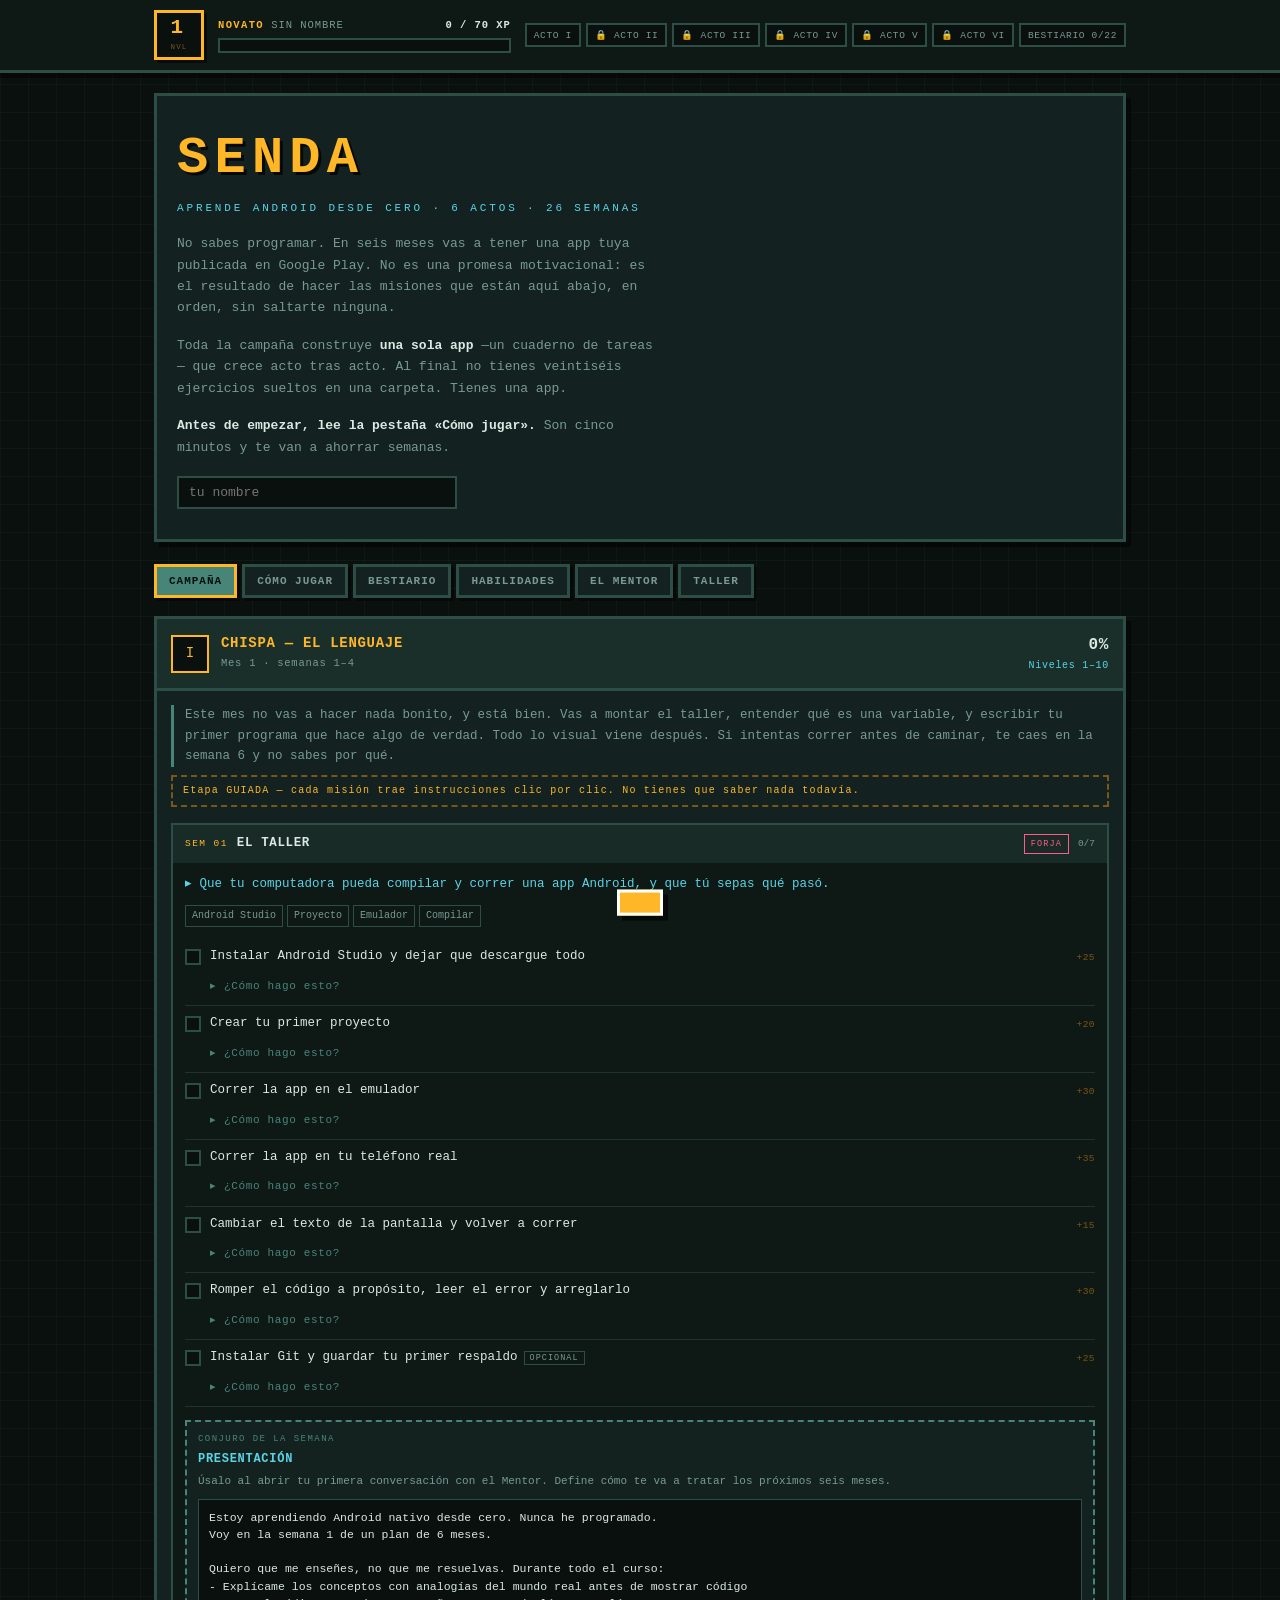
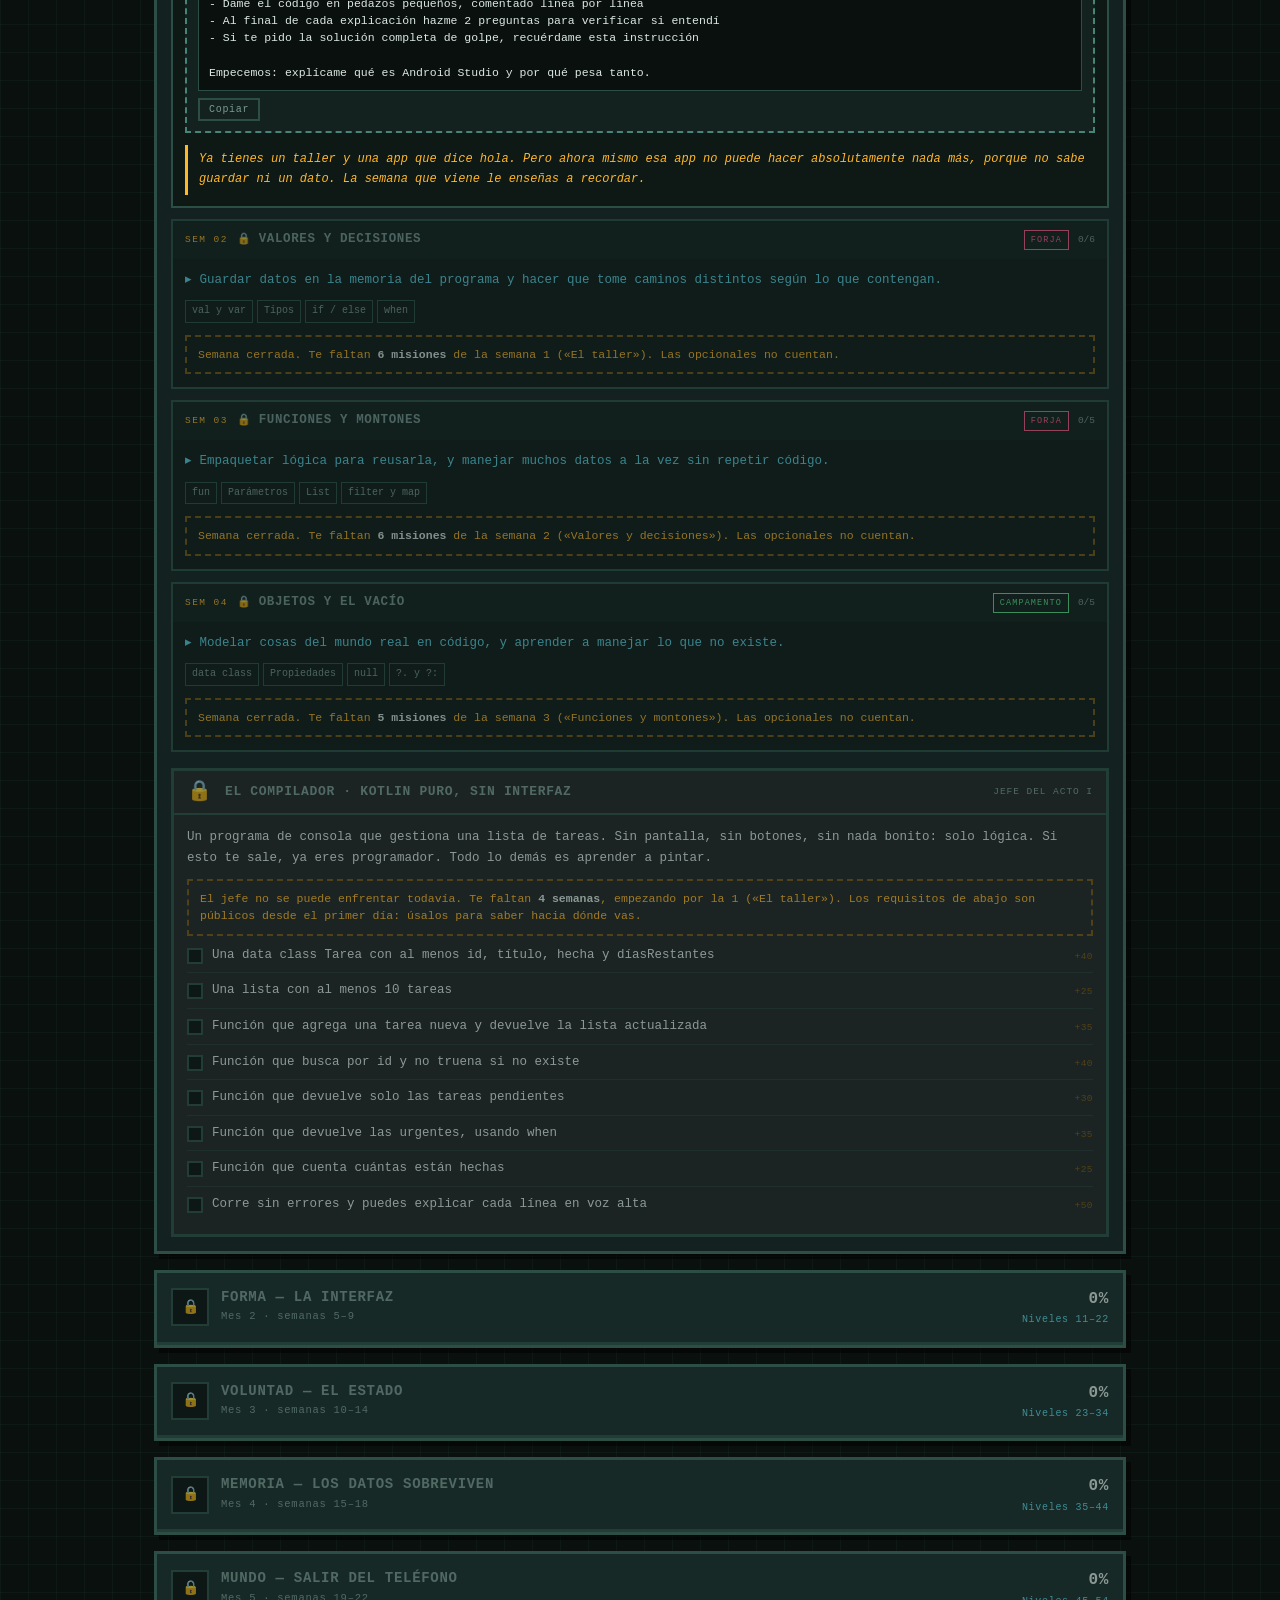
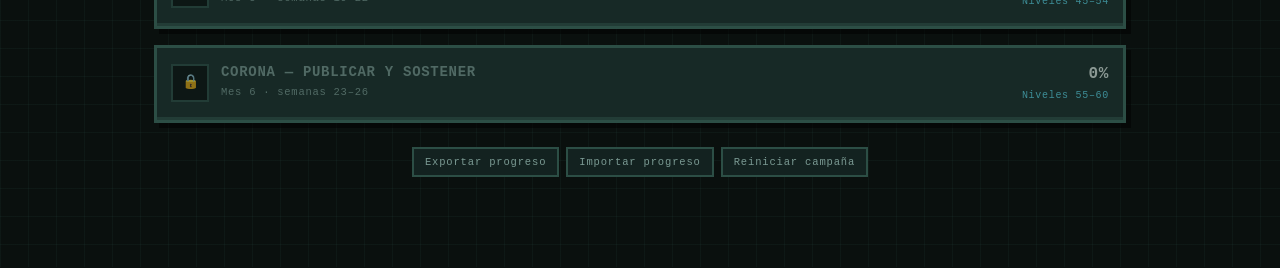
==== andorid.html @ 9e80d555 "Add files via upload" ====
<!DOCTYPE html>
<html lang="es">
<head>
<meta charset="utf-8">
<meta name="viewport" content="width=device-width, initial-scale=1">
<title>SENDA — aprende Android desde cero</title>
<style>
:root{
  --noche:#0A100E; --fondo:#0E1815; --panel:#132220; --panel2:#1A2F2A;
  --linea:#2C4E45; --viva:#478579;
  --ambar:#FFB627; --ambar-op:#7A5714;
  --fosforo:#5CE68A; --cian:#5AD4E6; --magenta:#FF5C8A;
  --hueso:#DCE8E2; --tenue:#7A9992;
  --m:ui-monospace,"SF Mono","Cascadia Mono","Roboto Mono",Menlo,Consolas,monospace;
}
*{box-sizing:border-box}
html,body{margin:0;padding:0}
body{
  background:var(--noche);
  background-image:linear-gradient(rgba(71,133,121,.07) 1px,transparent 1px),linear-gradient(90deg,rgba(71,133,121,.07) 1px,transparent 1px);
  background-size:28px 28px;
  color:var(--hueso);font-family:var(--m);font-size:14px;line-height:1.65;
}
h1,h2,h3,h4{margin:0;font-weight:700;letter-spacing:.05em;text-transform:uppercase;line-height:1.25}
a{color:var(--cian)}
.px{background:var(--panel);border:3px solid var(--linea);box-shadow:5px 5px 0 rgba(0,0,0,.5)}
.wrap{max-width:1000px;margin:0 auto;padding:0 14px 90px}

/* HUD */
.hud{position:sticky;top:0;z-index:50;background:var(--fondo);border-bottom:3px solid var(--linea);margin:0 -14px 20px;padding:10px 14px;box-shadow:0 5px 0 rgba(0,0,0,.4)}
.hud-in{max-width:972px;margin:0 auto;display:flex;gap:14px;align-items:center;flex-wrap:wrap}
.lvbox{width:50px;height:50px;flex:0 0 auto;background:var(--noche);border:3px solid var(--ambar);display:grid;place-items:center;box-shadow:3px 3px 0 rgba(0,0,0,.5)}
.lvbox b{font-size:21px;color:var(--ambar);line-height:1}
.lvbox span{font-size:7.5px;color:var(--ambar-op);letter-spacing:.16em;display:block;text-align:center}
.hmid{flex:1;min-width:180px}
.hrow{display:flex;justify-content:space-between;font-size:10.5px;letter-spacing:.09em;margin-bottom:4px;color:var(--tenue);gap:10px}
.hrow b{color:var(--hueso);white-space:nowrap}
.bar{height:15px;background:var(--noche);border:2px solid var(--linea);overflow:hidden}
.bar>i{display:block;height:100%;width:0;background:var(--ambar);background-image:repeating-linear-gradient(90deg,rgba(0,0,0,.25) 0 2px,transparent 2px 7px);transition:width .4s steps(12)}
.hstats{display:flex;gap:5px;flex-wrap:wrap}
.chip{border:2px solid var(--linea);background:var(--noche);color:var(--tenue);font-family:var(--m);font-size:9.5px;padding:4px 7px;letter-spacing:.07em;cursor:pointer}
.chip:hover{border-color:var(--viva);color:var(--hueso)}
.chip.ok{border-color:var(--fosforo);color:var(--fosforo)}

/* portada */
.hero{padding:30px 20px;margin-bottom:6px}
.hero h1{font-size:clamp(28px,7vw,52px);color:var(--ambar);text-shadow:3px 3px 0 rgba(0,0,0,.7);letter-spacing:.12em}
.hero .sub{color:var(--cian);font-size:11px;letter-spacing:.26em;margin-top:8px}
.hero p{color:var(--tenue);font-size:13px;margin:16px 0 0;max-width:62ch}
.hero p b{color:var(--hueso)}
.hero input{background:var(--noche);border:2px solid var(--linea);color:var(--hueso);font-family:var(--m);font-size:13px;padding:7px 10px;margin-top:18px;width:100%;max-width:280px}
.hero input:focus{outline:none;border-color:var(--ambar)}

/* tabs */
.tabs{display:flex;gap:5px;margin:22px 0 18px;flex-wrap:wrap}
.tab{border:3px solid var(--linea);background:var(--panel);color:var(--tenue);font-family:var(--m);font-size:11px;font-weight:700;letter-spacing:.09em;padding:8px 12px;cursor:pointer;text-transform:uppercase;box-shadow:3px 3px 0 rgba(0,0,0,.45)}
.tab:hover{color:var(--hueso)}
.tab.on{background:var(--viva);border-color:var(--ambar);color:#04100D}
.view{display:none}
.view.on{display:block}

/* actos */
.acto{margin-bottom:16px}
.ah{padding:13px 14px;cursor:pointer;display:flex;gap:12px;align-items:center;background:var(--panel2);border-bottom:3px solid var(--linea)}
.ah:hover{background:#20403A}
.anum{width:38px;height:38px;flex:0 0 auto;border:2px solid var(--ambar);display:grid;place-items:center;font-size:14px;color:var(--ambar);background:var(--noche)}
.at{flex:1;min-width:0}
.at h3{font-size:14px;color:var(--ambar)}
.at span{font-size:10.5px;color:var(--tenue);letter-spacing:.07em;display:block;margin-top:2px}
.ap{font-size:10px;color:var(--cian);text-align:right;flex:0 0 auto;letter-spacing:.07em}
.ap b{display:block;font-size:16px;color:var(--hueso)}
.ab{display:none;padding:14px}
.acto.open .ab{display:block}
.alead{color:var(--tenue);font-size:12.5px;margin:0 0 8px;border-left:3px solid var(--viva);padding-left:11px}
.aetapa{font-size:10px;color:var(--ambar);letter-spacing:.12em;border:2px dashed var(--ambar-op);padding:6px 10px;margin:0 0 16px}

/* semanas */
.sem{border:2px solid var(--linea);background:var(--fondo);margin-bottom:11px}
.sh{padding:9px 12px;display:flex;gap:9px;align-items:baseline;background:rgba(44,78,69,.35);flex-wrap:wrap}
.sh .sn{font-size:9.5px;color:var(--ambar);letter-spacing:.15em;flex:0 0 auto}
.sh h4{font-size:12.5px;color:var(--hueso);flex:1;min-width:120px}
.sh .tg{font-size:8.5px;letter-spacing:.13em;padding:2px 6px;border:1px solid}
.tg.forja{color:var(--magenta);border-color:var(--magenta)}
.tg.camp{color:var(--fosforo);border-color:var(--fosforo)}
.sh .pc{font-size:9.5px;color:var(--tenue)}
.sb{padding:11px 12px}
.obj{font-size:12.5px;color:var(--cian);margin:0 0 10px}
.cons{margin:0 0 12px;padding:0;list-style:none;display:flex;flex-wrap:wrap;gap:4px}
.cons li{font-size:10px;color:var(--tenue);border:1px solid var(--linea);padding:2px 6px}

/* misiones */
.mis{border-bottom:1px solid rgba(44,78,69,.5);padding:7px 0}
.mis:last-of-type{border-bottom:0}
.mrow{display:flex;gap:9px;align-items:flex-start;cursor:pointer}
.mrow:hover .mt{color:#fff}
.bx{width:16px;height:16px;flex:0 0 auto;margin-top:3px;border:2px solid var(--linea);background:var(--noche);display:grid;place-items:center;font-size:11px;color:var(--fosforo);line-height:1}
.mis.done .bx{border-color:var(--fosforo);background:rgba(92,230,138,.16)}
.mt{flex:1;font-size:12.5px;color:var(--hueso)}
.mis.done .mt{color:var(--tenue);text-decoration:line-through}
.mx{font-size:9.5px;color:var(--ambar-op);flex:0 0 auto;margin-top:4px;letter-spacing:.05em}
.mis.done .mx{color:var(--fosforo)}
.kind{font-size:8.5px;letter-spacing:.12em;padding:1px 5px;border:1px solid;margin-left:6px;white-space:nowrap}
.kind.sec{color:var(--tenue);border-color:var(--linea)}
.kind.enc{color:var(--cian);border-color:var(--cian)}
.kind.ap{color:var(--ambar);border-color:var(--ambar)}

details{margin:7px 0 0 25px}
details>summary{cursor:pointer;font-size:11px;color:var(--viva);letter-spacing:.06em;list-style:none;padding:3px 0;user-select:none}
details>summary::-webkit-details-marker{display:none}
details>summary::before{content:"▸ ";color:var(--viva)}
details[open]>summary::before{content:"▾ "}
details>summary:hover{color:var(--cian)}
.guia{border-left:2px solid var(--linea);padding:8px 0 4px 11px;margin-top:5px;font-size:12px;line-height:1.6}
.guia .que{color:var(--cian);margin:0 0 9px}
.guia .lb{font-size:9.5px;color:var(--ambar);letter-spacing:.13em;margin:11px 0 5px}
.guia ol{margin:0;padding-left:19px}
.guia ol li{margin-bottom:6px;color:var(--hueso)}
.guia .ck{list-style:none;padding:0;margin:0}
.guia .ck li{color:var(--hueso);margin-bottom:5px}
.guia .ck li::before{content:"☐ ";color:var(--viva)}
.guia .ok{color:var(--fosforo);margin:0}
.guia .mal{list-style:none;padding:0;margin:0}
.guia .mal li{margin-bottom:7px;color:var(--tenue)}
.guia .mal em{color:var(--magenta);font-style:normal;display:block}
.guia .bst{margin-top:11px;border:1px dashed var(--magenta);padding:7px 9px;color:var(--magenta);font-size:11.5px}
.guia code{background:var(--noche);border:1px solid var(--linea);padding:1px 5px;color:var(--ambar);font-size:11.5px}
.guia .nota{color:var(--tenue);margin:9px 0 0;font-size:11.5px}

.pista{margin:7px 0 0 25px;border:2px dashed var(--ambar-op);padding:8px 10px}
.pista .pl{font-size:9.5px;color:var(--ambar-op);letter-spacing:.13em;margin-bottom:5px}
.pista button{border:2px solid var(--ambar-op);background:transparent;color:var(--ambar);font-family:var(--m);font-size:10.5px;padding:4px 9px;cursor:pointer;letter-spacing:.06em}
.pista button:hover{border-color:var(--ambar)}
.pista .txt{display:none;font-size:12px;color:var(--hueso);margin-top:7px}
.pista.abre .txt{display:block}
.pista.abre button{display:none}
.pista.abre .pl{color:var(--ambar)}

.conj{margin-top:13px;border:2px dashed var(--viva);background:rgba(71,133,121,.09);padding:10px 11px}
.conj .cl{font-size:9px;color:var(--viva);letter-spacing:.16em;margin-bottom:3px}
.conj h5{margin:0 0 3px;font-size:12px;color:var(--cian);text-transform:uppercase;letter-spacing:.06em}
.conj .para{font-size:11px;color:var(--tenue);margin:0 0 8px}
.conj pre{margin:0;white-space:pre-wrap;font-family:var(--m);font-size:11.5px;color:var(--hueso);background:var(--noche);border:1px solid var(--linea);padding:9px 10px;line-height:1.5}
.conj button{margin-top:7px;border:2px solid var(--linea);background:transparent;color:var(--tenue);font-family:var(--m);font-size:10px;padding:4px 9px;cursor:pointer;letter-spacing:.07em}
.conj button:hover{border-color:var(--cian);color:var(--cian)}

.gancho{margin-top:12px;border-left:3px solid var(--ambar);padding:5px 0 5px 11px;font-size:12px;color:var(--ambar);font-style:italic}

/* jefe */
.jefe{border:3px solid var(--magenta);background:rgba(255,92,138,.06);margin-top:16px}
.jh{padding:11px 13px;border-bottom:2px solid var(--magenta);display:flex;gap:11px;align-items:center;flex-wrap:wrap}
.jh .cal{font-size:20px;line-height:1}
.jh h4{font-size:13px;color:var(--magenta);flex:1;min-width:140px}
.jh span{font-size:9.5px;color:var(--tenue);letter-spacing:.1em}
.jb{padding:12px 13px}
.jb>p{margin:0 0 11px;font-size:12.5px;color:var(--hueso)}
.jefe .bx{border-color:var(--magenta)}
.jefe .mis.done .bx{border-color:var(--fosforo)}

/* arbol */
.tg5{display:grid;grid-template-columns:repeat(5,1fr);gap:9px;margin-top:8px}
@media(max-width:780px){.tg5{grid-template-columns:repeat(2,1fr)}}
@media(max-width:430px){.tg5{grid-template-columns:1fr}}
.ram h3{font-size:10.5px;letter-spacing:.11em;text-align:center;padding:7px 3px;border:2px solid var(--linea);background:var(--panel2)}
.ram:nth-child(1) h3{color:var(--ambar)}
.ram:nth-child(2) h3{color:var(--cian)}
.ram:nth-child(3) h3{color:#B98CF0}
.ram:nth-child(4) h3{color:var(--fosforo)}
.ram:nth-child(5) h3{color:var(--magenta)}
.nodo{border:2px solid var(--linea);background:var(--fondo);padding:8px 9px;margin-top:13px;position:relative;opacity:.38;transition:opacity .3s}
.nodo::before{content:"";position:absolute;left:50%;top:-13px;width:2px;height:13px;background:var(--linea)}
.nodo.on{opacity:1;border-color:var(--viva);background:var(--panel);box-shadow:3px 3px 0 rgba(0,0,0,.45)}
.nodo.on::before{background:var(--viva)}
.nodo .nl{font-size:8.5px;letter-spacing:.13em;color:var(--ambar-op)}
.nodo.on .nl{color:var(--ambar)}
.nodo .nn{font-size:11px;color:var(--hueso);font-weight:700;margin:2px 0 2px;line-height:1.3}
.nodo .nd{font-size:10px;color:var(--tenue);line-height:1.45}

/* bestiario */
.bgrid{display:grid;grid-template-columns:repeat(auto-fill,minmax(280px,1fr));gap:11px;margin-top:8px}
.bes{border:2px solid var(--linea);background:var(--fondo);padding:11px 12px;position:relative}
.bes.cap{border-color:var(--magenta);background:rgba(255,92,138,.05)}
.bes .bn{font-size:12.5px;color:var(--tenue);letter-spacing:.05em;text-transform:uppercase;font-weight:700}
.bes.cap .bn{color:var(--magenta)}
.bes .bt{font-size:10px;color:var(--tenue);margin:2px 0 8px}
.bes .bl{font-size:9px;color:var(--viva);letter-spacing:.13em;margin:9px 0 3px}
.bes .atk{background:var(--noche);border:1px solid var(--linea);padding:6px 8px;font-size:11px;color:var(--magenta);word-break:break-word}
.bes p{margin:0;font-size:11.5px;color:var(--hueso);line-height:1.55}
.bes ol{margin:0;padding-left:18px;font-size:11.5px;color:var(--hueso)}
.bes ol li{margin-bottom:4px}
.bes .oculto{filter:blur(4px);user-select:none;pointer-events:none}
.bes .cbtn{margin-top:10px;width:100%;border:2px solid var(--linea);background:transparent;color:var(--tenue);font-family:var(--m);font-size:10.5px;padding:6px;cursor:pointer;letter-spacing:.09em}
.bes .cbtn:hover{border-color:var(--magenta);color:var(--magenta)}
.bes.cap .cbtn{border-color:var(--magenta);color:var(--magenta)}

/* tarjetas */
.card{padding:15px 17px;margin-bottom:13px}
.card h3{font-size:12.5px;color:var(--ambar);margin-bottom:9px}
.card h4{font-size:11.5px;color:var(--cian);margin:14px 0 6px}
.card p{margin:0 0 10px;font-size:13px;color:var(--hueso)}
.card p:last-child{margin-bottom:0}
.card ul{margin:0 0 10px;padding-left:19px;font-size:12.5px}
.card li{margin-bottom:5px}
.card .alerta{color:var(--magenta);font-weight:700}
.card pre{white-space:pre-wrap;font-family:var(--m);font-size:11.5px;background:var(--noche);border:2px solid var(--linea);padding:10px 11px;color:var(--cian);line-height:1.55;margin:8px 0 13px}
.regla{display:flex;gap:10px;padding:9px 0;border-bottom:1px solid var(--linea)}
.regla:last-child{border-bottom:0}
.regla .rn{font-size:14px;color:var(--ambar);flex:0 0 auto;width:24px}
.regla b{display:block;font-size:12.5px;color:var(--hueso);margin-bottom:2px}
.regla span{font-size:12px;color:var(--tenue);line-height:1.5}

.saves{display:flex;gap:7px;flex-wrap:wrap;margin-top:24px;justify-content:center}
.sb2{border:2px solid var(--linea);background:var(--panel);color:var(--tenue);font-family:var(--m);font-size:10.5px;padding:7px 11px;cursor:pointer;letter-spacing:.08em}
.sb2:hover{border-color:var(--ambar);color:var(--ambar)}
.sb2.dg:hover{border-color:var(--magenta);color:var(--magenta)}


/* rango */
.hrow .who{overflow:hidden;text-overflow:ellipsis;white-space:nowrap}
#hRango{color:var(--ambar);letter-spacing:.13em}
.escala{display:grid;grid-template-columns:repeat(auto-fit,minmax(140px,1fr));gap:7px;margin-top:10px}
.rg{border:2px solid var(--linea);background:var(--fondo);padding:8px 9px;opacity:.4}
.rg.on{opacity:1;border-color:var(--viva)}
.rg.now{opacity:1;border-color:var(--ambar);background:var(--panel);box-shadow:3px 3px 0 rgba(0,0,0,.45)}
.rg .rr{font-size:8.5px;color:var(--tenue);letter-spacing:.13em}
.rg .rt{font-size:12px;font-weight:700;color:var(--tenue);letter-spacing:.07em;margin:2px 0 2px}
.rg.on .rt{color:var(--hueso)}
.rg.now .rt{color:var(--ambar)}
.rg .rd{font-size:10px;color:var(--tenue);line-height:1.4}

/* bloqueo */
.sem.lock{opacity:.55}
.sem.lock .sh{background:rgba(44,78,69,.15)}
.sem.lock h4{color:var(--tenue)}
.candado{font-size:11px;color:var(--ambar-op)}
.lockmsg{border:2px dashed var(--ambar-op);padding:9px 11px;margin:10px 0 2px;font-size:11.5px;color:var(--ambar);line-height:1.5}
.lockmsg b{color:var(--hueso)}
.acto.lock .ah{opacity:.6}
.acto.lock .anum{border-color:var(--linea);color:var(--tenue)}
.acto.lock .at h3{color:var(--tenue)}
.jefe.lock{opacity:.6;border-color:var(--linea)}
.jefe.lock .jh{border-bottom-color:var(--linea)}
.jefe.lock .jh h4{color:var(--tenue)}
.jefe.lock .bx{border-color:var(--linea);cursor:not-allowed}
.mis.blq .mrow{cursor:not-allowed}


/* pantalla final */
#finOverlay{position:fixed;inset:0;z-index:200;background:rgba(6,10,9,.97);overflow-y:auto;padding:22px 14px 50px;
 display:flex;align-items:flex-start;justify-content:center}
.fin-caja{max-width:620px;width:100%}
.fin-marco{border:4px solid var(--ambar);box-shadow:0 0 0 4px var(--noche),6px 6px 0 rgba(0,0,0,.7);background:#0A0818;margin-bottom:22px}
.fin-t{font-size:clamp(38px,11vw,74px);color:var(--ambar);text-align:center;letter-spacing:.28em;
 text-shadow:4px 4px 0 rgba(0,0,0,.8);margin:0 0 4px}
.fin-sub{text-align:center;font-size:9.5px;color:var(--cian);letter-spacing:.22em;margin-bottom:26px}
.fin-texto p{font-size:13px;color:var(--hueso);line-height:1.75;margin:0 0 15px;text-align:center}
.fin-texto p.sep{color:var(--ambar-op);letter-spacing:.5em;margin:20px 0}
.fin-texto p.stat{color:var(--ambar);font-size:11.5px;letter-spacing:.09em;margin:0 0 5px}
.fin-btns{display:flex;gap:9px;justify-content:center;flex-wrap:wrap;margin-top:30px}
.fin-b{border:3px solid var(--linea);background:var(--panel);color:var(--hueso);font-family:var(--m);
 font-size:12px;font-weight:700;letter-spacing:.1em;padding:11px 18px;cursor:pointer;text-transform:uppercase;
 box-shadow:4px 4px 0 rgba(0,0,0,.6)}
.fin-b:hover{border-color:var(--ambar);color:var(--ambar)}
.fin-b.dg:hover{border-color:var(--magenta);color:var(--magenta)}
@keyframes finIn{from{opacity:0;transform:translateY(9px)}to{opacity:1;transform:none}}

#toast{position:fixed;left:50%;bottom:26px;transform:translateX(-50%) translateY(160%);background:var(--ambar);color:var(--noche);border:3px solid #fff;padding:10px 20px;font-size:13px;font-weight:700;letter-spacing:.13em;z-index:99;box-shadow:5px 5px 0 rgba(0,0,0,.6);text-transform:uppercase;max-width:90vw;text-align:center}
#toast.up{transform:translateX(-50%) translateY(0)}
@media(prefers-reduced-motion:no-preference){#toast{transition:transform .3s steps(6)}}
</style>
</head>
<body>

<div class="hud"><div class="hud-in">
  <div class="lvbox"><div><b id="hLv">1</b><span>NVL</span></div></div>
  <div class="hmid">
    <div class="hrow"><span class="who"><b id="hRango">NOVATO</b> <span id="hName">SIN NOMBRE</span></span><b id="hXp">0 / 0</b></div>
    <div class="bar"><i id="hBar"></i></div>
  </div>
  <div class="hstats" id="hChips"></div>
</div></div>

<div class="wrap">

<div class="px hero">
  <h1>SENDA</h1>
  <div class="sub">APRENDE ANDROID DESDE CERO · 6 ACTOS · 26 SEMANAS</div>
  <p>No sabes programar. En seis meses vas a tener una app tuya publicada en Google Play. No es una promesa motivacional: es el resultado de hacer las misiones que están aquí abajo, en orden, sin saltarte ninguna.</p>
  <p>Toda la campaña construye <b>una sola app</b> —un cuaderno de tareas— que crece acto tras acto. Al final no tienes veintiséis ejercicios sueltos en una carpeta. Tienes una app.</p>
  <p><b>Antes de empezar, lee la pestaña «Cómo jugar».</b> Son cinco minutos y te van a ahorrar semanas.</p>
  <input type="text" id="pname" placeholder="tu nombre" maxlength="24">
</div>

<div class="tabs">
  <button class="tab on" data-v="camp">Campaña</button>
  <button class="tab" data-v="como">Cómo jugar</button>
  <button class="tab" data-v="best">Bestiario</button>
  <button class="tab" data-v="arb">Habilidades</button>
  <button class="tab" data-v="mentor">El Mentor</button>
  <button class="tab" data-v="taller">Taller</button>
</div>

<div class="view on" id="v-camp"></div>
<div class="view" id="v-como"></div>
<div class="view" id="v-best"><div class="px card" id="bIntro"></div><div class="bgrid" id="bGrid"></div></div>
<div class="view" id="v-arb"><div class="px card" id="aIntro"></div><div class="tg5" id="aTree"></div></div>
<div class="view" id="v-mentor"></div>
<div class="view" id="v-taller"></div>

<div class="saves">
  <button class="sb2" id="bExp">Exportar progreso</button>
  <button class="sb2" id="bImp">Importar progreso</button>
  <button class="sb2 dg" id="bRst">Reiniciar campaña</button>
  <input type="file" id="fImp" accept=".json" hidden>
</div>

</div>
<div id="toast"></div>

<script>
"use strict";
const ACTOS = [
{
 n:1, clave:"I", nombre:"CHISPA", sub:"El lenguaje", niveles:"Niveles 1–10", meses:"Mes 1 · semanas 1–4",
 etapa:"Etapa GUIADA — cada misión trae instrucciones clic por clic. No tienes que saber nada todavía.",
 lead:"Este mes no vas a hacer nada bonito, y está bien. Vas a montar el taller, entender qué es una variable, y escribir tu primer programa que hace algo de verdad. Todo lo visual viene después. Si intentas correr antes de caminar, te caes en la semana 6 y no sabes por qué.",
 semanas:[

 {n:1, t:"El taller", tipo:"forja",
  obj:"Que tu computadora pueda compilar y correr una app Android, y que tú sepas qué pasó.",
  conceptos:["Android Studio","Proyecto","Emulador","Compilar"],
  misiones:[
   {t:"Instalar Android Studio y dejar que descargue todo", xp:25, guia:{
    que:"Android Studio es el programa donde vas a escribir tus apps. No es solo un editor de texto: trae el compilador, un teléfono simulado y las herramientas para meter la app en un celular real. Por eso pesa tanto.",
    inicio:"Un navegador abierto y al menos 12 GB libres en el disco.",
    pasos:[
     "Ve a <code>developer.android.com/studio</code>. Es la página oficial de Google — no descargues Android Studio de ningún otro sitio.",
     "Haz clic en el botón grande de descarga. La página detecta tu sistema sola. Si te da a elegir entre «Stable» y «Canary» o «Preview», elige siempre <b>Stable</b>. La versión estable de este año se llama Quail.",
     "Acepta los términos y espera. Son entre 1 y 1.5 GB.",
     "<b>En Windows:</b> abre el archivo <code>.exe</code> descargado y dale «Next» a todo, sin cambiar nada.",
     "<b>En macOS:</b> abre el archivo <code>.dmg</code> y arrastra el icono de Android Studio a la carpeta «Applications» que aparece al lado.",
     "Abre Android Studio. La primera vez sale un asistente de bienvenida. Elige «Standard» cuando pregunte el tipo de instalación, acepta las licencias y dale «Finish».",
     "Ahora descarga otros 3 a 5 GB de herramientas. Esto tarda. Déjalo trabajando y ve a hacer otra cosa."
    ],
    ok:"Se abre una ventana que dice «Welcome to Android Studio» con una lista vacía de proyectos y un botón «New Project».",
    mal:[
     ["Se queda atascado descargando y no avanza en 20 minutos","Cancela y vuelve a abrir Android Studio. Retoma donde quedó. Si tienes VPN o antivirus estricto, apágalo mientras descarga."],
     ["Dice que no hay espacio en disco","Necesita unos 12 GB entre el programa y las herramientas. Libera espacio antes de seguir; a medias no funciona."],
     ["En macOS dice que no se puede abrir porque es de un desarrollador no identificado","Ve a Preferencias del Sistema, «Privacidad y seguridad», busca el mensaje sobre Android Studio y haz clic en «Abrir de todos modos»."]
    ],
    bestia:"duende"}},
   {t:"Crear tu primer proyecto", xp:20, guia:{
    que:"Un proyecto es la carpeta que contiene todo lo de una app: el código, las imágenes, los textos y la configuración. Android Studio te la crea armada.",
    inicio:"La pantalla de bienvenida de Android Studio.",
    pasos:[
     "Haz clic en «New Project».",
     "En la lista de la izquierda elige «Phone and Tablet». En la cuadrícula del centro elige «Empty Activity». Es la plantilla más simple que existe. Dale «Next».",
     "En «Name» escribe: <code>Cuaderno</code>",
     "En «Package name» te va a poner algo automático. Cámbialo por <code>com.tunombre.cuaderno</code> usando tu nombre sin acentos ni espacios. Este identificador es único en todo Google Play y no se puede cambiar después de publicar.",
     "En «Save location» déjalo como está, o apúntate la ruta si quieres saber dónde queda.",
     "En «Minimum SDK» elige «API 24» o superior. Ese número es la versión de Android más vieja que tu app va a soportar.",
     "Deja «Build configuration language» como está y dale «Finish».",
     "Espera. Abajo a la derecha verás una barra de progreso que dice «Gradle». La primera vez tarda entre 2 y 10 minutos porque está descargando piezas de internet."
    ],
    ok:"Se abre el editor. A la izquierda hay un árbol de carpetas y en el centro un archivo llamado <code>MainActivity.kt</code> con código. Abajo dice «BUILD SUCCESSFUL» o «Gradle sync finished».",
    mal:[
     ["Dice «Gradle sync failed» en rojo","Casi siempre es internet. Revisa tu conexión y haz clic en «Try Again» o en el elefante con la flecha circular de la barra superior."],
     ["No pasa nada y la barra de abajo lleva 20 minutos","Ve al menú «File» y elige «Invalidate Caches...», luego «Invalidate and Restart»."]
    ],
    bestia:"portal"}},
   {t:"Correr la app en el emulador", xp:30, guia:{
    que:"Un emulador es un teléfono Android falso que corre dentro de tu computadora. Sirve para probar sin tener un celular conectado.",
    inicio:"Android Studio abierto con el proyecto Cuaderno cargado.",
    pasos:[
     "Mira la barra de arriba. Hay un menú desplegable que dice «No devices» o el nombre de un teléfono, justo a la izquierda del botón verde de play (▶).",
     "Haz clic en ese desplegable.",
     "Si aparece un teléfono en la lista, selecciónalo y salta al paso 8.",
     "Si no aparece ninguno, haz clic en «Device Manager».",
     "Se abre un panel a la derecha. Haz clic en el botón «+» y luego en «Create Virtual Device».",
     "Elige «Medium Phone» o «Pixel 8» de la lista y dale «Next». En la siguiente pantalla elige la versión de Android más reciente que ofrezca y haz clic en la flecha de descarga si tiene una. Pesa alrededor de 1.5 GB.",
     "Cuando termine, «Next» y luego «Finish».",
     "Haz clic en el botón verde de play (▶) de la barra superior."
    ],
    ok:"Se abre una ventana con forma de teléfono. La primera vez tarda entre 30 segundos y 3 minutos. Al final ves tu app con el texto «Hello Android!» en el centro.",
    mal:[
     ["La pantalla del teléfono se queda negra más de 5 minutos","Ciérrala. En Device Manager, haz clic en los tres puntos junto a tu emulador y elige «Wipe Data». Vuelve a intentar."],
     ["Aparece un mensaje sobre HAXM, KVM o virtualización","Tu procesador necesita que actives la virtualización en la BIOS. Búscalo junto al modelo de tu computadora. Si no puedes, usa un teléfono real: funciona igual de bien."],
     ["Todo se congela y la computadora va lentísima","El emulador consume mucha memoria. Cierra el navegador y todo lo demás, o usa un teléfono real."]
    ],
    bestia:"portero"}},
   {t:"Correr la app en tu teléfono real", xp:35, guia:{
    que:"El emulador miente sobre el rendimiento y sobre cómo se siente una app en la mano. Tarde o temprano necesitas un teléfono de verdad.",
    inicio:"Un teléfono Android, su cable USB, y Android Studio abierto.",
    pasos:[
     "En el teléfono, abre «Ajustes» y busca «Acerca del teléfono».",
     "Busca la línea que dice «Número de compilación» (en algunos teléfonos está dentro de «Información del software»).",
     "Toca esa línea <b>siete veces seguidas</b>. Va a aparecer un contador y al final un mensaje: «Ya eres desarrollador».",
     "Regresa a Ajustes y busca «Opciones de desarrollador». Suele estar dentro de «Sistema» o «Ajustes adicionales».",
     "Adentro, activa «Depuración por USB».",
     "Conecta el teléfono a la computadora con el cable. Usa el cable original si puedes: muchos cables baratos solo cargan y no transmiten datos.",
     "En el teléfono aparece un aviso: «¿Permitir depuración USB?». Marca «Permitir siempre» y toca «Permitir».",
     "En Android Studio, el desplegable de arriba ahora debería mostrar el nombre de tu teléfono. Selecciónalo y dale al play (▶)."
    ],
    ok:"La app se instala sola en tu teléfono y se abre mostrando «Hello Android!». Queda instalada como cualquier otra app.",
    mal:[
     ["El teléfono no aparece en la lista","Revisa que el cable transmita datos (prueba pasar una foto). Prueba otro puerto USB. En Windows puede que necesites el driver del fabricante."],
     ["No sale el aviso de permitir depuración","Desconecta y vuelve a conectar. Si nada, en Opciones de desarrollador busca «Revocar autorizaciones de depuración USB» y reconecta."],
     ["Dice INSTALL_FAILED_UPDATE_INCOMPATIBLE","Ya tienes instalada una app con el mismo identificador. Desinstálala del teléfono y reintenta."]
    ],
    bestia:"incompatible"}},
   {t:"Cambiar el texto de la pantalla y volver a correr", xp:15, guia:{
    que:"Tu primer cambio real. Pequeño a propósito: lo importante es cerrar el ciclo completo de editar, compilar y ver el resultado.",
    inicio:"El archivo MainActivity.kt abierto en el centro.",
    pasos:[
     "Busca en el código la línea que dice <code>Greeting(\"Android\")</code> o algo parecido con la palabra Android entre comillas.",
     "Cambia lo que está entre comillas por tu nombre. Solo lo de adentro de las comillas.",
     "Dale al play (▶) otra vez.",
     "Si aparece un rayo amarillo junto al play, ese es «Apply Changes» y aplica el cambio sin reinstalar. Es más rápido."
    ],
    ok:"La app ahora saluda con tu nombre.",
    mal:[["Aparece un subrayado rojo","Probablemente borraste una comilla. Las comillas van en pareja: si abres una tienes que cerrarla."]]}},
   {t:"Romper el código a propósito, leer el error y arreglarlo", xp:30, tipo:"principal", guia:{
    que:"Esta misión parece absurda y es una de las más importantes del curso. Vas a ver cientos de errores rojos en los próximos meses. Si les tienes miedo, abandonas. Si sabes leerlos, no.",
    inicio:"MainActivity.kt abierto y la app funcionando.",
    pasos:[
     "Borra una llave de cierre <code>}</code> cualquiera del archivo.",
     "Dale al play (▶). Va a fallar.",
     "Mira el panel de abajo. Busca la línea que <b>no</b> es una ruta de archivo: normalmente empieza con la palabra <code>e:</code> y trae un mensaje en inglés.",
     "Fíjate en el número que aparece después de la ruta, algo como <code>MainActivity.kt:42:5</code>. Ese 42 es la línea donde el compilador se perdió.",
     "Vuelve a poner la llave. Compila otra vez.",
     "Ahora repite con otra cosa: cambia <code>Text</code> por <code>Texto</code> y lee ese error. Es distinto y dice otra cosa.",
     "Deshaz el cambio."
    ],
    ok:"Compila de nuevo y, más importante, puedes decir en voz alta qué te estaba diciendo cada error.",
    mal:[["Hay tantos errores rojos que no sé cuál leer","Lee siempre el primero de arriba. Los demás suelen ser consecuencia de ese."]],
    bestia:"parentesis"}},
   {t:"Instalar Git y guardar tu primer respaldo", xp:25, tipo:"secundaria", guia:{
    que:"Git guarda fotografías de tu proyecto en el tiempo. Cuando rompas algo sin remedio —y va a pasar— poder volver atrás convierte una semana perdida en cinco minutos.",
    inicio:"Android Studio con tu proyecto abierto.",
    pasos:[
     "Descarga Git desde <code>git-scm.com</code> e instálalo dándole «Next» a todo.",
     "Reinicia Android Studio.",
     "En el menú de arriba ve a «VCS» y elige «Enable Version Control Integration». Si no ves «VCS», busca «Git» en el mismo menú.",
     "Elige «Git» del desplegable y dale OK.",
     "Ahora ve al menú «Git» y elige «Commit». Se abre un panel a la izquierda con todos tus archivos.",
     "Marca la casilla de arriba para seleccionar todo, escribe un mensaje en la caja de abajo como «primer proyecto», y haz clic en «Commit»."
    ],
    ok:"El panel se vacía. Acabas de guardar una fotografía de tu proyecto a la que siempre puedes volver.",
    mal:[["Pide configurar nombre y correo","Es normal la primera vez. Escríbelos en el diálogo que aparece; pueden ser inventados, solo se usan para etiquetar tus guardados."]]}}
  ],
  conjuro:{nombre:"Presentación", para:"Úsalo al abrir tu primera conversación con el Mentor. Define cómo te va a tratar los próximos seis meses.",
   texto:"Estoy aprendiendo Android nativo desde cero. Nunca he programado.\nVoy en la semana 1 de un plan de 6 meses.\n\nQuiero que me enseñes, no que me resuelvas. Durante todo el curso:\n- Explícame los conceptos con analogías del mundo real antes de mostrar código\n- Dame el código en pedazos pequeños, comentado línea por línea\n- Al final de cada explicación hazme 2 preguntas para verificar si entendí\n- Si te pido la solución completa de golpe, recuérdame esta instrucción\n\nEmpecemos: explícame qué es Android Studio y por qué pesa tanto."},
  gancho:"Ya tienes un taller y una app que dice hola. Pero ahora mismo esa app no puede hacer absolutamente nada más, porque no sabe guardar ni un dato. La semana que viene le enseñas a recordar."},

 {n:2, t:"Valores y decisiones", tipo:"forja",
  obj:"Guardar datos en la memoria del programa y hacer que tome caminos distintos según lo que contengan.",
  conceptos:["val y var","Tipos","if / else","when"],
  misiones:[
   {t:"Abrir el patio de pruebas de Kotlin", xp:15, guia:{
    que:"Kotlin es el lenguaje en el que vas a escribir tus apps. Antes de meterlo en una app, es más rápido practicarlo en un patio de pruebas web donde ves el resultado al instante.",
    inicio:"Un navegador.",
    pasos:[
     "Ve a <code>play.kotlinlang.org</code>",
     "Verás un editor con algo de código y un botón «Run» arriba a la derecha.",
     "Borra todo lo que hay y escribe:",
     "<code>fun main() { println(\"hola\") }</code>",
     "Dale «Run». Abajo aparece la palabra hola."
    ],
    ok:"En el panel de abajo sale «hola». Ese <code>println</code> es tu ventana al interior del programa: te deja ver lo que está pasando.",
    mal:[["Dice que falta algo","Revisa que las llaves y los paréntesis estén en pareja. Cada uno que abres, lo cierras."]]}},
   {t:"Escribir 10 variables de distintos tipos y mostrarlas", xp:25, guia:{
    que:"Una variable es una caja con etiqueta donde guardas un dato. El tipo es qué clase de cosa cabe en esa caja: texto, número entero, número con decimales o sí/no.",
    inicio:"El patio de pruebas de Kotlin abierto.",
    pasos:[
     "Escribe dentro de <code>fun main() { }</code> una línea así: <code>val nombre = \"Ana\"</code>",
     "Debajo: <code>val edad = 30</code>",
     "Debajo: <code>val precio = 19.99</code>",
     "Debajo: <code>val terminada = false</code>",
     "Muestra cada una con <code>println(nombre)</code> y así con las demás.",
     "Ahora inventa seis más, de los tipos que quieras.",
     "Prueba también mostrar varias juntas: <code>println(\"Hola $nombre, tienes $edad\")</code> — ese signo de pesos mete el valor de la variable dentro del texto."
    ],
    ok:"Al darle Run salen los diez valores en el panel de abajo.",
    mal:[["Dice «Unresolved reference»","Escribiste el nombre de una variable distinto de como la declaraste. Kotlin distingue mayúsculas: <code>nombre</code> y <code>Nombre</code> son dos cosas diferentes."]],
    bestia:"desconocido"}},
   {t:"Provocar el error de cambiar un val", xp:20, guia:{
    que:"<code>val</code> y <code>var</code> parecen lo mismo y no lo son. La diferencia se entiende mucho mejor rompiéndola que leyéndola.",
    inicio:"El patio de pruebas.",
    pasos:[
     "Escribe: <code>val x = 5</code>",
     "Debajo: <code>x = 10</code>",
     "Dale Run. Falla.",
     "Lee el error. Dice algo sobre «val cannot be reassigned».",
     "Cambia <code>val</code> por <code>var</code> y corre otra vez. Ahora sí funciona."
    ],
    ok:"Puedes explicar la diferencia con tus palabras. <code>val</code> es una caja sellada: pones el valor una vez y ya. <code>var</code> es una caja que puedes vaciar y volver a llenar.",
    mal:[],
    nota:"Regla práctica: usa siempre <code>val</code>. Solo cambia a <code>var</code> cuando el compilador te obligue. Menos cosas que pueden cambiar significa menos cosas que pueden salir mal."}},
   {t:"Antes de correrlo, escribe qué crees que va a imprimir", xp:20, tipo:"apuesta", guia:{
    que:"Predecir antes de ejecutar es una de las cosas que más aceleran el aprendizaje. Equivocarte en tu propia predicción se te queda grabado; leer la respuesta correcta no.",
    inicio:"El patio de pruebas.",
    pasos:[
     "Escribe este código pero <b>no le des Run todavía</b>:",
     "<code>var total = 10</code>",
     "<code>total = total + 5</code>",
     "<code>val doble = total * 2</code>",
     "<code>println(doble)</code>",
     "Escribe en un papel qué número crees que va a salir.",
     "Ahora dale Run."
    ],
    ok:"Acertaste o te equivocaste. Las dos cosas sirven. Si te equivocaste, léelo línea por línea hasta entender dónde se desvió tu predicción.",
    mal:[]}},
   {t:"Programa que decide si una tarea está vencida (if / else)", xp:25, guia:{
    que:"<code>if</code> es cómo un programa toma decisiones. Si se cumple una condición hace una cosa; si no, hace otra.",
    inicio:"El patio de pruebas.",
    pasos:[
     "Crea dos variables: <code>val diasRestantes = 2</code> y <code>val nombreTarea = \"Pagar la luz\"</code>",
     "Escribe: <code>if (diasRestantes < 0) { println(\"$nombreTarea está vencida\") } else { println(\"Faltan $diasRestantes días\") }</code>",
     "Corre y observa.",
     "Cambia <code>diasRestantes</code> a -3 y corre otra vez. Sale el otro mensaje."
    ],
    ok:"Los dos caminos funcionan y entiendes cuál se ejecuta en cada caso.",
    mal:[["Dice que espera una condición Boolean","Usaste <code>=</code> en vez de <code>==</code>. Un igual asigna un valor; dos iguales comparan. Es el error más común de todos los principiantes."]],
    bestia:"impostor"}},
   {t:"Reescribirlo con when en vez de if encadenados", xp:25, guia:{
    que:"Cuando tienes más de dos caminos, encadenar <code>if</code> se vuelve ilegible. <code>when</code> hace lo mismo pero se lee como una tabla.",
    inicio:"El programa anterior.",
    pasos:[
     "Escribe esto: <code>val estado = when { diasRestantes < 0 -> \"vencida\"; diasRestantes == 0 -> \"vence hoy\"; diasRestantes <= 3 -> \"urgente\"; else -> \"tranquila\" }</code>",
     "Ponlo en varias líneas, una condición por línea, sin los punto y coma. Se lee muchísimo mejor.",
     "Añade <code>println(estado)</code> y corre con distintos valores de diasRestantes."
    ],
    ok:"Los cuatro casos dan resultados distintos y el código se lee de un vistazo.",
    mal:[["Dice que el when no es exhaustivo","Te faltó la rama <code>else</code>. Kotlin exige que cubras todos los casos posibles."]]}}
  ],
  conjuro:{nombre:"Ejercicios sin respuesta", para:"Para practicar de verdad. Lo importante es la segunda mitad: que no te dé las soluciones.",
   texto:"Dame 5 ejercicios de Kotlin sobre val/var, tipos, if/else y when,\nordenados de fácil a difícil, usando como tema una lista de tareas pendientes.\n\nNO me des las soluciones. Espera a que yo te mande mi intento\ny ahí corrígeme, explicándome por qué mi versión falla si falla."},
  gancho:"Ya sabes guardar un dato y decidir con él. Pero una app de tareas necesita cien tareas, no una. La semana que viene aprendes a manejar montones."},

 {n:3, t:"Funciones y montones", tipo:"forja",
  obj:"Empaquetar lógica para reusarla, y manejar muchos datos a la vez sin repetir código.",
  conceptos:["fun","Parámetros","List","filter y map"],
  misiones:[
   {t:"Escribir 3 funciones con parámetros y retorno", xp:25, guia:{
    que:"Una función es una receta con nombre. Le metes ingredientes (parámetros), hace algo, y te devuelve un resultado. La escribes una vez y la usas cien.",
    inicio:"El patio de pruebas.",
    pasos:[
     "Escribe fuera de <code>main</code>: <code>fun sumar(a: Int, b: Int): Int { return a + b }</code>",
     "Lee esa línea despacio. <code>fun</code> dice que es una función. <code>sumar</code> es el nombre. Entre paréntesis van los ingredientes con su tipo. Después de los dos puntos va el tipo de lo que devuelve.",
     "Dentro de <code>main</code> escribe <code>println(sumar(3, 4))</code> y corre.",
     "Ahora escribe una función <code>fun esUrgente(dias: Int): Boolean</code> que devuelva true si quedan 3 días o menos.",
     "Y una tercera: <code>fun etiqueta(nombre: String, hecha: Boolean): String</code> que devuelva el nombre con un ✓ delante si está hecha."
    ],
    ok:"Las tres funciones corren y devuelven lo que esperabas.",
    mal:[["Dice «A return expression is required»","Declaraste que la función devuelve algo pero no escribiste <code>return</code> en algún camino. Si tiene un if, todos los caminos deben devolver algo."]]}},
   {t:"Crear una lista de 10 tareas y recorrerla", xp:25, guia:{
    que:"Una lista es una caja que guarda muchos valores en orden. Es lo que hay detrás de cualquier pantalla que muestre varias cosas.",
    inicio:"El patio de pruebas.",
    pasos:[
     "Escribe: <code>val tareas = listOf(\"Pagar luz\", \"Comprar pan\", \"Llamar a mamá\")</code>",
     "Agrega siete más adentro de los paréntesis, separadas por comas.",
     "Escribe: <code>for (t in tareas) { println(t) }</code>",
     "Corre. Salen las diez, una por línea.",
     "Ahora prueba la otra forma: <code>tareas.forEach { println(it) }</code> — hace exactamente lo mismo. Ese <code>it</code> es «cada elemento», Kotlin te lo regala sin que tengas que nombrarlo."
    ],
    ok:"Las diez tareas salen impresas con las dos formas.",
    mal:[["Dice «Index out of bounds»","Estás pidiendo una posición que no existe. Las listas empiezan en 0, así que en una lista de 10 la última posición es la 9."]]}},
   {t:"Filtrar la lista con filter", xp:30, guia:{
    que:"<code>filter</code> te devuelve una lista nueva con solo los elementos que cumplen una condición. La original no se toca.",
    inicio:"Tu lista de tareas.",
    pasos:[
     "Escribe: <code>val cortas = tareas.filter { it.length < 12 }</code>",
     "Muestra el resultado con <code>println(cortas)</code>",
     "Corre y compara con la lista original.",
     "Ahora filtra al revés: las que tienen más de 12 caracteres.",
     "Prueba encadenar: <code>tareas.filter { it.contains(\"a\") }.forEach { println(it) }</code>"
    ],
    ok:"Obtienes sublistas distintas sin haber modificado la lista original ni una vez.",
    mal:[]}},
   {t:"Transformar la lista con map", xp:30, guia:{
    que:"<code>map</code> transforma cada elemento en otra cosa. La lista resultante tiene el mismo número de elementos pero cambiados.",
    inicio:"Tu lista de tareas.",
    pasos:[
     "Escribe: <code>val gritadas = tareas.map { it.uppercase() }</code>",
     "Muestra el resultado.",
     "Ahora: <code>val largos = tareas.map { it.length }</code> — fíjate que esto convierte una lista de textos en una lista de números.",
     "Combina las dos herramientas: <code>tareas.filter { it.length > 10 }.map { it.uppercase() }</code>"
    ],
    ok:"Puedes explicar la diferencia: <code>filter</code> quita elementos, <code>map</code> los transforma. Ninguno de los dos modifica la lista original.",
    mal:[]}},
   {t:"Encuentro: reescribe la función esUrgente usando when", xp:20, tipo:"encuentro", guia:{
    que:"Repaso de la semana pasada, ahora en contexto nuevo. Volver sobre algo días después es lo que lo fija en la memoria: repasarlo el mismo día no sirve casi de nada.",
    inicio:"El patio de pruebas.",
    pasos:[
     "Recupera tu función <code>esUrgente(dias: Int)</code>.",
     "Ahora escribe una versión que en vez de true o false devuelva un texto: «vencida», «hoy», «urgente» o «tranquila».",
     "Usa <code>when</code> y hazlo sin mirar el código de la semana 2."
    ],
    ok:"Funciona y lo escribiste sin consultar.",
    mal:[["No me sale sin mirar","Míralo, ciérralo, y escríbelo de memoria otra vez. Ese segundo intento es donde ocurre el aprendizaje."]]}}
  ],
  conjuro:{nombre:"Antes y después", para:"Sirve para cualquier concepto nuevo. Ver el código feo y luego el elegante enseña más que ver solo el elegante.",
   texto:"Explícame filter, map y forEach en Kotlin usando como ejemplo\nuna lista de tareas pendientes.\n\nMuéstrame primero el ANTES: cómo se haría con un for tradicional.\nLuego el DESPUÉS con filter/map.\nDime qué gano exactamente con el cambio.\n\nAl final hazme dos preguntas para ver si entendí."},
  gancho:"Tus tareas son solo textos sueltos. Una tarea real tiene fecha, prioridad y si está hecha o no. La semana que viene aprendes a modelar cosas completas."},

 {n:4, t:"Objetos y el vacío", tipo:"campamento",
  obj:"Modelar cosas del mundo real en código, y aprender a manejar lo que no existe.",
  conceptos:["data class","Propiedades","null","?. y ?:"],
  misiones:[
   {t:"Crear tu primera data class", xp:30, guia:{
    que:"Hasta ahora una tarea era un texto suelto. Pero una tarea tiene nombre, fecha, prioridad y estado. Una <code>data class</code> agrupa todo eso en una sola cosa con nombre propio.",
    inicio:"El patio de pruebas.",
    pasos:[
     "Escribe fuera de main: <code>data class Tarea(val id: Int, val titulo: String, val hecha: Boolean)</code>",
     "Léela: entre paréntesis van las propiedades, cada una con su tipo.",
     "Dentro de main: <code>val t = Tarea(1, \"Pagar la luz\", false)</code>",
     "Muestra una propiedad: <code>println(t.titulo)</code> — ese punto es cómo entras a lo de adentro.",
     "Muestra la tarea entera: <code>println(t)</code>. Fíjate que sale bonita y legible: eso te lo regala la palabra <code>data</code>.",
     "Quita la palabra <code>data</code> y vuelve a imprimir. Ahora sale una cadena horrible con números. Vuelve a ponerla."
    ],
    ok:"Puedes crear tareas y leer sus propiedades. Y sabes qué te está dando exactamente la palabra <code>data</code>.",
    mal:[["Dice que faltan argumentos","Una data class exige todas sus propiedades al crearla, en el mismo orden en que las declaraste."]]}},
   {t:"Lista de 10 tareas y contar las pendientes", xp:30, guia:{
    que:"Combinas lo de la semana pasada con lo de hoy: una lista, pero de objetos completos en vez de textos.",
    inicio:"Tu data class Tarea.",
    pasos:[
     "Crea <code>val tareas = listOf(Tarea(1, \"Pagar luz\", false), Tarea(2, \"Comprar pan\", true))</code> y agrega ocho más.",
     "Cuenta las pendientes: <code>val pendientes = tareas.filter { !it.hecha }</code> — ese signo de admiración significa «lo contrario de».",
     "Muestra cuántas hay: <code>println(pendientes.size)</code>",
     "Saca solo los títulos de las pendientes usando map."
    ],
    ok:"El número que sale coincide con las que marcaste como false.",
    mal:[]}},
   {t:"Buscar una tarea por id y sobrevivir a que no exista", xp:35, guia:{
    que:"Aquí entra el concepto que más apps tumba en el mundo: <code>null</code>, la ausencia de valor. Kotlin te obliga a lidiar con él y eso es un regalo, aunque al principio moleste.",
    inicio:"Tu lista de tareas.",
    pasos:[
     "Escribe: <code>val encontrada = tareas.find { it.id == 5 }</code>",
     "Intenta <code>println(encontrada.titulo)</code>. El editor te lo marca en rojo antes de correr.",
     "Lee el error: dice que <code>encontrada</code> puede ser null. Es decir: puede que no haya ninguna tarea con id 5.",
     "Arréglalo con el operador seguro: <code>println(encontrada?.titulo)</code>. Ese signo de interrogación dice «si existe, dame el título; si no, no truenes».",
     "Ahora prueba dar un valor por defecto: <code>println(encontrada?.titulo ?: \"No existe\")</code>. Esos dos signos juntos significan «o si no, esto otro».",
     "Busca un id que no existe, como 99, y comprueba que no truena."
    ],
    ok:"Buscas un id inexistente y en vez de reventar, imprime «No existe».",
    mal:[["Quiero usar !! para que se calle","No lo hagas. <code>!!</code> le dice a Kotlin «confía en mí, nunca es null», y el día que sí lo sea la app se cierra en la cara del usuario. Es la causa número uno de apps que truenan."]],
    bestia:"vacio"}},
   {t:"Explícale al Mentor por qué !! es peligroso", xp:25, guia:{
    que:"Si no puedes explicarlo, no lo sabes. Esta misión no es de escribir código: es de comprobar si lo entendiste.",
    inicio:"Una conversación con el Mentor.",
    pasos:[
     "Escríbele tu explicación de qué es null, qué hace <code>?.</code>, qué hace <code>?:</code> y por qué <code>!!</code> es peligroso.",
     "Escríbela con tus palabras, sin copiar de aquí.",
     "Pídele que te corrija lo que esté mal o incompleto."
    ],
    ok:"El Mentor confirma tu explicación, o te señala el hueco y tú lo tapas.",
    mal:[]}},
   {t:"Encuentro: filtra tus tareas por urgencia con when", xp:25, tipo:"encuentro", guia:{
    que:"Trae de vuelta el when de la semana 2 y el filter de la semana 3, ahora sobre objetos.",
    inicio:"Tu lista de tareas.",
    pasos:[
     "Agrega una propiedad <code>val diasRestantes: Int</code> a tu data class Tarea.",
     "Escribe una función que reciba una Tarea y devuelva su nivel de urgencia usando when.",
     "Usa map para convertir tu lista de tareas en una lista de niveles de urgencia."
    ],
    ok:"Sale una lista de textos de urgencia, uno por tarea.",
    mal:[["Ahora todas mis tareas dan error","Al agregar una propiedad a la data class, todas las que ya creaste necesitan ese dato nuevo. Es exactamente lo que debe pasar."]]}}
  ],
  conjuro:{nombre:"Revisión de senior", para:"Úsalo al terminar cualquier jefe. Vas a aprender más de una revisión honesta que de tres tutoriales.",
   texto:"Revisa este código como si fueras un desarrollador Android senior\nhaciendo code review a alguien que apenas empieza.\n\n[pega tu código]\n\nQuiero, en este orden:\n1. Qué está bien, para saber qué conservar\n2. Qué está mal y por qué es un problema real, no teórico\n3. Qué se va a romper cuando esto crezca\n\nNo me reescribas el código. Señálame los puntos y déjame arreglarlos yo."},
  gancho:"Ya sabes programar. En serio: variables, decisiones, funciones, listas y objetos son el noventa por ciento de todo. Lo que viene es aprender a pintarlo en una pantalla."}
 ],
 jefe:{nombre:"El Compilador", sub:"Kotlin puro, sin interfaz",
  desc:"Un programa de consola que gestiona una lista de tareas. Sin pantalla, sin botones, sin nada bonito: solo lógica. Si esto te sale, ya eres programador. Todo lo demás es aprender a pintar.",
  req:[["Una data class Tarea con al menos id, título, hecha y díasRestantes",40],
   ["Una lista con al menos 10 tareas",25],
   ["Función que agrega una tarea nueva y devuelve la lista actualizada",35],
   ["Función que busca por id y no truena si no existe",40],
   ["Función que devuelve solo las tareas pendientes",30],
   ["Función que devuelve las urgentes, usando when",35],
   ["Función que cuenta cuántas están hechas",25],
   ["Corre sin errores y puedes explicar cada línea en voz alta",50]]}
},

{
 n:2, clave:"II", nombre:"FORMA", sub:"La interfaz", niveles:"Niveles 11–22", meses:"Mes 2 · semanas 5–9",
 etapa:"Etapa GUIADA — sigues teniendo instrucciones detalladas, pero ya no te explicamos dónde está el botón de play.",
 lead:"Ahora sí, pantallas. Jetpack Compose es la forma moderna de hacer interfaces en Android: describes cómo se ve y el sistema lo dibuja. Todo este mes será estático, con datos inventados y cero lógica. El objetivo es que aprendas a componer y a que te quede bonito.",
 semanas:[

 {n:5, t:"El primer conjuro", tipo:"forja",
  obj:"Dibujar algo tuyo en la pantalla y verlo sin tener que correr la app.",
  conceptos:["@Composable","Modifier","@Preview"],
  misiones:[
   {t:"Escribir tu primer composable", xp:30, guia:{
    que:"Un composable es una función que, en vez de devolver un valor, dibuja algo. Se marca con <code>@Composable</code> encima. Es la pieza básica de toda interfaz moderna en Android.",
    inicio:"Tu proyecto Cuaderno abierto en MainActivity.kt.",
    pasos:[
     "Baja hasta el final del archivo, después de todo lo que ya hay.",
     "Escribe: <code>@Composable fun Saludo() { Text(\"Mi cuaderno\") }</code>",
     "Ponlo en varias líneas para que se lea bien.",
     "Si <code>Text</code> sale en rojo, pon el cursor encima y pulsa Alt+Enter (Windows) u Option+Enter (macOS). Elige la opción que empiece con «Import». Esto trae la pieza desde la librería.",
     "Ahora busca más arriba en el archivo dónde dice <code>setContent { }</code> y adentro, reemplaza lo que haya por <code>Saludo()</code>",
     "Corre la app."
    ],
    ok:"La app muestra «Mi cuaderno» arriba a la izquierda de la pantalla.",
    mal:[["Text sigue en rojo después de importar","A veces se importa el Text equivocado. Borra la línea de import que dice <code>androidx.compose.material3.Text</code> o similar y vuelve a hacer Alt+Enter eligiendo la de material3."],
     ["No pasa nada, la pantalla sigue igual","Revisa que borraste lo que había dentro de setContent y que llamaste a tu función con los paréntesis: <code>Saludo()</code>, no <code>Saludo</code>."]],
    bestia:"desconocido"}},
   {t:"Usar @Preview para ver sin correr la app", xp:35, guia:{
    que:"Correr la app tarda entre 20 segundos y dos minutos. Preview te dibuja el composable en el editor al instante. Vas a usar esto miles de veces.",
    inicio:"Tu composable Saludo escrito.",
    pasos:[
     "Encima de <code>@Composable fun Saludo()</code> agrega otra línea: <code>@Preview(showBackground = true)</code>",
     "Importa <code>Preview</code> con Alt+Enter u Option+Enter si sale rojo.",
     "En la esquina superior derecha del editor busca tres iconos pequeños: uno es «Code», otro «Split» y otro «Design». Haz clic en «Split».",
     "El editor se parte en dos. A la derecha aparece un panel de vista previa.",
     "Si dice «Build & Refresh», haz clic ahí y espera.",
     "Cambia el texto de tu Text y observa cómo el panel se actualiza sin correr la app."
    ],
    ok:"Ves tu composable dibujado en el panel derecho y se actualiza al editar.",
    mal:[["El panel dice «Preview requires a build»","Haz clic en el botón «Build & Refresh» del propio panel. La primera vez tarda."],
     ["Preview aparece vacío","Tu composable necesita no tener parámetros obligatorios para poder previsualizarse. Si le pusiste parámetros, dales un valor por defecto o crea otra función solo para el preview."]]}},
   {t:"Aplicar cuatro Modifier distintos", xp:30, guia:{
    que:"Un <code>Modifier</code> es una instrucción de estilo o de tamaño que le cuelgas a un composable. Es el equivalente al CSS, pero se escribe en el mismo lugar que el elemento.",
    inicio:"Tu composable con Preview funcionando.",
    pasos:[
     "Cambia tu Text a: <code>Text(\"Mi cuaderno\", modifier = Modifier.padding(16.dp))</code>",
     "Importa lo que falte con Alt+Enter. Ese <code>dp</code> es la unidad de medida de Android; se adapta sola a la densidad de cada pantalla.",
     "Encadena otro: <code>Modifier.padding(16.dp).background(Color.Yellow)</code>",
     "Corre el Preview y fíjate: el fondo amarillo queda por dentro del padding.",
     "Ahora invierte el orden: <code>Modifier.background(Color.Yellow).padding(16.dp)</code>. El resultado es distinto.",
     "Agrega <code>.fillMaxWidth()</code> al final y observa."
    ],
    ok:"Entendiste lo importante: <b>el orden de los modifier cambia el resultado</b>. Se aplican de arriba abajo, como capas.",
    mal:[["Color sale en rojo","Necesitas importar <code>androidx.compose.ui.graphics.Color</code>. Alt+Enter y elige esa."]]}},
   {t:"Apuesta: predice el resultado de dos modifier invertidos", xp:20, tipo:"apuesta", guia:{
    que:"Otra apuesta. El orden de los modifier confunde a todo el mundo al principio; predecirlo te lo fija.",
    inicio:"Tu composable.",
    pasos:[
     "Escribe en un papel qué crees que hará esto: <code>Modifier.size(200.dp).padding(50.dp).background(Color.Red)</code>",
     "¿El cuadro rojo mide 200, 150 o 100?",
     "Ahora pruébalo en el Preview."
    ],
    ok:"Miraste el resultado y entiendes por qué.",
    mal:[]}},
   {t:"Escribir tres composables y anidarlos", xp:30, guia:{
    que:"Los composables se meten unos dentro de otros. Así se construye cualquier pantalla: piezas chicas dentro de piezas grandes.",
    inicio:"Tu archivo.",
    pasos:[
     "Escribe <code>@Composable fun Titulo() { Text(\"Pendientes\") }</code>",
     "Escribe <code>@Composable fun Contador() { Text(\"3 tareas\") }</code>",
     "Escribe <code>@Composable fun Cabecera() { Column { Titulo(); Contador() } }</code> — pon cada llamada en su línea, sin punto y coma.",
     "Importa <code>Column</code> cuando lo pida.",
     "Pon <code>Cabecera()</code> dentro de setContent y mira el Preview."
    ],
    ok:"Ves las dos líneas de texto una debajo de otra. Acabas de hacer tu primer componente compuesto.",
    mal:[["Los textos salen encimados","Los pusiste sueltos sin un Column. Sin contenedor, Compose los dibuja en el mismo punto."]],
    bestia:"lienzo"}}
  ],
  conjuro:{nombre:"Traducción desde lo que ya sabes", para:"Si vienes de cualquier otro entorno visual, este conjuro acelera muchísimo.",
   texto:"Explícame qué es un @Composable en Jetpack Compose\ncomparándolo con algo que ya conozca del mundo físico,\nno con otro lenguaje de programación.\n\nDespués explícame qué es un Modifier y por qué el orden importa.\nUsa un ejemplo visual que pueda imaginarme."},
  gancho:"Puedes dibujar texto. Pero todo sale apilado arriba a la izquierda como una lista de la compra. La semana que viene aprendes a acomodarlo."},

 {n:6, t:"Ordenar el caos", tipo:"forja",
  obj:"Acomodar elementos en la pantalla sin pelear con ellos.",
  conceptos:["Column","Row","Box","weight"],
  misiones:[
   {t:"Column: apilar en vertical", xp:25, guia:{
    que:"<code>Column</code> apila hacia abajo. <code>Row</code> acomoda hacia el lado. <code>Box</code> encima uno sobre otro. Con esos tres construyes cualquier pantalla que hayas visto.",
    inicio:"Tu proyecto con Preview activo.",
    pasos:[
     "Escribe un composable con <code>Column { Text(\"Uno\"); Text(\"Dos\"); Text(\"Tres\") }</code>, cada Text en su línea.",
     "Mira el Preview: van uno debajo de otro.",
     "Agrégale espacio entre ellos: <code>Column(verticalArrangement = Arrangement.spacedBy(8.dp))</code>",
     "Ahora céntralos: agrega <code>horizontalAlignment = Alignment.CenterHorizontally</code> dentro del mismo paréntesis, separado por coma.",
     "Para que se note el centrado, agrégale <code>modifier = Modifier.fillMaxWidth()</code>"
    ],
    ok:"Tres textos centrados con espacio entre ellos.",
    mal:[["El centrado no hace nada","Sin <code>fillMaxWidth()</code> el Column solo ocupa lo que miden sus hijos, así que no hay espacio donde centrar."]]}},
   {t:"Row con weight: etiqueta a la izquierda, valor a la derecha", xp:35, guia:{
    que:"<code>weight</code> reparte el espacio sobrante. Es la herramienta que resuelve el noventa por ciento de los layouts de fila.",
    inicio:"Tu archivo.",
    pasos:[
     "Escribe <code>Row(modifier = Modifier.fillMaxWidth()) { Text(\"Pagar la luz\"); Text(\"Hoy\") }</code>",
     "Mira el Preview: quedan pegados a la izquierda.",
     "Agrégale al primer Text: <code>modifier = Modifier.weight(1f)</code>",
     "Mira otra vez: el primero se estira y empuja al segundo hasta el borde derecho.",
     "Prueba también la otra forma: quita el weight y ponle al Row <code>horizontalArrangement = Arrangement.SpaceBetween</code>"
    ],
    ok:"Título a la izquierda, fecha pegada a la derecha, y sabes hacerlo de dos maneras.",
    mal:[["weight sale en rojo","weight solo existe dentro de un Row o un Column. Si lo pusiste fuera, no compila."]]}},
   {t:"Box: superponer un indicador sobre otra cosa", xp:30, guia:{
    que:"<code>Box</code> dibuja sus hijos uno encima de otro, como capas. Sirve para badges, marcas de agua y fondos.",
    inicio:"Tu archivo.",
    pasos:[
     "Escribe <code>Box { }</code>",
     "Adentro, primero un fondo: <code>Box(modifier = Modifier.size(120.dp).background(Color.LightGray))</code>",
     "Después, encima, un texto: <code>Text(\"3\", modifier = Modifier.align(Alignment.TopEnd))</code>",
     "Mira el Preview. El número queda en la esquina superior derecha del cuadro gris.",
     "Prueba las otras alineaciones: Center, BottomStart, BottomEnd."
    ],
    ok:"El número flota encima del cuadro, en la esquina que elegiste.",
    mal:[["align sale en rojo","<code>align</code> solo funciona dentro de un Box. Dentro de Column se llama distinto."]]}},
   {t:"Reproducir el layout de una pantalla que uses a diario", xp:45, guia:{
    que:"El ejercicio que más rápido te hace competente en layout. Elige algo simple: la pantalla de un cronómetro, la calculadora, una nota.",
    inicio:"Tu teléfono con esa app abierta, y tu proyecto.",
    pasos:[
     "Abre la app que elegiste y toma una captura.",
     "Antes de escribir código, dibuja en papel qué es Column, qué es Row y qué es Box.",
     "Construye solo la estructura, con recuadros de color en vez de contenido real.",
     "Después reemplaza los recuadros por Texts.",
     "No busques que quede idéntico. Busca que la estructura sea la correcta."
    ],
    ok:"La estructura general se parece, aunque los detalles no.",
    mal:[["No sé por dónde empezar","Siempre de fuera hacia dentro. Primero el contenedor grande, luego lo que va adentro, luego lo de adentro de eso."]]}},
   {t:"Encuentro: usa map para generar varios Text de una lista", xp:25, tipo:"encuentro", guia:{
    que:"Trae de vuelta el forEach del acto anterior, ahora dibujando en vez de imprimiendo.",
    inicio:"Tu archivo.",
    pasos:[
     "Crea una lista de textos arriba del composable: <code>val items = listOf(\"Uno\", \"Dos\", \"Tres\")</code>",
     "Dentro de un Column escribe: <code>items.forEach { Text(it) }</code>",
     "Mira el Preview."
    ],
    ok:"Salen tres textos generados desde la lista, no escritos a mano. Esa es la idea que sostiene toda la app.",
    mal:[]}}
  ],
  conjuro:{nombre:"Estructura antes que código", para:"Cuando necesites un layout y no sepas armarlo. Lo importante es que no te dé el código de inmediato.",
   texto:"Necesito este layout en Jetpack Compose:\n[descríbelo con palabras, o describe la captura que estás mirando]\n\nAntes de darme código, dime:\n1. Qué contenedores usarías y por qué\n2. Cómo se anidan unos dentro de otros\n\nLuego dame el código, comentado, con @Preview incluido."},
  gancho:"Sabes acomodar cosas. Pero tu app se ve como una página web de 1997. La semana que viene le pones el uniforme de Android."},

 {n:7, t:"Vestir la app", tipo:"campamento",
  obj:"Que la app se vea como una app Android de verdad y funcione en modo claro y oscuro.",
  conceptos:["Scaffold","Card","MaterialTheme","Modo oscuro"],
  misiones:[
   {t:"Envolver la pantalla en un Scaffold con barra superior", xp:35, guia:{
    que:"<code>Scaffold</code> es el esqueleto de una pantalla Android: reserva sitio para la barra de arriba, la de abajo, el botón flotante y el contenido. Se encarga solo de que nada se encime con la barra de estado.",
    inicio:"Tu proyecto.",
    pasos:[
     "Escribe: <code>@OptIn(ExperimentalMaterial3Api::class)</code> encima de tu composable. Importa lo que pida.",
     "Envuelve tu contenido así: <code>Scaffold(topBar = { TopAppBar(title = { Text(\"Cuaderno\") }) }) { padding -> }</code>",
     "Dentro de esas llaves finales, mete tu contenido y agrégale <code>modifier = Modifier.padding(padding)</code>",
     "Ese <code>padding</code> es el espacio que el Scaffold te reserva. Si no lo aplicas, tu contenido queda debajo de la barra."
    ],
    ok:"Aparece una barra arriba con el título «Cuaderno» y tu contenido queda debajo, no encimado.",
    mal:[["El contenido queda tapado por la barra","No aplicaste el padding que te da el Scaffold. Es el error más común con Scaffold."],
     ["Dice que TopAppBar es experimental","Te faltó el <code>@OptIn(ExperimentalMaterial3Api::class)</code> encima de la función."]]}},
   {t:"Agregar un botón flotante", xp:25, guia:{
    que:"El FAB es ese botón redondo abajo a la derecha. En Android significa «la acción principal de esta pantalla».",
    inicio:"Tu Scaffold funcionando.",
    pasos:[
     "Dentro de los paréntesis del Scaffold, después de topBar, agrega: <code>floatingActionButton = { FloatingActionButton(onClick = { }) { Icon(Icons.Default.Add, contentDescription = \"Agregar tarea\") } }</code>",
     "Importa lo que pida.",
     "Ese <code>contentDescription</code> es lo que lee en voz alta un lector de pantalla para una persona ciega. Nunca lo dejes vacío en un elemento que hace algo.",
     "Corre y observa. El botón no hace nada todavía: eso es correcto."
    ],
    ok:"Un botón redondo con un signo de más abajo a la derecha.",
    mal:[["Icons.Default.Add sale en rojo","Necesitas importar <code>androidx.compose.material.icons.filled.Add</code> y también <code>androidx.compose.material.icons.Icons</code>."]]}},
   {t:"Agrupar cada tarea en una Card", xp:30, guia:{
    que:"Una <code>Card</code> es una superficie elevada que agrupa información relacionada. Es el envoltorio estándar de un elemento de lista en Android.",
    inicio:"Tu pantalla con contenido.",
    pasos:[
     "Envuelve uno de tus bloques de texto: <code>Card(modifier = Modifier.fillMaxWidth().padding(8.dp)) { }</code>",
     "Mete el contenido dentro, y agrégale su propio padding interior: <code>Column(modifier = Modifier.padding(16.dp))</code>",
     "Fíjate que hay dos paddings: uno por fuera de la Card, que la separa de las vecinas, y uno por dentro, que separa el texto del borde."
    ],
    ok:"Un recuadro con sombra suave que contiene tu contenido.",
    mal:[["El texto queda pegado al borde de la Card","Te faltó el padding interior. Card no lo pone sola."]]}},
   {t:"Personalizar los colores del tema", xp:40, guia:{
    que:"Material 3 no te pide colores sueltos: te pide roles. Defines cuál es el primario, cuál va encima del primario, cuál es la superficie. Así el sistema puede vestir la app sola.",
    inicio:"Tu proyecto.",
    pasos:[
     "En el árbol de la izquierda abre <code>app > java > com.tunombre.cuaderno > ui.theme</code>. Hay tres archivos: Color.kt, Theme.kt y Type.kt.",
     "Abre <code>Color.kt</code>. Verás variables con colores en formato <code>0xFF</code> seguido de seis dígitos.",
     "Cambia uno de esos valores por un color tuyo. Puedes sacar el código de seis dígitos de cualquier selector de color online.",
     "Abre <code>Theme.kt</code> y busca dónde se usan esos colores. Verás dos bloques: uno para claro y otro para oscuro.",
     "Corre la app y mira el cambio."
    ],
    ok:"Los colores de tu app cambiaron.",
    mal:[["Cambio el color y no pasa nada","En Android 12 y superior está activado el color dinámico, que toma los colores del fondo de pantalla del usuario e ignora los tuyos. En Theme.kt busca <code>dynamicColor</code> y ponlo en <code>false</code> mientras experimentas."]]}},
   {t:"Comprobar que se ve bien en modo oscuro", xp:35, guia:{
    que:"Mucha gente usa el teléfono en modo oscuro todo el tiempo. Si tu app se ve mal ahí, se ve mal para ellos siempre.",
    inicio:"Tu app corriendo.",
    pasos:[
     "En el Preview, duplica tu función de preview y a la copia ponle: <code>@Preview(uiMode = Configuration.UI_MODE_NIGHT_YES)</code>",
     "Ahora ves las dos versiones lado a lado.",
     "Revisa que no haya texto invisible ni contrastes imposibles.",
     "Si hardcodeaste algún color (por ejemplo <code>Color.Black</code>), reemplázalo por el rol correspondiente: <code>MaterialTheme.colorScheme.onSurface</code>"
    ],
    ok:"Las dos previews se ven legibles y bien.",
    mal:[["En oscuro hay texto negro sobre fondo negro","Escribiste un color fijo en vez de usar un rol del tema. Los roles se invierten solos; los colores fijos no."]]}}
  ],
  conjuro:{nombre:"Paleta de Material 3", para:"Cuando quieras un tema propio y no sepas qué es cada rol de color.",
   texto:"Quiero definir un tema Material 3 con esta paleta: [tus colores]\n\nGenérame el Color.kt y el Theme.kt.\nExplícame qué significa cada rol (primary, onPrimary, surface, onSurface,\nsurfaceVariant) y en qué elemento concreto de la pantalla se ve cada uno.\n\nDime también cómo desactivar el color dinámico para que se respeten mis colores."},
  gancho:"Tu app se ve bien. Pero muestra tres tareas escritas a mano. ¿Qué pasa cuando son quinientas? La semana que viene lo resuelves."},

 {n:8, t:"Listas de verdad", tipo:"forja",
  obj:"Mostrar cientos de elementos sin que la app se arrastre.",
  conceptos:["LazyColumn","items","key"],
  misiones:[
   {t:"Convertir tu Column en LazyColumn", xp:35, guia:{
    que:"<code>Column</code> dibuja todos sus hijos aunque no se vean. Con 500 elementos, eso mata la app. <code>LazyColumn</code> solo dibuja lo que cabe en pantalla y va creando el resto conforme haces scroll.",
    inicio:"Tu pantalla con una lista de tareas.",
    pasos:[
     "Crea una lista de datos: <code>val tareas = listOf(\"Pagar luz\", \"Comprar pan\", \"Llamar a mamá\")</code>",
     "Escribe: <code>LazyColumn { items(tareas) { tarea -> Text(tarea) } }</code>",
     "Importa <code>items</code> cuando lo pida; asegúrate de elegir el de <code>androidx.compose.foundation.lazy</code>.",
     "Ese <code>tarea -></code> nombra cada elemento del recorrido, igual que el <code>it</code> del forEach pero con nombre propio."
    ],
    ok:"Ves tu lista y puedes hacer scroll.",
    mal:[["Dice que items no se resuelve","Importaste el items equivocado. Borra el import y elige el que empieza con <code>androidx.compose.foundation.lazy.items</code>."],
     ["La app truena diciendo «infinite height constraints»","Metiste una LazyColumn dentro de otra Column con scroll. No se pueden anidar dos cosas con scroll vertical."]]}},
   {t:"Extraer la fila a su propio composable", xp:35, guia:{
    que:"Un composable que hace una sola cosa se lee mejor, se prueba mejor y se reusa. Esta es la costumbre que separa el código ordenado del código imposible.",
    inicio:"Tu LazyColumn.",
    pasos:[
     "Crea una función nueva: <code>@Composable fun FilaTarea(titulo: String, hecha: Boolean) { }</code>",
     "Adentro, mete una Card con un Row: a la izquierda el título, a la derecha un texto que diga «✓» si está hecha.",
     "En tu LazyColumn, reemplaza el Text por <code>FilaTarea(titulo = tarea, hecha = false)</code>",
     "Dale su propio @Preview a FilaTarea para poder trabajarla sola."
    ],
    ok:"La lista se ve igual, pero ahora puedes diseñar la fila de forma aislada en su Preview.",
    mal:[]}},
   {t:"Agregar key y entender para qué sirve", xp:30, guia:{
    que:"El <code>key</code> le dice a Compose cómo identificar cada elemento. Sin él, cuando reordenas o borras, Compose se confunde y redibuja de más o mezcla estados.",
    inicio:"Tu LazyColumn.",
    pasos:[
     "Cambia tu lista a data class Tarea, con un id único cada una.",
     "Escribe: <code>items(tareas, key = { it.id }) { tarea -> }</code>",
     "Explícale al Mentor con tus palabras por qué el id debe ser único y estable."
    ],
    ok:"Compila y puedes explicar la razón.",
    mal:[["Uso el índice de la posición como key","Es un error clásico. Si borras el elemento 2, todos los de abajo cambian de índice y Compose cree que cambiaron de identidad. Usa un id propio del dato."]]}},
   {t:"Generar 500 tareas falsas y comprobar la fluidez", xp:30, guia:{
    que:"Comprobar en vez de creer. Vas a ver con tus ojos por qué existe LazyColumn.",
    inicio:"Tu lista funcionando.",
    pasos:[
     "Reemplaza tu lista por: <code>val tareas = (1..500).map { Tarea(it, \"Tarea numero $it\", false) }</code>",
     "Corre la app y haz scroll rápido. Va fluido.",
     "Ahora, solo para verlo, cambia <code>LazyColumn</code> por <code>Column(modifier = Modifier.verticalScroll(rememberScrollState()))</code> y quita el <code>items</code>, usando un forEach.",
     "Corre otra vez. Tarda en abrir y va con tirones.",
     "Vuelve a LazyColumn."
    ],
    ok:"Viste la diferencia con tus propios ojos. Eso vale más que cualquier explicación.",
    mal:[]}}
  ],
  conjuro:{nombre:"Qué pasa por dentro", para:"Para cuando quieras entender el mecanismo, no solo la sintaxis.",
   texto:"Explícame qué pasa en la memoria del teléfono cuando muestro 500 elementos\ncon Column comparado con LazyColumn.\n\nNo me des código. Quiero entender el mecanismo:\nqué se crea, cuándo, y qué se destruye.\nUsa una analogía del mundo físico."},
  gancho:"Tu lista es rápida y bonita. Pero todos los textos están escritos dentro del código, y eso es un problema serio que vas a arreglar la semana que viene."},

 {n:9, t:"Recursos y orden", tipo:"campamento",
  obj:"Sacar del código todo lo que no es lógica.",
  conceptos:["strings.xml","Iconos","Vista previa con datos"],
  misiones:[
   {t:"Mover todos los textos a strings.xml", xp:35, guia:{
    que:"Los textos visibles nunca van escritos dentro del código. Van en un archivo aparte. Así puedes traducir la app entera sin tocar una línea de lógica, y corregir una falta de ortografía en un solo lugar.",
    inicio:"Tu proyecto.",
    pasos:[
     "En el árbol de la izquierda abre <code>app > res > values > strings.xml</code>.",
     "Dentro de <code><resources></code> agrega: <code><string name=\"titulo_pantalla\">Cuaderno</string></code>",
     "Agrega una línea así por cada texto visible de tu app.",
     "Vuelve a tu composable y reemplaza <code>Text(\"Cuaderno\")</code> por <code>Text(stringResource(R.string.titulo_pantalla))</code>",
     "Importa <code>stringResource</code> cuando lo pida.",
     "Repite con todos. No debe quedar ni un texto entre comillas visible al usuario."
    ],
    ok:"La app se ve idéntica, pero puedes cambiar cualquier texto desde un solo archivo.",
    mal:[["R sale en rojo","Compila el proyecto: menú «Build» y luego «Make Project». La R se genera al compilar, y si hay cualquier otro error en tus recursos, no se genera."],
     ["Dice que no encuentra R.string.algo","Revisa la ortografía del name en strings.xml. Debe coincidir exactamente."]],
    bestia:"erre"}},
   {t:"Reemplazar los símbolos por iconos de Material", xp:25, guia:{
    que:"Android trae un juego completo de iconos listos. No necesitas dibujar nada ni descargar imágenes.",
    inicio:"Tu FilaTarea.",
    pasos:[
     "Reemplaza el «✓» por: <code>Icon(Icons.Default.Check, contentDescription = null)</code>",
     "Cuando el icono es puramente decorativo y el texto de al lado ya lo explica, <code>contentDescription = null</code> es correcto: le dice al lector de pantalla que lo ignore.",
     "Explora otros: escribe <code>Icons.Default.</code> y deja que el autocompletado te muestre la lista.",
     "Agrega un icono de borrar y otro de editar a tu fila."
    ],
    ok:"Tu fila tiene iconos de verdad en vez de caracteres.",
    mal:[["Solo aparecen unos pocos iconos","El juego básico viene incluido. Para el catálogo completo hay que agregar una dependencia extra; por ahora no la necesitas."]]}},
   {t:"Encuentro: reconstruye tu FilaTarea desde cero, sin mirar", xp:35, tipo:"encuentro", guia:{
    que:"La prueba más honesta que existe. No es castigo: reconstruir algo de memoria es el ejercicio que más consolida.",
    inicio:"Un archivo nuevo y vacío.",
    pasos:[
     "Crea un archivo nuevo: clic derecho en la carpeta del paquete, «New», «Kotlin Class/File», elige «File» y ponle <code>Practica</code>.",
     "Sin mirar tu código anterior, escribe una fila de tarea completa: Card, Row, título con weight, icono a la derecha.",
     "Dale un @Preview y compáralo con tu original.",
     "Anota qué se te olvidó. Eso es exactamente lo que necesitas repasar."
    ],
    ok:"Lo escribiste de memoria, y sabes qué partes no tenías tan claras como creías.",
    mal:[]}},
   {t:"Preparar la pantalla del jefe", xp:30, guia:{
    que:"Semana de campamento: en vez de material nuevo, consolidas y preparas el enfrentamiento.",
    inicio:"Todo lo que has hecho este mes.",
    pasos:[
     "Escribe una función que genere 15 tareas de mentira con títulos realistas.",
     "Dales variedad: algunas hechas, otras no, títulos de distintos largos.",
     "Móntalas en tu LazyColumn.",
     "Revisa la lista de requisitos del jefe que está aquí abajo y marca qué te falta."
    ],
    ok:"Tienes datos de prueba decentes y sabes exactamente qué te falta para el jefe.",
    mal:[]}}
  ],
  conjuro:{nombre:"Autoevaluación semanal", para:"Cada domingo. Es incómodo y funciona precisamente por eso.",
   texto:"Esta semana estudié: [lista los temas]\n\nHazme un examen oral de 8 preguntas, de una en una.\nNo pases a la siguiente hasta que yo responda.\n\nSi respondo mal o a medias, NO me des la respuesta:\nhazme una pregunta más simple que me lleve hacia allá.\n\nAl final dime honestamente qué debería repasar antes de avanzar."},
  gancho:"Al final de este mes tu app se ve real. Alguien que la vea va a creer que funciona. No funciona: no puedes tocar nada. Eso llega el mes que viene, y es el mes más difícil de la campaña."}
 ],
 jefe:{nombre:"El Espejo", sub:"Bonito por fuera, hueco por dentro",
  desc:"La pantalla principal de tu cuaderno, terminada visualmente. Datos inventados, cero funcionalidad, nada responde al tacto. Pero si se la enseñas a alguien, cree que es una app de verdad.",
  req:[["LazyColumn con al menos 15 tareas de prueba",40],
   ["Cada fila muestra título, estado y un icono",35],
   ["La fila está extraída como composable propio con su @Preview",40],
   ["Scaffold con barra superior y botón flotante",35],
   ["Todo agrupado en Cards con espaciado consistente",30],
   ["Se ve correcto en modo claro y en modo oscuro",40],
   ["Ni un solo texto visible escrito dentro del código",35],
   ["Corre en tu teléfono real, no solo en el emulador",30]]}
},
{
 n:3, clave:"III", nombre:"VOLUNTAD", sub:"El estado", niveles:"Niveles 23–34", meses:"Mes 3 · semanas 10–14",
 etapa:"Etapa ASISTIDA — a partir de aquí las guías dan los pasos clave y los puntos donde se falla, pero ya no te dicen dónde está cada botón. Ya sabes moverte.",
 lead:"Este es el mes más difícil de toda la campaña. Te lo decimos de frente: va a haber una semana en la que sientas que no entiendes nada. Le pasa a todo el mundo, incluida gente que ya programaba antes. No es que seas lento — es que este concepto es genuinamente difícil y es la frontera entre saber dibujar pantallas y saber hacer apps.",
 semanas:[

 {n:10, t:"El estado despierta", tipo:"forja",
  obj:"Que tocar algo en la pantalla cambie lo que se ve.",
  conceptos:["mutableStateOf","remember","Recomposición"],
  misiones:[
   {t:"Provocar el bug: una variable normal que no actualiza nada", xp:30, guia:{
    que:"Antes de aprender la solución, siente el problema. Este bug lo sufre absolutamente todo el mundo que empieza con Compose.",
    pasos:[
     "En un composable, declara <code>var contador = 0</code> justo dentro de la función.",
     "Muestra su valor con un Text y ponle un Button que haga <code>contador++</code>.",
     "Corre y toca el botón varias veces. El número no cambia.",
     "Agrega un <code>println(contador)</code> dentro del onClick y mira el Logcat de abajo: el número SÍ está subiendo.",
     "Ese es el punto: el dato cambia, pero nadie le avisa a la pantalla."],
    ok:"El número en pantalla se queda en 0 mientras el Logcat muestra 1, 2, 3. Ahora entiendes qué problema resuelve lo que sigue.",
    mal:[["El botón no hace nada ni en el Logcat","Revisa que el código esté dentro del <code>onClick = { }</code> y no fuera."]]}},
   {t:"Arreglarlo con remember y mutableStateOf", xp:40, guia:{
    que:"<code>mutableStateOf</code> crea un dato que avisa cuando cambia. <code>remember</code> hace que sobreviva a los redibujados. Los dos juntos son la base de toda interfaz en Compose.",
    pasos:[
     "Cambia la declaración por: <code>var contador by remember { mutableStateOf(0) }</code>",
     "Importa <code>getValue</code> y <code>setValue</code> además de los otros — Alt+Enter te los ofrece.",
     "Corre. Ahora sí sube.",
     "Quita el <code>remember</code> dejando solo <code>mutableStateOf(0)</code> y corre otra vez. El número sube y se resetea solo. Ese es el trabajo de remember.",
     "Vuelve a ponerlo."],
    ok:"El contador sube y se queda. Y puedes explicar qué aporta cada una de las dos piezas por separado.",
    mal:[["Dice «Type mismatch: MutableState<Int> but Int expected»","Te faltó la palabra <code>by</code>. Sin ella tienes que escribir <code>contador.value</code> en todos lados."],
     ["El valor se resetea al girar el teléfono","Correcto: <code>remember</code> no sobrevive a la rotación. Eso se arregla en la semana 12."]],
    bestia:"rotacion"}},
   {t:"Buscador que filtra la lista en vivo", xp:45, guia:{
    que:"El primer uso real del estado. El texto que escribes es estado; la lista mostrada se deriva de él.",
    pasos:[
     "Declara <code>var busqueda by remember { mutableStateOf(\"\") }</code>",
     "Pon un <code>OutlinedTextField(value = busqueda, onValueChange = { busqueda = it })</code>",
     "Justo antes de la LazyColumn, calcula: <code>val visibles = tareas.filter { it.titulo.contains(busqueda, ignoreCase = true) }</code>",
     "Pásale <code>visibles</code> a la LazyColumn en vez de <code>tareas</code>."],
    ok:"Escribes y la lista se recorta al instante.",
    mal:[["Escribo y no aparece nada en el campo","No conectaste el onValueChange. El TextField no guarda su propio texto: tú se lo tienes que dar."],
     ["Va lentísimo con 500 elementos","Envuelve el cálculo en <code>remember(busqueda) { ... }</code> para que no se rehaga en cada redibujado."]]}},
   {t:"Marcar tareas como hechas al tocarlas", xp:45, guia:{
    que:"Ahora el estado no es un texto sino una lista entera que cambia.",
    pasos:[
     "Cambia tu lista a: <code>val tareas = remember { mutableStateListOf(Tarea(1,\"...\",false)) }</code> con varias tareas.",
     "En tu FilaTarea agrega un parámetro <code>onToggle: () -> Unit</code> y llámalo desde un <code>Modifier.clickable { onToggle() }</code>.",
     "Al usar la fila, pásale: <code>onToggle = { val i = tareas.indexOf(tarea); tareas[i] = tarea.copy(hecha = !tarea.hecha) }</code>",
     "Ese <code>copy</code> es un regalo de data class: crea una copia cambiando solo lo que le indiques."],
    ok:"Tocas una tarea y se tacha o destacha al instante.",
    mal:[["Toco y no pasa nada","Si usaste <code>mutableStateOf(listOf(...))</code> en vez de <code>mutableStateListOf</code>, modificar un elemento no dispara la actualización."]],
    bestia:"mudo"}},
   {t:"Encuentro: mueve todos los textos nuevos a strings.xml", xp:25, tipo:"encuentro", guia:{
    que:"Repaso de la semana 9. Al agregar interfaz nueva es facilísimo volver a escribir texto suelto en el código.",
    pasos:["Revisa todo lo que agregaste esta semana.","Cualquier texto visible que no venga de strings.xml, muévelo.","Incluye el placeholder del buscador y las descripciones de accesibilidad."],
    ok:"Ni un texto visible escrito dentro del código."}}
  ],
  conjuro:{nombre:"Qué pasa por dentro cuando toco el botón", para:"Para el concepto más difícil de la campaña. Pide el mecanismo, no la sintaxis.",
   texto:"Tengo una variable normal en un composable y cuando la cambio\nla pantalla no se actualiza.\n\nExplícame paso a paso qué pasa POR DENTRO:\n- Qué es exactamente la recomposición\n- Por qué Compose no se entera de que mi variable cambió\n- Qué hace mutableStateOf que sí lo notifica\n- Qué hace remember y por qué hacen falta las dos\n\nUsa una analogía del mundo físico. Al final hazme 3 preguntas."},
  gancho:"Tu pantalla ya reacciona. Pero el estado vive dentro del composable, así que no puedes reusar ese componente en otro lado. La semana que viene lo sacas."},

 {n:11, t:"Elevar el estado", tipo:"forja",
  obj:"Escribir componentes reutilizables que no guardan nada por su cuenta.",
  conceptos:["State hoisting","Composables sin estado","Lambdas hacia arriba"],
  misiones:[
   {t:"Partir tu contador en dos composables", xp:40, guia:{
    que:"«Elevar el estado» significa sacar el dato hacia el composable de arriba, y que el de abajo solo reciba el valor y una función para avisar. El de abajo se vuelve tonto — y eso es exactamente lo que quieres.",
    pasos:[
     "Crea <code>@Composable fun ContadorVista(valor: Int, onSumar: () -> Unit)</code> — sin remember, sin estado, nada.",
     "Crea <code>@Composable fun ContadorPantalla()</code> que tenga el <code>remember</code> y llame a ContadorVista pasándole el valor y la acción.",
     "Dale un @Preview a ContadorVista pasándole valores fijos: <code>ContadorVista(valor = 7, onSumar = {})</code>"],
    ok:"Puedes previsualizar ContadorVista en cualquier estado que quieras sin correr la app. Eso es lo que ganas.",
    mal:[["No entiendo qué es () -> Unit","Es «una función que no recibe nada y no devuelve nada». Es una acción que le pasas a alguien para que la ejecute cuando quiera."]]}},
   {t:"Convertir FilaTarea en un composable sin estado", xp:40, guia:{
    que:"Aplicas el patrón a tu app real.",
    pasos:[
     "FilaTarea debe recibir: la tarea, <code>onToggle: () -> Unit</code> y <code>onBorrar: () -> Unit</code>.",
     "Adentro no puede haber ni un solo <code>remember</code>.",
     "Todas las decisiones de qué hacer viven en el composante de arriba."],
    ok:"FilaTarea no sabe nada de listas ni de dónde salen los datos. Solo dibuja y avisa.",
    mal:[]}},
   {t:"Tres previews de la misma fila en estados distintos", xp:35, guia:{
    que:"La recompensa concreta del state hoisting: puedes ver todos los estados sin tocar la app.",
    pasos:["Un preview con la tarea pendiente.","Otro con la tarea hecha.","Otro con un título larguísimo, para ver qué pasa cuando no cabe."],
    ok:"Los tres se ven en el panel y descubriste al menos un problema visual que no habías notado.",
    mal:[["El título largo rompe el layout","Perfecto, para eso era. Arréglalo con <code>maxLines = 1</code> y <code>overflow = TextOverflow.Ellipsis</code>."]]}},
   {t:"Explícale al Mentor qué ganaste elevando el estado", xp:30, guia:{
    que:"Comprobación de comprensión. Si solo lo copiaste, aquí se nota.",
    pasos:["Escríbele qué es state hoisting con tus palabras.","Dile tres cosas concretas que ganaste, sin usar la palabra «reutilizable» sola como si explicara algo.","Pídele que te señale lo que no entendiste bien."],
    ok:"Te corrige o te confirma. Las dos cosas sirven."}}
  ],
  conjuro:{nombre:"Enséñame el patrón, no el resultado", para:"Cuando quieras entender una refactorización en vez de que te la hagan.",
   texto:"Tengo este composable con estado adentro:\n\n[pega tu código]\n\nMuéstrame cómo elevar el estado, pero en dos pasos:\n1. Primero explícame el patrón en general y qué gano\n2. Después el código\n\nQuiero entender el patrón, no solo copiar el resultado."},
  gancho:"El estado ya está bien organizado. Pero gira el teléfono y desaparece todo. La semana que viene conoces al enemigo que define este mes."},

 {n:12, t:"El ViewModel", tipo:"forja",
  obj:"Que la app sobreviva a girar el teléfono y a que Android la limpie de memoria.",
  conceptos:["ViewModel","StateFlow","UiState","Ciclo de vida"],
  misiones:[
   {t:"Provocar el bug: gira el teléfono y pierde todo", xp:25, guia:{
    que:"Al rotar, Android destruye la pantalla y la vuelve a crear desde cero. No es un fallo: es cómo funciona. Y es la razón entera de que exista el ViewModel.",
    pasos:["Escribe algo en tu buscador y marca un par de tareas.","Gira el teléfono.","Todo vuelve al inicio."],
    ok:"Viste el problema con tus ojos.",
    bestia:"rotacion"}},
   {t:"Crear tu primer ViewModel", xp:55, guia:{
    que:"Un ViewModel es una caja que vive fuera de la pantalla. Cuando la pantalla se destruye y se recrea, la caja sigue ahí con todo dentro.",
    pasos:[
     "Agrega la dependencia <code>androidx.lifecycle:lifecycle-viewmodel-compose</code>. Búscala en el <code>libs.versions.toml</code>: puede que ya esté.",
     "Crea una clase: <code>class TareasViewModel : ViewModel() { }</code>",
     "Mueve ahí dentro tu lista de tareas y las funciones de agregar, borrar y marcar.",
     "En tu pantalla: <code>val vm: TareasViewModel = viewModel()</code>",
     "Reemplaza las llamadas locales por <code>vm.agregar(...)</code> y demás."],
    ok:"La app funciona igual y al girar ya no se pierde nada.",
    mal:[["No puedo usar viewModel() en un @Preview","Correcto, y es a propósito. Por eso tus composables de dibujo deben ser tontos: el que llama a viewModel() es solo la pantalla de más arriba."],
     ["Unresolved reference: viewModel","Falta el import <code>androidx.lifecycle.viewmodel.compose.viewModel</code> o la dependencia."]]}},
   {t:"Definir una data class UiState", xp:45, guia:{
    que:"En vez de cinco variables de estado sueltas, una sola cosa que describe la pantalla entera. Es la diferencia entre un cajón revuelto y un cajón con divisiones.",
    pasos:[
     "Crea <code>data class TareasUiState(val tareas: List&lt;Tarea&gt; = emptyList(), val busqueda: String = \"\", val cargando: Boolean = false)</code>",
     "En el ViewModel: <code>private val _ui = MutableStateFlow(TareasUiState())</code> y <code>val ui: StateFlow&lt;TareasUiState&gt; = _ui.asStateFlow()</code>",
     "Cada función del ViewModel actualiza así: <code>_ui.update { it.copy(busqueda = texto) }</code>",
     "Ese guion bajo delante marca por convención lo privado: solo el ViewModel puede modificarlo, la pantalla solo puede leer."],
    ok:"Todo el estado de la pantalla cabe en un solo objeto.",
    mal:[["update sale en rojo","Importa <code>kotlinx.coroutines.flow.update</code>."]]}},
   {t:"Consumir el StateFlow desde la pantalla", xp:45, guia:{
    que:"El último eslabón: que la pantalla escuche los cambios del ViewModel y solo se redibuje cuando toca.",
    pasos:[
     "Agrega la dependencia <code>lifecycle-runtime-compose</code> si no la tienes.",
     "En la pantalla: <code>val estado by vm.ui.collectAsStateWithLifecycle()</code>",
     "Usa <code>estado.tareas</code>, <code>estado.busqueda</code> y demás.",
     "Usa esa versión y no <code>collectAsState</code> a secas: la de Lifecycle deja de escuchar cuando la app está en segundo plano, y eso ahorra batería."],
    ok:"Todo funciona, sobrevive a la rotación, y hay una sola fuente de verdad.",
    mal:[["collectAsStateWithLifecycle no existe","Falta la dependencia <code>androidx.lifecycle:lifecycle-runtime-compose</code>."]]}},
   {t:"Encuentro: reconstruye el flujo del dato en papel", xp:30, tipo:"encuentro", guia:{
    que:"Sin computadora. Dibujarlo a mano fuerza a entenderlo de verdad.",
    pasos:["En una hoja, dibuja: el usuario toca → qué función se llama → qué cambia → cómo se entera la pantalla.","Marca dónde vive cada pieza: composable, ViewModel, StateFlow.","Fotografíalo y mándaselo al Mentor para que te lo corrija."],
    ok:"Puedes trazar el camino completo de un toque hasta el redibujado, sin mirar código."}}
  ],
  conjuro:{nombre:"El ciclo de vida", para:"El concepto que explica por qué existe la mitad de Android.",
   texto:"Explícame qué le pasa a una Activity de Android cuando giro la pantalla:\nqué se destruye, qué se crea, en qué orden.\n\nDespués explícame por qué el ViewModel sobrevive a eso\ny dónde vive exactamente mientras tanto.\n\nSin código todavía. Quiero el mecanismo primero."},
  gancho:"El estado ya es sólido. Pero toda tu app cabe en una sola pantalla, y una app de verdad tiene varias. Semana de campamento: navegación."},

 {n:13, t:"Varias pantallas", tipo:"campamento",
  obj:"Ir de la lista al detalle y volver, con el botón de atrás funcionando bien.",
  conceptos:["Navigation Compose","Rutas","Argumentos"],
  misiones:[
   {t:"Agregar Navigation Compose y montar el NavHost", xp:45, guia:{
    que:"El NavHost es un contenedor que muestra una pantalla u otra según la ruta activa. Es el mapa de tu app.",
    pasos:[
     "Agrega la dependencia <code>androidx.navigation:navigation-compose</code>.",
     "En setContent: <code>val nav = rememberNavController()</code>",
     "<code>NavHost(navController = nav, startDestination = \"lista\") { composable(\"lista\") { ListaPantalla() }; composable(\"detalle\") { DetallePantalla() } }</code>",
     "Ponlos en líneas separadas, sin los punto y coma."],
    ok:"La app arranca en la lista y compila.",
    mal:[["Dos versiones distintas de navigation dan conflicto","Deja que <code>libs.versions.toml</code> maneje la versión. No la escribas a mano."]],
    bestia:"duplicado"}},
   {t:"Pantalla de detalle recibiendo un id", xp:50, guia:{
    que:"Pasar datos entre pantallas. La regla: se pasa el identificador, no el objeto entero.",
    pasos:[
     "Cambia la ruta a <code>\"detalle/{tareaId}\"</code> y declara el argumento en el composable de la ruta.",
     "Léelo con <code>backStackEntry.arguments?.getString(\"tareaId\")</code>",
     "Navega con <code>nav.navigate(\"detalle/\" + tarea.id)</code>",
     "En la pantalla de detalle, busca esa tarea en el ViewModel por su id."],
    ok:"Tocas una tarea y se abre su detalle con los datos correctos.",
    mal:[["Paso la Tarea entera y no compila","Correcto: no se pueden pasar objetos por la ruta. Pasa solo el id y busca el objeto del otro lado."],
     ["Al volver, la pantalla anterior perdió su estado","El ViewModel debe estar en el ámbito correcto. Si cada pantalla crea el suyo, no comparten datos."]]}},
   {t:"Comprobar que el botón atrás del teléfono funciona", xp:25, guia:{
    que:"En Android el botón atrás es sagrado. Si tu app lo rompe, la gente la desinstala.",
    pasos:["Desde el detalle, usa el botón físico o el gesto de atrás.","Debe volver a la lista, no cerrar la app.","Agrega también una flecha de atrás en la TopAppBar que llame a <code>nav.popBackStack()</code>."],
    ok:"Las dos formas de volver funcionan igual."}},
   {t:"Encuentro: aplica state hoisting a la pantalla de detalle", xp:30, tipo:"encuentro", guia:{
    que:"El patrón de la semana 11 sobre código nuevo.",
    pasos:["La pantalla de detalle debe tener un composable tonto que solo dibuje.","Todo lo que decide vive arriba.","Dale un @Preview con datos fijos."],
    ok:"Puedes previsualizar el detalle sin correr la app."}}
  ],
  conjuro:{nombre:"Configuración con explicación", para:"Cuando necesites montar algo con varias piezas.",
   texto:"Configúrame Navigation Compose para dos pantallas: lista y detalle,\npasando un id de tipo String.\n\nDame el código, pero explícame qué hace cada parte del NavHost\ny por qué no se pueden pasar objetos completos entre pantallas."},
  gancho:"Todo funciona rápido porque todo está en memoria. La semana que viene tocas algo lento por primera vez, y descubres que puede congelar la app entera."},

 {n:14, t:"Corrutinas", tipo:"forja",
  obj:"Hacer cosas lentas sin que la pantalla se quede tiesa.",
  conceptos:["Hilo principal","suspend","viewModelScope","Estados de carga"],
  misiones:[
   {t:"Provocar el bug: congelar la app a propósito", xp:30, guia:{
    que:"Solo hay un hilo que puede dibujar. Si lo pones a esperar, nadie dibuja y la app se queda tiesa.",
    pasos:["Dentro de un onClick pon <code>Thread.sleep(5000)</code>.","Toca el botón e intenta hacer scroll. No puedes.","Si esperas más, Android muestra el diálogo de «no responde».","Quita esa línea."],
    ok:"Sentiste el congelamiento. Ahora entiendes por qué existe todo lo que sigue.",
    bestia:"congelador"}},
   {t:"Reescribirlo con suspend y delay", xp:45, guia:{
    que:"<code>delay</code> parece lo mismo que sleep pero es lo contrario: en vez de bloquear el hilo, lo libera para que siga dibujando y vuelve cuando toca.",
    pasos:[
     "En el ViewModel crea <code>suspend fun operacionLenta() { delay(5000) }</code>",
     "Llámala desde <code>viewModelScope.launch { operacionLenta() }</code>",
     "Toca el botón e intenta hacer scroll mientras espera. Ahora sí puedes.",
     "La palabra <code>suspend</code> es una etiqueta: marca una función que puede pausarse, y obliga a llamarla desde una corrutina."],
    ok:"La app sigue respondiendo durante los cinco segundos.",
    mal:[["Suspend function should be called only from a coroutine","Ese es el punto de la palabra suspend. Envuélvela en <code>viewModelScope.launch { }</code>."]]}},
   {t:"Mostrar un indicador de carga", xp:40, guia:{
    que:"Si algo tarda, el usuario tiene que verlo. Una app que parece congelada es peor que una app lenta.",
    pasos:[
     "Agrega <code>cargando: Boolean</code> a tu UiState.",
     "Ponlo en true antes de la operación y en false en un bloque <code>finally</code>, para que se apague aunque falle.",
     "En la pantalla: <code>if (estado.cargando) CircularProgressIndicator()</code>"],
    ok:"Aparece la ruedita durante la espera y desaparece al terminar.",
    mal:[["Se queda cargando para siempre si hay error","Por eso el <code>finally</code>: se ejecuta pase lo que pase."]]}},
   {t:"Apuesta: predice qué imprime este código", xp:25, tipo:"apuesta", guia:{
    que:"Las corrutinas no se ejecutan en el orden que uno espera al principio.",
    pasos:[
     "Escribe: <code>println(\"A\")</code>, luego <code>viewModelScope.launch { delay(100); println(\"B\") }</code>, luego <code>println(\"C\")</code>.",
     "Apunta en papel en qué orden crees que van a salir.",
     "Córrelo y mira el Logcat."],
    ok:"Salió A, C, B. Si apostaste ABC, acabas de aprender lo más importante de las corrutinas: <code>launch</code> no espera.",
    pista:"El bloque de launch se pone en marcha y el código sigue de largo sin esperarlo. Por eso el orden no es el que se lee."}},
   {t:"Encuentro: revisa que todo el estado viva en el ViewModel", xp:35, tipo:"encuentro", guia:{
    que:"Preparación para el jefe. Es fácil que se te haya quedado un remember suelto.",
    pasos:["Busca en tu código cada <code>remember { mutableStateOf</code>.","Los que representen estado real de la pantalla, muévelos al ViewModel.","Los puramente visuales (si un menú está abierto) pueden quedarse."],
    ok:"El estado real vive en un solo sitio."}}
  ],
  conjuro:{nombre:"Analogía del hilo principal", para:"Uno de los conceptos que peor se explican en los tutoriales.",
   texto:"Explícame qué es el hilo principal en Android y por qué solo él puede dibujar.\n\nDespués explícame qué hace una corrutina, con una analogía\nque NO sea de programación — algo del mundo físico.\n\nDime en qué se diferencia delay de Thread.sleep, por dentro."},
  gancho:"Fin del mes más duro. Si llegaste hasta aquí entendiendo, lo demás es cuesta abajo. Enfréntate al jefe."}
 ],
 jefe:{nombre:"El Cambiante", sub:"Vivo, pero sin memoria",
  desc:"El cuaderno ya funciona de verdad: agregas, editas, borras, buscas y navegas. Todo en memoria. Cierras la app y se pierde todo — eso es correcto por ahora, y es exactamente lo que arreglas el mes que viene.",
  req:[["Agregar una tarea desde un formulario",50],
   ["Marcar y desmarcar tareas como hechas",40],
   ["Borrar una tarea con confirmación",45],
   ["Buscar y filtrar en vivo",45],
   ["Navegación lista ↔ detalle con el botón atrás funcionando",50],
   ["Todo el estado vive en el ViewModel, no en los composables",55],
   ["Un solo UiState describe la pantalla completa",45],
   ["Girar el teléfono no pierde absolutamente nada",35],
   ["Cada composable de dibujo tiene su @Preview y no llama a viewModel()",40]]}
},

{
 n:4, clave:"IV", nombre:"MEMORIA", sub:"Los datos sobreviven", niveles:"Niveles 35–44", meses:"Mes 4 · semanas 15–18",
 etapa:"Etapa ASISTIDA — pasos clave y trampas conocidas. Para lo demás, la documentación oficial y el Mentor.",
 lead:"Una app que olvida todo al cerrarse no sirve de nada. Este mes le das memoria permanente. Después del acto III esto se va a sentir descansado: Room es más mecánico que difícil, y ya tienes el ViewModel donde encajarlo.",
 semanas:[

 {n:15, t:"Preferencias", tipo:"campamento",
  obj:"Guardar ajustes pequeños que sobreviven a cerrar la app.",
  conceptos:["DataStore","Flow","Repositorio simple"],
  misiones:[
   {t:"Agregar DataStore y guardar un ajuste", xp:45, guia:{
    que:"DataStore es para cosas pequeñas: el tema elegido, si ya viste el tutorial, el nombre del usuario. Para datos de verdad se usa Room, que viene la semana que viene.",
    pasos:[
     "Agrega la dependencia <code>androidx.datastore:datastore-preferences</code>.",
     "Crea una clase Ajustes que reciba el Context y exponga un <code>Flow&lt;Boolean&gt;</code> para el modo oscuro.",
     "Escribir es una función <code>suspend</code>; leer devuelve un Flow.",
     "Conéctalo al ViewModel y a un Switch en la pantalla."],
    ok:"Cambias el ajuste, cierras la app por completo, la abres y sigue como lo dejaste.",
    mal:[["El valor no persiste","Revisa que estés escribiendo dentro de una corrutina y que la clave sea exactamente la misma al leer y al escribir."]]}},
   {t:"Que el modo oscuro elegido se respete al abrir", xp:45, guia:{
    que:"Conecta la preferencia guardada con el tema real de la app.",
    pasos:["Lee la preferencia antes de aplicar el tema.","Pásasela a tu Theme como parámetro <code>darkTheme</code>.","Maneja el estado inicial mientras el Flow todavía no ha emitido nada."],
    ok:"Eliges oscuro, matas la app, la abres y arranca en oscuro.",
    mal:[["Parpadea en claro antes de cambiar a oscuro","Normal: el Flow tarda un instante. Se resuelve con un valor inicial sensato o una pantalla de arranque."]]}},
   {t:"Encuentro: reconstruye tu UiState desde cero", xp:35, tipo:"encuentro", guia:{
    que:"Repaso del acto III, que es el que más se olvida.",
    pasos:["Sin mirar tu código, escribe en papel qué campos tiene tu UiState y por qué cada uno.","Compáralo con el real.","Si sobra o falta algo, arréglalo."],
    ok:"Tu UiState describe la pantalla con exactitud, sin campos de más."}},
   {t:"Respaldo en Git antes del mes difícil de datos", xp:20, tipo:"secundaria", guia:{
    que:"Room toca la configuración del build. Es buen momento para tener un punto de retorno.",
    pasos:["Haz commit de todo lo que llevas.","Ponle un mensaje claro: «antes de Room»."],
    ok:"Tienes un punto seguro al que volver."}}
  ],
  conjuro:{nombre:"El flujo completo del dato", para:"Cuando montes algo que atraviesa varias capas.",
   texto:"Configúrame DataStore Preferences para guardar un Boolean.\n\nDame el código del repositorio, del ViewModel y de la pantalla,\ny después explícame el CAMINO COMPLETO que recorre el dato:\ndesde que el usuario toca el switch hasta que queda guardado en disco,\ny de vuelta hasta que se dibuja."},
  gancho:"Ya guardas un booleano. Pero tienes doscientas tareas con cinco campos cada una. Eso necesita una base de datos de verdad."},

 {n:16, t:"Room, primer contacto", tipo:"forja",
  obj:"Una base de datos real dentro del teléfono, sin escribir SQL a mano.",
  conceptos:["@Entity","@Dao","@Database","KSP"],
  misiones:[
   {t:"Agregar Room y KSP al proyecto", xp:45, guia:{
    que:"KSP es el que lee tus anotaciones y genera el código aburrido por ti. Sin él, Room no hace nada.",
    pasos:[
     "En <code>libs.versions.toml</code> agrega las versiones de room y ksp.",
     "Aplica el plugin de KSP en el <code>build.gradle.kts</code> del módulo app.",
     "Agrega <code>room-runtime</code>, <code>room-ktx</code> y <code>ksp(room-compiler)</code> a las dependencias.",
     "Sincroniza y compila antes de escribir nada más."],
    ok:"El proyecto compila con Room dentro.",
    mal:[["La versión de KSP no es compatible con mi Kotlin","KSP se versiona pegado a Kotlin. Pregúntale al Mentor la combinación vigente en vez de copiar números de un tutorial."]],
    bestia:"serpiente"}},
   {t:"Convertir Tarea en una @Entity", xp:40, guia:{
    que:"Una Entity es una data class que además describe una tabla.",
    pasos:[
     "Anota tu data class con <code>@Entity(tableName = \"tareas\")</code>.",
     "Marca el id con <code>@PrimaryKey(autoGenerate = true)</code> y ponle valor por defecto 0.",
     "Room solo entiende tipos simples. Si tienes una fecha, guárdala como Long o String por ahora."],
    ok:"Compila sin quejarse de tipos.",
    mal:[["Cannot figure out how to save this field","Room no sabe guardar ese tipo. Conviértelo a algo simple o escribe un TypeConverter."]]}},
   {t:"Escribir el DAO", xp:50, guia:{
    que:"El DAO es la lista de cosas que puedes pedirle a la base. Tú declaras qué quieres; KSP escribe el cómo.",
    pasos:[
     "Crea una <code>interface TareaDao</code> anotada con <code>@Dao</code>.",
     "<code>@Insert</code>, <code>@Update</code> y <code>@Delete</code> no necesitan que escribas nada más.",
     "Para leer: <code>@Query(\"SELECT * FROM tareas\") fun todas(): Flow&lt;List&lt;Tarea&gt;&gt;</code>",
     "Las funciones de escritura llevan <code>suspend</code>. Las que devuelven Flow, no."],
    ok:"El DAO compila.",
    mal:[["There is a problem with the query","Room valida tu SQL al compilar, que es una maravilla. Revisa que el nombre de la tabla y de las columnas coincida exactamente con la Entity."]],
    bestia:"kspfantasma"}},
   {t:"Crear la Database y guardar tu primera fila", xp:45, guia:{
    que:"La clase Database une todo y te da acceso al DAO.",
    pasos:[
     "Clase abstracta anotada con <code>@Database(entities = [Tarea::class], version = 1)</code> que extienda <code>RoomDatabase()</code>.",
     "Declara <code>abstract fun tareaDao(): TareaDao</code>.",
     "Constrúyela una sola vez para toda la app — en la clase Application o con un objeto singleton.",
     "Inserta una tarea y ábrela en App Inspection para verla."],
    ok:"Ves tu fila en la tabla, dentro de App Inspection.",
    mal:[["Cannot access database on the main thread","Toda operación de base va dentro de una corrutina. Marca tus funciones con suspend."],
     ["error.NonExistentClass en la Database","KSP falló antes. Busca en el Build el primer error real: casi siempre está en la Entity o el DAO."]],
    bestia:"hilobd"}}
  ],
  conjuro:{nombre:"Montaje guiado por pasos", para:"Cuando algo tenga muchas piezas de configuración.",
   texto:"Guíame paso a paso para agregar Room a un proyecto Compose con KSP.\n\nAntes del código, dime qué hace cada una de las tres piezas\n(@Entity, @Dao, @Database) y por qué hacen falta las tres.\n\nDame las líneas exactas para libs.versions.toml y para el build.gradle.kts,\ncon las versiones compatibles vigentes. Si algo falla al compilar te paso el error."},
  gancho:"Ya guardas datos. Pero tienes que refrescar la pantalla a mano para verlos. La semana que viene la lista se actualiza sola."},

 {n:17, t:"Room que fluye", tipo:"forja",
  obj:"Que la pantalla se actualice sola en cuanto cambian los datos.",
  conceptos:["Flow desde el DAO","stateIn","Migraciones"],
  misiones:[
   {t:"Conectar el Flow del DAO al StateFlow del ViewModel", xp:55, guia:{
    que:"Aquí se cierra el círculo del curso: la base de datos avisa, el ViewModel transforma, la pantalla dibuja. Nadie tiene que refrescar nada a mano.",
    pasos:[
     "En el ViewModel: <code>val ui = dao.todas().map { TareasUiState(tareas = it) }.stateIn(viewModelScope, SharingStarted.WhileSubscribed(5000), TareasUiState())</code>",
     "Ese <code>WhileSubscribed(5000)</code> deja de escuchar cinco segundos después de que la pantalla se va, y así ahorra batería sin reiniciar en cada rotación.",
     "El tercer parámetro es el valor inicial mientras llega el primero de verdad."],
    ok:"Insertas desde otra pantalla y la lista se actualiza sola, sin que hagas nada.",
    mal:[["La lista sale vacía siempre","Revisa que estés recogiendo el Flow con collectAsStateWithLifecycle y no leyendo el valor una sola vez."]]}},
   {t:"Consulta personalizada de tareas pendientes", xp:40, guia:{
    que:"Filtrar en la base es más rápido que traerlo todo y filtrar en Kotlin.",
    pasos:["Escribe una <code>@Query</code> que traiga solo las no hechas, ordenadas.","Compárala con hacer el filter en Kotlin y piensa cuándo conviene cada una."],
    ok:"Funciona y sabes cuál conviene con 10.000 filas."}},
   {t:"Agregar una columna y escribir la migración", xp:50, guia:{
    que:"En cuanto tu app está en manos de alguien, los datos existentes son sagrados. Cambiar el esquema sin migración los borra.",
    pasos:[
     "Agrega un campo nuevo a la Entity.",
     "Sube la <code>version</code> de la Database a 2.",
     "Corre. Truena, y el mensaje te dice exactamente qué falta.",
     "Escribe una <code>Migration(1, 2)</code> con el ALTER TABLE correspondiente y regístrala."],
    ok:"La app abre con los datos viejos intactos y la columna nueva.",
    mal:[["Uso fallbackToDestructiveMigration y ya","Eso borra todos los datos del usuario. Vale mientras desarrollas; en una app publicada es imperdonable."]],
    bestia:"migracion"}},
   {t:"Encuentro: aplica corrutinas correctamente en todo el ViewModel", xp:35, tipo:"encuentro", guia:{
    que:"Repaso de la semana 14 en el contexto donde de verdad importa.",
    pasos:["Revisa cada función del ViewModel que toca la base.","Todas deben ir en <code>viewModelScope.launch</code>.","Ninguna debe bloquear el hilo principal."],
    ok:"Ninguna operación de base ocurre fuera de una corrutina."}}
  ],
  conjuro:{nombre:"Parámetro por parámetro", para:"Cuando copies una línea con muchos argumentos que no entiendes.",
   texto:"Mi DAO devuelve Flow<List<Tarea>>.\n\nMuéstrame cómo conectarlo al StateFlow de mi ViewModel usando stateIn,\ny explícame qué hace CADA parámetro de stateIn, uno por uno,\nincluyendo qué pasaría si le pongo otro valor."},
  gancho:"Funciona todo, pero tu ViewModel sabe demasiado sobre SQL. Semana de campamento: poner orden antes del jefe."},

 {n:18, t:"Capas y orden", tipo:"campamento",
  obj:"Separar la app en capas para que no se vuelva un nudo imposible.",
  conceptos:["Repositorio","Inyección manual","Fuente única de verdad"],
  misiones:[
   {t:"Crear un repositorio entre el DAO y el ViewModel", xp:50, guia:{
    que:"El repositorio es una recepción: el ViewModel pide datos y no le importa de dónde salen. Mañana los datos podrían venir de internet y el ViewModel no se enteraría.",
    pasos:[
     "Crea <code>class TareaRepositorio(private val dao: TareaDao)</code>.",
     "Mueve ahí todas las llamadas al DAO.",
     "El ViewModel ahora solo habla con el repositorio.",
     "Comprueba: el ViewModel no debe tener ni un import de Room."],
    ok:"Buscas «room» en los imports del ViewModel y no aparece nada.",
    mal:[]}},
   {t:"Contenedor de dependencias en la clase Application", xp:50, guia:{
    que:"Alguien tiene que construir la base, el DAO y el repositorio una sola vez. Ese sitio es la clase Application.",
    pasos:[
     "Crea una clase que extienda <code>Application</code> y regístrala en el manifest.",
     "Adentro, construye la Database y el repositorio, con <code>by lazy</code> para que se creen al primer uso.",
     "Pásale el repositorio al ViewModel con una Factory.",
     "Existen librerías que hacen esto solo (Hilt, Koin). Hazlo a mano primero: cuando uses una, vas a saber qué está automatizando."],
    ok:"Hay una sola instancia de la base en toda la app.",
    mal:[["Cada pantalla crea su propia base","Ese es exactamente el problema que resuelve esto. Construir Room varias veces es lento y da problemas raros."]]}},
   {t:"Dibujar la arquitectura completa en papel", xp:35, guia:{
    que:"Si puedes dibujarla, la entiendes.",
    pasos:["Dibuja las cajas: Pantalla, ViewModel, Repositorio, DAO, Base.","Marca las flechas y en qué dirección va cada dato.","Marca dónde vive el UiState y dónde el Flow."],
    ok:"El dibujo es correcto y se lo puedes explicar a alguien que no programa."}},
   {t:"Preparar el enfrentamiento", xp:30, guia:{
    que:"Campamento: revisar el equipo antes del jefe.",
    pasos:["Repasa la lista de requisitos del jefe.","Marca qué te falta.","Haz commit en Git."],
    ok:"Sabes exactamente qué te falta."}}
  ],
  conjuro:{nombre:"El problema antes que la solución", para:"Para entender por qué existe un patrón, no solo cómo se escribe.",
   texto:"Explícame el patrón repositorio en Android.\n\nEmpieza por el PROBLEMA: dame un ejemplo concreto de algo\nque se rompe o se vuelve imposible cuando el ViewModel\nhabla directamente con el DAO.\n\nDespués enséñame la solución."},
  gancho:"Tu app guarda, ordena y sobrevive. Solo le falta salir del teléfono: cámara, internet y avisos. Ese es el mes que viene."}
 ],
 jefe:{nombre:"El Guardián", sub:"Ya no olvida",
  desc:"Cierras la app, apagas el teléfono, lo enciendes de nuevo, y tu cuaderno sigue exactamente como lo dejaste. Esta es la primera versión que de verdad podrías usar todos los días.",
  req:[["Todas las tareas persisten en Room",55],
   ["La lista se actualiza sola cuando cambian los datos",50],
   ["Categorías o etiquetas para organizar las tareas",50],
   ["El ajuste de tema persiste con DataStore",40],
   ["Existe un repositorio y el ViewModel no importa nada de Room",55],
   ["Al menos una migración escrita a mano y probada",45],
   ["Ninguna operación de base ocurre en el hilo principal",40],
   ["Cierras y reabres la app sin perder absolutamente nada",35]]}
},
{
 n:5, clave:"V", nombre:"MUNDO", sub:"Salir del teléfono", niveles:"Niveles 45–54", meses:"Mes 5 · semanas 19–22",
 etapa:"Etapa AUTÓNOMA — a partir de aquí el mapa deja de estar marcado. Ya sabes leerlo. Las guías son listas de verificación y pistas de dónde buscar; los pasos los encuentras tú en la documentación oficial.",
 lead:"Tu app es sólida pero vive aislada. Este mes aprende a hablar con la cámara, con internet, con otras apps y con el sistema. Aquí es donde deja de ser un ejercicio y se convierte en algo que alguien querría instalar.",
 semanas:[

 {n:19, t:"Permisos y cámara", tipo:"forja",
  obj:"Que cada tarea pueda llevar una foto tomada en el momento.",
  conceptos:["Permisos en runtime","ActivityResult","Almacenamiento interno","Coil"],
  misiones:[
   {t:"Pedir el permiso de cámara y manejar el rechazo", xp:50, guia:{
    que:"Desde Android 6 declarar el permiso no basta: hay que pedirlo en pantalla. Y hay que programar el caso de que digan que no, que no es raro sino lo más común.",
    check:["El permiso está declarado en el AndroidManifest.xml",
     "Se pide con rememberLauncherForActivityResult en el momento en que hace falta, no al abrir la app",
     "Si el usuario rechaza, la app explica para qué lo necesitaba y sigue funcionando sin esa función",
     "No hay ninguna ruta en la que la app se quede sin salida"],
    nota:"Busca «request runtime permissions» en developer.android.com. La trampa está en el segundo rechazo: Android deja de mostrar el diálogo y hay que mandar al usuario a los ajustes.",
    bestia:"sordo"}},
   {t:"Tomar una foto y guardarla", xp:55, guia:{
    que:"La ruta más simple es delegar en la app de cámara del sistema con un Intent. CameraX te da más control pero es mucho más trabajo, y no lo necesitas todavía.",
    check:["Se abre la cámara del sistema y devuelve la imagen",
     "La imagen se guarda en el almacenamiento privado de tu app",
     "La ruta del archivo queda guardada en Room, no la imagen entera",
     "Funciona en Android 10 o superior sin permisos de almacenamiento"],
    nota:"Nunca guardes la imagen dentro de la base de datos. Guarda el archivo y en la base solo su ruta. Busca «ActivityResultContracts.TakePicture»."}},
   {t:"Mostrar la foto en la lista con Coil", xp:45, guia:{
    que:"Cargar imágenes bien es sorprendentemente difícil: caché, redimensionado, cancelar cuando el elemento sale de pantalla. Coil hace todo eso.",
    check:["Coil agregado como dependencia",
     "Las fotos aparecen en la lista sin tirones al hacer scroll",
     "Las tareas sin foto muestran algo razonable en su lugar",
     "Hay un placeholder mientras la imagen carga"]}},
   {t:"Encuentro: revisa que todo lo nuevo pase por el repositorio", xp:35, tipo:"encuentro", guia:{
    que:"La arquitectura de la semana 18 aplicada a datos que ya no vienen solo de Room.",
    check:["El ViewModel no toca archivos directamente",
     "Existe algo parecido a un repositorio de imágenes o un método del repositorio actual",
     "Los composables siguen siendo tontos"]}}
  ],
  conjuro:{nombre:"La ruta más simple que funcione", para:"Cuando haya varias formas de hacer algo y no sepas cuál elegir.",
   texto:"Necesito que el usuario tome una foto y guardarla asociada\na un registro de Room.\n\nDame la ruta MÁS SIMPLE que funcione bien en Android 10 o superior.\nExplícame por qué no puedo guardar en cualquier carpeta,\ny qué opciones descarté al elegir esta ruta.\n\nNo me des CameraX si no lo necesito."},
  gancho:"Tu app ya usa el hardware del teléfono. Falta lo más grande de todo: internet."},

 {n:20, t:"Internet", tipo:"forja",
  obj:"Traer datos de un servidor y que la app no muera cuando falla.",
  conceptos:["Retrofit","JSON","Estados de resultado","Modo avión"],
  misiones:[
   {t:"Consumir una API pública con Retrofit", xp:55, guia:{
    que:"Retrofit convierte una interfaz de Kotlin en llamadas HTTP. Tú describes qué quieres pedir; él escribe el cómo.",
    check:["Retrofit y un convertidor de JSON agregados",
     "El permiso INTERNET declarado en el manifest",
     "Una interfaz de API con funciones suspend",
     "Data classes que modelan la respuesta JSON",
     "Los datos llegan y se ven en pantalla"],
    nota:"Elige una API pública sencilla y sin llave: hay listas de APIs gratuitas para practicar. La idea es aprender el mecanismo, no pelearte con autenticación."}},
   {t:"Modelar los tres estados: cargando, éxito y error", xp:55, guia:{
    que:"Toda operación de red tiene tres finales posibles. Si tu UiState solo contempla el bueno, tu app miente cuando falla.",
    check:["Existe una sealed class o interface con los tres casos",
     "La pantalla dibuja algo distinto y útil en cada uno",
     "El caso de error dice qué pasó y ofrece reintentar",
     "El estado de carga no deja la pantalla en blanco"],
    nota:"Busca «sealed interface» en Kotlin. Es la forma idiomática de representar «una de estas cosas y solo una».",
    pista:"Una sealed interface con tres objetos/clases dentro: Cargando, Exito(val datos), Error(val mensaje). El when sobre ella es exhaustivo, así que el compilador te obliga a manejar los tres. Ese es todo el truco."}},
   {t:"Probar con el modo avión activado", xp:45, guia:{
    que:"La prueba más barata y la que más apps salva. Casi nadie la hace.",
    check:["Con el modo avión activado la app no se cierra",
     "Aparece un mensaje que un humano entiende, no una excepción",
     "Hay un botón de reintentar y funciona al volver la conexión",
     "Los datos que ya estaban guardados en Room siguen visibles sin conexión"]}},
   {t:"Encuentro: mueve la lógica de red al repositorio", xp:35, tipo:"encuentro", guia:{
    que:"Aquí es donde el patrón repositorio se paga solo.",
    check:["El ViewModel no sabe que existe Retrofit",
     "El repositorio decide si devuelve lo de la base o lo de la red",
     "Room sigue siendo la fuente de verdad de lo que se muestra"]}}
  ],
  conjuro:{nombre:"El patrón completo con manejo de errores", para:"Cuando pidas algo, pide siempre también el camino del fallo.",
   texto:"Enséñame a consumir una API REST con Retrofit desde un ViewModel.\n\nQuiero especialmente el manejo de estados: cargando, éxito y error.\nMuéstrame el patrón de sealed interface para representar el resultado.\n\nIncluye qué excepciones concretas puede lanzar\ny cuáles debo capturar por separado."},
  gancho:"Los datos entran a tu app. Ahora hay que dejarlos salir: exportar, compartir, respaldar."},

 {n:21, t:"Compartir y exportar", tipo:"campamento",
  obj:"Sacar los datos de la app hacia el resto del teléfono.",
  conceptos:["Intent ACTION_SEND","FileProvider","CSV"],
  misiones:[
   {t:"Generar un CSV con todas las tareas", xp:45, guia:{
    que:"Un CSV es texto plano con comas. No necesitas ninguna librería.",
    check:["El archivo se genera en el almacenamiento privado de la app",
     "Los títulos con comas o saltos de línea no rompen el formato",
     "Se abre correctamente en una hoja de cálculo",
     "Los acentos se ven bien (usa UTF-8)"]}},
   {t:"Configurar FileProvider y compartir el archivo", xp:50, guia:{
    que:"Android no deja que una app pase rutas de archivo a otra directamente. FileProvider genera un permiso temporal para un archivo concreto.",
    check:["El provider está declarado en el AndroidManifest",
     "Existe el XML con las rutas permitidas",
     "El Intent lleva la bandera de permiso de lectura",
     "El archivo llega bien a WhatsApp o al correo"],
    nota:"El error «Failed to find configured root» significa que la carpeta donde guardaste el archivo no está declarada en el XML de rutas.",
    bestia:"provider"}},
   {t:"Botón de respaldo completo", xp:45, guia:{
    que:"Antes de que alguien confíe sus datos a tu app, dale la forma de sacarlos.",
    check:["Exporta todo en un formato que se pueda volver a importar",
     "Existe también la importación y funciona",
     "Importar avisa antes de sobreescribir lo que hay"]}},
   {t:"Encuentro: revisa la accesibilidad de todo lo nuevo", xp:35, tipo:"encuentro", guia:{
    que:"Vuelve el contentDescription de la semana 7, ahora sobre mucho más código.",
    check:["Todo icono que hace algo tiene contentDescription",
     "Los iconos decorativos lo tienen en null a propósito",
     "Probaste la app con TalkBack activado al menos un minuto"]}}
  ],
  conjuro:{nombre:"Por qué el sistema me lo prohíbe", para:"Cuando Android te bloquee algo y parezca arbitrario.",
   texto:"Quiero exportar datos de Room a un CSV y compartirlo con otras apps.\n\nExplícame qué es FileProvider, POR QUÉ Android lo exige\ny qué ataque concreto está evitando.\n\nDespués dame la configuración completa del manifest y del xml de rutas."},
  gancho:"Última semana del acto: que la app trabaje incluso cuando nadie la está mirando."},

 {n:22, t:"Trabajo en la sombra", tipo:"forja",
  obj:"Que la app haga cosas y avise, aunque esté cerrada.",
  conceptos:["WorkManager","Notificaciones","Canales","Optimización de batería"],
  misiones:[
   {t:"Programar una revisión diaria con WorkManager", xp:55, guia:{
    que:"WorkManager garantiza que el trabajo se ejecute aunque la app se cierre o el teléfono se reinicie. No garantiza el momento exacto, y eso es a propósito.",
    check:["WorkManager agregado y un Worker escrito",
     "Se programa como trabajo periódico, no puntual",
     "Reprogramarlo no crea duplicados (usa un nombre único)",
     "El Worker lee de Room correctamente"],
    nota:"El mínimo real de un trabajo periódico son 15 minutos. Si buscas una hora exacta todos los días, eso es otra herramienta."}},
   {t:"Notificación de tareas vencidas", xp:50, guia:{
    que:"Desde Android 13 las notificaciones también necesitan permiso explícito.",
    check:["Canal de notificación creado",
     "El permiso POST_NOTIFICATIONS se pide en Android 13+",
     "Tocar la notificación abre la pantalla correcta de la app",
     "No notifica si no hay nada que notificar"]}},
   {t:"Probarlo con la app cerrada de verdad", xp:45, guia:{
    que:"Cerrar la app deslizándola no es lo mismo que probar en un teléfono con ahorro de batería agresivo.",
    check:["Cierras la app por completo y la notificación llega",
     "Probado en un teléfono real, no solo en el emulador",
     "Sabes que Xiaomi, Huawei, Oppo y Samsung matan procesos en segundo plano de forma agresiva",
     "La app explica al usuario cómo excluirla del ahorro de batería si hace falta"],
    nota:"Este es uno de los pocos problemas de Android que no se resuelve con código. Cada fabricante tiene su propia política y no hay una solución universal."}},
   {t:"Encuentro: prueba toda la app en un Android viejo", xp:40, tipo:"encuentro", guia:{
    que:"Todo lo que llevas construido, ahora en la versión mínima que declaraste soportar.",
    check:["Emulador con tu minSdk creado",
     "La app instala y abre",
     "Recorriste todas las pantallas sin que truene",
     "Anotaste qué se comporta distinto"]}}
  ],
  conjuro:{nombre:"Adviérteme de las trampas", para:"Pide siempre las limitaciones, no solo la solución feliz.",
   texto:"Quiero que mi app revise una vez al día si hay tareas vencidas\ny mande una notificación, aunque la app esté cerrada.\n\nDame la solución con WorkManager, y después adviérteme\nde TODAS las limitaciones reales:\nqué hacen los distintos fabricantes con el trabajo en segundo plano,\nqué garantiza y qué NO garantiza WorkManager,\ny qué debería decirle al usuario."},
  gancho:"Tu app está terminada. Ahora viene lo que nadie te enseña: convertirla en algo que se pueda publicar y sostener."},
 ],
 jefe:{nombre:"El Mensajero", sub:"Conectada con el mundo",
  desc:"Tu cuaderno toma fotos, habla con internet, exporta, comparte y te avisa. Ya no es un ejercicio: es una herramienta. Si se la instalas a alguien, la usa.",
  req:[["Cada tarea puede llevar una foto tomada con la cámara",55],
   ["La app consume datos de una API y los muestra",55],
   ["Los tres estados de red están manejados y se ven bien",50],
   ["Exportar a CSV y compartirlo funciona",50],
   ["Notificación diaria de tareas vencidas, con la app cerrada",60],
   ["Todos los permisos se piden bien y el rechazo no rompe nada",50],
   ["La app funciona sin internet, sin permisos y sin fotos",50],
   ["Probada en un teléfono real con tu versión mínima de Android",40]]}
},

{
 n:6, clave:"VI", nombre:"CORONA", sub:"Publicar y sostener", niveles:"Niveles 55–60", meses:"Mes 6 · semanas 23–26",
 etapa:"Etapa AUTÓNOMA — este mes es menos código y más oficio. La mayor parte de lo que necesitas está en la documentación de Play Console, y saber buscarla ahí es parte de lo que estás aprendiendo.",
 lead:"Construir la app es la mitad del trabajo. Que no truene en teléfonos que nunca has visto, pasar la revisión de Google y mantenerla viva es la otra mitad. Nadie enseña esta parte, y es la que separa a quien programa de quien publica.",
 semanas:[

 {n:23, t:"Calidad", tipo:"campamento",
  obj:"Que no truene en el teléfono de nadie.",
  conceptos:["Tests unitarios","Estados vacíos","Casos límite"],
  misiones:[
   {t:"Cinco tests unitarios de la lógica del ViewModel", xp:50, guia:{
    que:"Un test es código que comprueba tu código. La primera vez que uno falle y te ahorre un bug en producción, entiendes para qué sirven.",
    check:["Cinco tests que corren en la carpeta test, no androidTest",
     "Prueban lógica, no interfaz",
     "Al menos uno prueba un caso límite: lista vacía, texto vacío, id inexistente",
     "Rompes el código a propósito y el test falla"],
    nota:"Ese último punto es la única forma de saber que un test sirve. Un test que nunca falla no está probando nada."}},
   {t:"Diseñar el estado vacío", xp:45, guia:{
    que:"La primera pantalla que ve todo usuario nuevo es la vacía. Casi nadie la diseña, y es la que decide si siguen usando la app.",
    check:["Sin tareas se ve algo pensado, no una pantalla en blanco",
     "Explica qué hacer a continuación",
     "Hay un estado vacío distinto para «no hay resultados de búsqueda»"]}},
   {t:"Probar en pantalla chica, tablet y fuente enorme", xp:50, guia:{
    que:"Mucha gente usa el teléfono con la fuente al máximo. Si tu app se rompe ahí, se rompe para ellos siempre.",
    check:["Emulador de pantalla pequeña: nada se corta",
     "Tablet o pantalla dividida: no queda todo estirado y feo",
     "Ajustes del sistema con fuente y tamaño de pantalla al máximo",
     "Idioma del sistema en inglés: la app no truena"]}},
   {t:"Sesión de destrucción con alguien más", xp:40, tipo:"secundaria", guia:{
    que:"Tú no puedes romper tu propia app: sabes inconscientemente qué no tocar.",
    check:["Alguien que no eres tú usó la app diez minutos",
     "No le explicaste nada antes, solo la viste usarla",
     "Anotaste dónde dudó, no solo dónde falló"],
    nota:"Los puntos donde dudó valen más que los errores. Un error se arregla; una interfaz confusa espanta usuarios en silencio."}}
  ],
  conjuro:{nombre:"QA malintencionado", para:"La mejor manera de encontrar tus propios huecos.",
   texto:"Revisa este ViewModel y dime qué casos límite no estoy manejando:\n\n[pega tu código]\n\nPiensa como un tester malintencionado:\n¿qué haría un usuario, a propósito o por accidente, para romperlo?\nDame al menos 8 escenarios concretos, ordenados por probabilidad."},
  gancho:"El código está listo. Ahora hay que sellarlo: firmarlo con una llave que vas a tener que cuidar durante toda la vida de la app."},

 {n:24, t:"El build de release", tipo:"forja",
  obj:"Convertir tu proyecto en un archivo firmado y optimizado listo para subir.",
  conceptos:["Debug vs Release","R8","Keystore","Bundle AAB"],
  misiones:[
   {t:"Crear tu keystore y guardarlo en dos sitios", xp:50, guia:{
    que:"La keystore es una llave criptográfica que demuestra que una actualización viene de ti. Es lo más importante de todo este mes.",
    check:["Keystore generada con una validez de al menos 25 años",
     "La contraseña guardada en un gestor de contraseñas, no en un papel",
     "Copia de seguridad en un segundo lugar distinto del disco de tu computadora",
     "El archivo está en .gitignore y no se subió a ningún repositorio"],
    nota:"Si pierdes esta llave no puedes volver a actualizar tu app en Google Play. Nunca. Tendrías que publicarla de cero con otro identificador y perder todos tus usuarios. Guárdala como guardas tu pasaporte.",
    bestia:"llave"}},
   {t:"Configurar la firma leyendo un archivo externo", xp:50, guia:{
    que:"Las contraseñas nunca van escritas dentro del build.gradle.",
    check:["Existe un keystore.properties con los datos",
     "El build.gradle.kts lo lee si existe",
     "keystore.properties está en .gitignore",
     "El proyecto compila igual en una máquina que no tenga ese archivo"]}},
   {t:"Activar R8 y comprobar que la release funciona", xp:55, guia:{
    que:"R8 quita el código que no usas y renombra el resto. Tu app pesa menos, pero puede romperse de formas que la versión de depuración nunca muestra.",
    check:["minifyEnabled activado en release",
     "La app release instalada en un teléfono real",
     "Recorriste TODAS las pantallas en la versión release",
     "Si algo se rompió, escribiste la regla de ProGuard correspondiente"],
    nota:"Los fallos típicos con R8 son con librerías que usan reflexión: JSON, Room, algunas de red. Si algo funciona en debug y truena en release, empieza a sospechar aquí."}},
   {t:"Generar el .aab y apuntar a la API correcta", xp:45, guia:{
    que:"Google Play ya no acepta APK: quiere un Android App Bundle, y con un objetivo de API mínimo que sube cada año.",
    check:["targetSdk apunta a API 36 (Android 16) o superior",
     "El bundle sale de ./gradlew bundleRelease",
     "Está firmado con tu llave de release",
     "Sabes en qué carpeta exacta queda el archivo"],
    nota:"Desde el 31 de agosto de 2026 toda app nueva y toda actualización debe apuntar a API 36 o superior. Confirma la fecha vigente en la documentación oficial de Play antes de compilar."}}
  ],
  conjuro:{nombre:"Funciona en debug y truena en release", para:"El problema más desconcertante de todo el desarrollo Android.",
   texto:"Activé minifyEnabled true y ahora la app release truena\naunque la debug funciona perfectamente.\n\nExplícame POR QUÉ pasa esto con R8 y qué está haciendo exactamente.\nDespués enséñame a leer el stack trace ofuscado\ny a escribir la regla de ProGuard que lo arregla."},
  gancho:"Tienes un archivo firmado. Ahora hay que convencer a Google de que lo publique."},

 {n:25, t:"Play Console", tipo:"forja",
  obj:"Subir la app y superar la revisión.",
  conceptos:["Ficha de tienda","Política de privacidad","Prueba cerrada","12 testers"],
  misiones:[
   {t:"Crear la cuenta y preparar la ficha", xp:50, guia:{
    que:"La ficha es tu escaparate. Casi nadie instala una app cuyas capturas no se entienden.",
    check:["Cuenta de desarrollador creada (25 dólares, pago único)",
     "Verificación de identidad completada",
     "Icono de 512×512 y gráfico destacado de 1024×500",
     "Al menos cuatro capturas que muestren funciones reales",
     "Descripción corta y larga escritas para un humano, no para un buscador"],
    nota:"Google está lanzando cuentas de distribución limitada sin costo para estudiantes y aficionados, con reparto a pocos dispositivos. Si solo quieres aprender el proceso, revisa si te sirve esa opción."}},
   {t:"Redactar y publicar una política de privacidad", xp:45, guia:{
    que:"Es obligatoria, tiene que estar en una URL pública y tiene que ser verdad. Si dices que no recoges datos y tu app manda algo a un servidor, es motivo de suspensión.",
    check:["Escrita y publicada en una URL accesible",
     "Dice la verdad sobre lo que tu app hace con los datos",
     "Coincide exactamente con la sección de seguridad de los datos de Play Console"]}},
   {t:"Subir el bundle a una pista de prueba cerrada", xp:50, guia:{
    que:"Antes de producción, la prueba cerrada. Para cuentas nuevas no es opcional.",
    check:["Pista de prueba cerrada creada",
     "Bundle subido y aprobado",
     "Lista de correos de testers cargada",
     "El enlace de participación funciona y probaste instalarla desde Play"]}},
   {t:"Reunir a tus 12 testers y arrancar los 14 días", xp:60, guia:{
    que:"Este es el paso donde más gente se queda parada, y no depende de tu código. Empieza a reunirlos desde ahora.",
    check:["12 personas distintas aceptaron la invitación e instalaron desde Play",
     "Cada una usa una cuenta de Google real en un dispositivo real",
     "El periodo de 14 días continuos está corriendo",
     "Publicaste al menos una actualización durante el periodo"],
    nota:"Vigente a agosto de 2026: las cuentas personales creadas después del 13 de noviembre de 2023 necesitan 12 testers activos durante 14 días seguidos antes de poder pedir acceso a producción. Las cuentas de empresa están exentas. Emuladores y cuentas falsas pueden costarte la suspensión de la cuenta. Confirma las reglas vigentes en la ayuda oficial de Play Console: cambian.",
    bestia:"apiobjetivo"}}
  ],
  conjuro:{nombre:"Verifica antes de responder", para:"Para cualquier cosa cuyas reglas cambien con el tiempo.",
   texto:"Voy a publicar mi primera app con una cuenta de desarrollador personal.\n\nBusca en la web y dime, con la fecha de lo que encuentres:\n- El requisito vigente de pruebas cerradas (cuántos testers, cuántos días)\n- El nivel de API objetivo obligatorio hoy\n- Qué necesito tener listo antes de pedir acceso a producción\n\nNo me respondas de memoria: estas reglas cambian cada pocos meses."},
  gancho:"Última semana. Tu app está en manos de otras personas por primera vez, y eso cambia todo."},

 {n:26, t:"Después del lanzamiento", tipo:"campamento",
  obj:"Que la app siga viva y mejore con lo que aprendes de quien la usa.",
  conceptos:["Play Vitals","Reseñas","versionCode","Qué sigue"],
  misiones:[
   {t:"Revisar Play Vitals y entender los números", xp:45, guia:{
    que:"Play Vitals te dice cuántas veces truena tu app en teléfonos reales. Es información que no puedes conseguir de ninguna otra forma.",
    check:["Sabes qué es la tasa de fallos y cuál es el umbral que penaliza Google",
     "Sabes qué es un ANR y qué lo causa",
     "Revisaste si tu app tiene alguno",
     "Entiendes cómo leer un stack trace de un teléfono ajeno"]}},
   {t:"Publicar una segunda versión con una mejora real", xp:55, guia:{
    que:"La primera actualización es un rito de paso: es cuando compruebas que todo el circuito funciona de verdad.",
    check:["versionCode subido en uno",
     "Notas de la versión escritas",
     "La actualización llegó a los usuarios existentes sin borrar sus datos",
     "La migración de base de datos, si la hubo, funcionó en un teléfono con datos viejos"]}},
   {t:"Responder a una reseña", xp:25, guia:{
    que:"Las respuestas son públicas. Una respuesta serena a una crítica dura convence a más gente que diez reseñas de cinco estrellas.",
    check:["Respondiste sin ponerte a la defensiva",
     "Si el problema era real, dijiste qué vas a hacer"]}},
   {t:"Escribir tu plan de las próximas tres funciones", xp:40, guia:{
    que:"El final de la campaña es el principio de tu trabajo.",
    check:["Tres funciones concretas, no ideas vagas",
     "Ordenadas por lo que más pide la gente, no por lo que más te divierte",
     "Sabes qué tendrías que aprender para cada una"]}},
   {t:"Explícale la app completa a alguien que no programa", xp:45, guia:{
    que:"La última prueba de la campaña. Si puedes explicar tu propia arquitectura a alguien de fuera, es tuya de verdad.",
    check:["Explicaste qué hace la app y cómo está organizada por dentro",
     "Usaste analogías, no jerga",
     "La persona entendió",
     "Contestaste sus preguntas sin consultar el código"]}}
  ],
  conjuro:{nombre:"Priorizar como producto, no como programador", para:"Cuando tengas más ideas que tiempo.",
   texto:"Mi app ya está publicada. Hace esto: [descríbelo].\nLos usuarios me piden: [lista].\nA mí me apetece construir: [lista].\n\nAyúdame a priorizar. Para cada opción dime:\nqué problema real resuelve, a cuánta gente afecta,\ny cuánto trabajo es.\n\nNo me digas lo que quiero oír: dime qué construirías tú primero y por qué."},
  gancho:"Se acabó la campaña. Empieza lo tuyo."}
 ],
 jefe:{nombre:"Cuaderno Vivo", sub:"El jefe final",
  desc:"Tu app publicada en Google Play, instalada en teléfonos de gente que no eres tú, usándose. Aquí termina la campaña y empieza tu trabajo de verdad.",
  req:[["La app está publicada y disponible en Google Play",100],
   ["Está instalada en teléfonos de al menos 12 personas",70],
   ["Recibiste comentarios de alguien que no eres tú",50],
   ["Publicaste al menos una actualización sin romperle los datos a nadie",70],
   ["La tasa de fallos en Play Vitals está por debajo del umbral",50],
   ["Puedes explicar cada línea de tu código a otra persona",70],
   ["Sabes cuál es la próxima función que vas a construir y por qué",40]]}
},
];

const BESTIARIO = [
 {id:"portal", nombre:"El Guardián del Portal", tag:"Aparece antes de que escribas una sola línea", xp:15,
  ataque:"Gradle sync failed / Could not resolve all dependencies",
  significa:"Gradle es el sistema que arma tu app. Antes de compilar necesita descargar piezas de internet. Este error casi siempre significa que no pudo bajarlas: sin conexión, con un proxy de por medio, o con un antivirus bloqueándolo.",
  derrota:["Revisa tu conexión a internet.","Haz clic en «Try Again» o en el elefante con la flecha circular de la barra superior.","Si sigue: menú «File» → «Invalidate Caches...» → «Invalidate and Restart».","Si estás en una red corporativa o con VPN, desactívala y reintenta."],
  acecha:"Al crear un proyecto nuevo o al agregar una dependencia."},
 {id:"portero", nombre:"El Portero de Silicio", tag:"Bloquea la entrada al emulador", xp:15,
  ataque:"HAXM is not installed / KVM is required / Intel HAXM installation failed",
  significa:"El emulador necesita que tu procesador pueda simular otra máquina. Esa capacidad viene apagada de fábrica en muchas computadoras y se activa fuera del sistema operativo, en la BIOS.",
  derrota:["Reinicia y entra a la BIOS (suele ser F2, F10, Supr o Esc al arrancar).","Busca «Virtualization», «VT-x», «SVM» o «AMD-V» y actívalo.","Guarda y reinicia.","Si no puedes o no aparece: usa un teléfono real. Funciona igual de bien y arranca más rápido."],
  acecha:"La primera vez que intentas correr el emulador."},
 {id:"desconocido", nombre:"El Desconocido", tag:"El error más común de todos", xp:10,
  ataque:"Unresolved reference: X",
  significa:"Estás usando un nombre que el compilador no conoce. O lo escribiste distinto de como lo declaraste, o existe pero falta traerlo con un import.",
  derrota:["Revisa la ortografía. Kotlin distingue mayúsculas: <code>tarea</code> y <code>Tarea</code> son cosas distintas.","Si el nombre está bien escrito, pon el cursor encima y pulsa Alt+Enter (Windows) u Option+Enter (macOS).","Elige la opción que empiece con «Import».","Si hay varias opciones de import, elige la que diga <code>material3</code> cuando sea un elemento de interfaz."],
  acecha:"Cada vez que usas algo nuevo por primera vez."},
 {id:"impostor", nombre:"El Impostor", tag:"Se disfraza de otro tipo", xp:10,
  ataque:"Type mismatch: inferred type is String but Int was expected",
  significa:"Le estás dando a algo un dato del tipo equivocado. Un texto donde esperaba un número, o al revés. Kotlin es estricto con esto a propósito: prefiere gritarte ahora a que tu app truene en el teléfono de alguien.",
  derrota:["Lee el mensaje al revés: primero dice qué recibió, luego qué esperaba.","Si necesitas convertir texto a número: <code>texto.toIntOrNull()</code> — el OrNull te devuelve null si no se puede, en vez de tronar.","Si necesitas número a texto: <code>numero.toString()</code>.","Si el error es en un <code>if</code>: revisa si escribiste <code>=</code> cuando querías <code>==</code>."],
  acecha:"Al comparar cosas, al pasar parámetros a una función, y siempre en el primer if que escribes."},
 {id:"vacio", nombre:"El Vacío", tag:"La criatura que más apps ha matado", xp:20,
  ataque:"NullPointerException / Attempt to invoke method on a null object reference",
  significa:"Intentaste usar algo que no existe. Buscaste una tarea que no estaba en la lista y luego pediste su título. Kotlin te avisa de esto antes de compilar; en el momento en que lo silencias con <code>!!</code>, el aviso se convierte en un cierre de app.",
  derrota:["Nunca uses <code>!!</code>. Ese es el punto de partida.","Usa <code>?.</code> para acceder solo si existe: <code>tarea?.titulo</code>.","Usa <code>?:</code> para dar un valor de respaldo: <code>tarea?.titulo ?: \"Sin título\"</code>.","Si necesitas hacer varias cosas solo cuando existe: <code>tarea?.let { }</code>."],
  acecha:"Al buscar en listas, al leer datos de una base de datos, al recibir respuestas de internet."},
 {id:"parentesis", nombre:"El Paréntesis Huérfano", tag:"Inofensivo pero desquiciante", xp:10,
  ataque:"Expecting '}' / Unexpected tokens",
  significa:"Abriste una llave, un paréntesis o una comilla y no la cerraste. El compilador sigue leyendo esperando el cierre hasta que se topa con algo que no tiene sentido, y te señala ese punto — que casi nunca es donde está el problema real.",
  derrota:["El error señala dónde se perdió, no dónde empezó el problema. Busca hacia arriba.","Pon el cursor junto a una llave: el editor resalta su pareja. Si no resalta nada, esa es la huérfana.","Menú «Code» → «Reformat Code» (Ctrl+Alt+L / Cmd+Option+L). Si la indentación queda rarísima en algún punto, ahí está el desbalance."],
  acecha:"Siempre. Especialmente al editar código anidado en Compose."},
 {id:"erre", nombre:"La R Perdida", tag:"Desaparece y arrastra todo con ella", xp:15,
  ataque:"Unresolved reference: R",
  significa:"La <code>R</code> es un catálogo de tus recursos que Android genera al compilar. Si cualquier archivo de <code>res</code> tiene un error, el catálogo no se genera y de pronto TODOS tus recursos aparecen en rojo. El error real está en otro lado.",
  derrota:["No busques el problema donde dice R. Busca en la pestaña «Build» de abajo el primer error real.","Casi siempre es un XML mal formado en <code>res</code>: una etiqueta sin cerrar en strings.xml, un nombre duplicado, un carácter suelto.","Arregla ese error y la R vuelve sola.","Si el XML está perfecto: menú «Build» → «Clean Project», luego «Rebuild Project»."],
  acecha:"Justo después de editar strings.xml o agregar un recurso."},
 {id:"lienzo", nombre:"El Lienzo Blanco", tag:"No da error. Eso es lo peor.", xp:20,
  ataque:"La app abre y muestra una pantalla completamente vacía. Cero errores en rojo.",
  significa:"Tu código compiló bien pero no dibuja nada visible. Casi siempre: olvidaste llamar a tu composable dentro de <code>setContent</code>, o tu contenido tiene tamaño cero, o está dibujado del mismo color que el fondo.",
  derrota:["Revisa que dentro de <code>setContent { }</code> estés llamando a tu función CON paréntesis.","Ponle un <code>Modifier.background(Color.Red)</code> temporal al contenedor. Si no ves rojo, el problema es que no se está dibujando; si ves rojo pero vacío, el contenido está adentro pero invisible.","Revisa que no haya un <code>if</code> que esté dejando todo fuera.","Usa el Preview: si en el Preview sí se ve, el problema está en cómo lo llamas desde setContent."],
  acecha:"Las primeras semanas con Compose."},
 {id:"rotacion", nombre:"El Fantasma de la Rotación", tag:"Borra tu trabajo al girar el teléfono", xp:25,
  ataque:"Giras el teléfono y todo lo que habías escrito o marcado desaparece.",
  significa:"Al rotar, Android destruye y vuelve a crear la pantalla desde cero. Todo lo que vivía solo en la pantalla se pierde. No es un bug: es cómo funciona Android, y es la razón por la que existe el ViewModel.",
  derrota:["Para datos pequeños de una sola pantalla: <code>rememberSaveable</code> en vez de <code>remember</code>.","Para el estado real de la pantalla: muévelo a un ViewModel. Esa es la solución correcta.","Nunca lo arregles bloqueando la rotación en el manifest. Eso esconde el problema y rompe la app en tablets y en pantalla dividida."],
  acecha:"El acto III entero. Es el enemigo que define ese mes."},
 {id:"mudo", nombre:"El Mudo", tag:"Te prohíbe hablar donde no debes", xp:15,
  ataque:"@Composable invocations can only happen from the context of a @Composable function",
  significa:"Intentaste dibujar algo desde un lugar que no dibuja. Por ejemplo, llamar a un Text dentro de un <code>onClick</code>, o dentro de una función normal sin la anotación.",
  derrota:["Si es una función tuya que dibuja: ponle <code>@Composable</code> encima.","Si es dentro de un onClick: ahí no se dibuja, ahí se cambia estado. Cambia una variable de estado y deja que el composable reaccione.","Si necesitas un valor de recurso dentro de un onClick: sácalo antes, fuera del onClick, y guárdalo en una variable."],
  acecha:"Cuando empiezas a mezclar interfaz con acciones."},
 {id:"congelador", nombre:"El Congelador", tag:"Deja la app tiesa", xp:25,
  ataque:"La app se congela varios segundos, o sale un diálogo de «La aplicación no responde».",
  significa:"Bloqueaste el hilo principal. Ese hilo es el único que puede dibujar; si lo pones a hacer algo lento —leer un archivo grande, esperar internet, un cálculo pesado— la pantalla se queda tiesa porque nadie la está dibujando.",
  derrota:["Nunca uses <code>Thread.sleep()</code> ni operaciones lentas dentro de un composable ni de un onClick.","Todo lo lento va dentro de una corrutina: <code>viewModelScope.launch { }</code>.","Marca tus funciones lentas con <code>suspend</code>: eso obliga a que solo se puedan llamar desde una corrutina."],
  acecha:"Acto III en adelante, en cuanto tocas datos o red."},
 {id:"duende", nombre:"El Duende de Java", tag:"Discute sobre versiones", xp:20,
  ataque:"Unsupported class file major version / Android Gradle plugin requires Java 17",
  significa:"Hay un desacuerdo entre la versión de Java que usa tu proyecto y la que espera Gradle. Casi siempre pasa al abrir un proyecto viejo o al copiar configuración de un tutorial desactualizado.",
  derrota:["Menú «File» → «Settings» (Windows) o «Android Studio» → «Settings» (macOS).","Busca «Gradle» en el buscador de la izquierda.","En «Gradle JDK» elige la versión que trae Android Studio, normalmente la 17 o superior.","Aplica y haz «Sync Project with Gradle Files»."],
  acecha:"Al abrir proyectos ajenos o seguir tutoriales viejos."},
 {id:"duplicado", nombre:"El Duplicado", tag:"Dos copias de lo mismo peleando", xp:20,
  ataque:"Duplicate class ... found in modules",
  significa:"Dos librerías distintas están trayendo la misma pieza, o agregaste la misma dependencia dos veces con versiones diferentes.",
  derrota:["Abre el <code>build.gradle.kts</code> del módulo app y revisa si hay líneas repetidas en <code>dependencies</code>.","Revisa también <code>libs.versions.toml</code> por si declaraste lo mismo dos veces.","Si vienen de librerías distintas, normalmente basta con alinear las versiones."],
  acecha:"Al agregar dependencias a mano copiando de internet."},
 {id:"incompatible", nombre:"El Sello Roto", tag:"Rechaza tu app en el teléfono", xp:15,
  ataque:"INSTALL_FAILED_UPDATE_INCOMPATIBLE / signatures do not match",
  significa:"En el teléfono ya hay una app con el mismo identificador pero firmada con otra llave. Android no deja reemplazarla, porque eso sería la puerta de entrada para que cualquiera secuestre apps ajenas.",
  derrota:["Desinstala la app del teléfono a mano y vuelve a instalar.","Si es tu propia app en versión release y quieres probar la debug, usa un <code>applicationIdSuffix</code> distinto para debug: así conviven las dos."],
  acecha:"Al alternar entre versiones de prueba y versiones firmadas."},
 {id:"sordo", nombre:"El Sordo", tag:"Ignora lo que le pides", xp:20,
  ataque:"SecurityException: Permission denied, o simplemente la función no hace nada.",
  significa:"Declaraste el permiso en el manifest pero no se lo pediste al usuario en el momento. Desde Android 6 no basta con declararlo: hay que pedirlo en pantalla y aceptar que digan que no.",
  derrota:["Declara el permiso en el AndroidManifest.xml.","Pídelo en tiempo de ejecución con <code>rememberLauncherForActivityResult</code>.","Programa el caso en que el usuario diga que no. No es un caso raro: es lo más común.","Nunca dejes la app sin salida si rechazan el permiso."],
  acecha:"Acto V, en cuanto tocas cámara, notificaciones o almacenamiento."},
 {id:"serpiente", nombre:"La Serpiente de Versiones", tag:"Se muerde la cola", xp:25,
  ataque:"This version of the Compose Compiler requires Kotlin version X but you appear to be using Y",
  significa:"Kotlin, el plugin de Android y el compilador de Compose tienen que ir en versiones compatibles entre sí. Si actualizas una sola, se rompe la cadena.",
  derrota:["Deja que Android Studio maneje las versiones: usa el archivo <code>libs.versions.toml</code> que genera solo, en vez de escribir versiones a mano.","No copies números de versión de tutoriales viejos. Es la causa más frecuente de esta criatura.","Si tienes que actualizar, actualiza Android Studio primero y deja que él proponga las versiones."],
  acecha:"Al seguir cualquier tutorial de más de seis meses de antigüedad."},
 {id:"hilobd", nombre:"El Centinela del Hilo", tag:"Prohíbe trabajar donde no se debe", xp:20,
  ataque:"IllegalStateException: Cannot access database on the main thread",
  significa:"Intentaste leer o escribir en la base de datos desde el hilo que dibuja la pantalla. Room lo bloquea a propósito: si lo permitiera, tu app se congelaría cada vez que tocara el disco.",
  derrota:["Marca la función del DAO con <code>suspend</code>.","Llámala desde <code>viewModelScope.launch { }</code>.","Para lecturas continuas usa <code>Flow</code>: no necesita suspend y se actualiza sola.","Nunca uses <code>allowMainThreadQueries()</code> — existe solo para pruebas y esconde el problema."],
  acecha:"La primera semana con Room, sin falta."},
 {id:"migracion", nombre:"El Cambiaformas", tag:"Borra los datos de tus usuarios", xp:25,
  ataque:"IllegalStateException: Room cannot verify the data integrity / Migration didn't properly handle",
  significa:"Cambiaste la forma de una tabla y subiste la versión, pero no le dijiste a Room cómo pasar de la estructura vieja a la nueva. Mientras desarrollas es una molestia; en una app publicada significa borrar los datos de gente real.",
  derrota:["Escribe una <code>Migration(1, 2)</code> con el ALTER TABLE que corresponda y regístrala al construir la base.","Si solo agregaste una columna, la migración es una sola línea de SQL.","<code>fallbackToDestructiveMigration()</code> borra todo: úsalo solo mientras desarrollas y quítalo antes de publicar.","Activa la exportación de esquemas para que Room te ayude a comparar versiones."],
  acecha:"Cada vez que tocas una Entity después de haber instalado la app."},
 {id:"provider", nombre:"El Aduanero", tag:"No deja salir tus archivos", xp:20,
  ataque:"IllegalArgumentException: Failed to find configured root that contains /data/...",
  significa:"Intentaste compartir un archivo con otra app y FileProvider no reconoce la carpeta donde lo guardaste. Android no permite pasar rutas de archivo entre apps: hay que dar un permiso temporal para un archivo concreto.",
  derrota:["Declara el provider en el AndroidManifest con su archivo de rutas.","En ese XML declara exactamente la carpeta donde guardas el archivo.","Genera la URI con <code>FileProvider.getUriForFile()</code>, nunca con <code>Uri.fromFile()</code>.","Añade <code>FLAG_GRANT_READ_URI_PERMISSION</code> al Intent."],
  acecha:"La primera vez que intentas compartir algo."},
 {id:"llave", nombre:"La Llave Perdida", tag:"La única criatura sin remedio", xp:30,
  ataque:"Your Android App Bundle is signed with the wrong key",
  significa:"Estás firmando con una llave distinta de la que usaste la primera vez. Google Play rechaza la subida porque, si lo permitiera, cualquiera podría secuestrar una app ajena publicando una actualización falsa.",
  derrota:["Si tienes la llave original, úsala: es el único camino.","Si la perdiste y tenías activada la firma de apps de Play, puedes solicitar un reinicio de la clave de subida desde Play Console.","Si la perdiste y no tenías esa protección, no hay solución: hay que publicar de cero con otro identificador y perder todos los usuarios."],
  acecha:"En la primera actualización, meses después de haber publicado. Por eso se guarda desde el día uno, en dos sitios distintos."},
 {id:"apiobjetivo", nombre:"El Inspector de Fronteras", tag:"Te para en la puerta de Play", xp:20,
  ataque:"Your app must target API level 36 or higher / Update your target API level by [fecha]",
  significa:"Google sube cada año el nivel mínimo de API al que debe apuntar una app para poder publicarse o actualizarse. Es para que todas las apps aprovechen las protecciones de seguridad y privacidad recientes.",
  derrota:["Sube el <code>targetSdk</code> en el build.gradle.kts al nivel exigido.","Compila y prueba a fondo: cada versión de Android cambia comportamientos, sobre todo en permisos y trabajo en segundo plano.","Lee la guía de cambios de comportamiento de esa versión antes de dar por bueno el cambio.","Play Console ofrece un botón para pedir una prórroga si te agarra la fecha encima."],
  acecha:"Una vez al año, y en toda primera publicación."},
 {id:"kspfantasma", nombre:"El Fantasma de KSP", tag:"Te señala el archivo equivocado", xp:20,
  ataque:"error.NonExistentClass / Symbol processing failed",
  significa:"El generador de código no pudo terminar su trabajo, y como el resultado no existe, todo lo que dependía de él aparece en rojo. El error que ves no es el error real: es la consecuencia.",
  derrota:["No busques el problema donde aparece esta criatura. Abre la pestaña «Build» y busca el PRIMER error de la lista.","Casi siempre está en una @Entity con un tipo que Room no sabe guardar, o en una @Query con SQL inválido.","Arregla ese primero y todos los demás desaparecen solos.","Si el Build no dice nada útil: «Build» → «Clean Project» y luego «Rebuild Project»."],
  acecha:"Todo el acto IV, cada vez que tocas una Entity o un DAO."}
];

const ARBOL = [
 {r:"KOTLIN", nodos:[[2,"Variables","Guardar datos y saber de qué tipo son."],[4,"Decisiones","if, when, comparaciones."],[7,"Funciones","Empaquetar lógica y reusarla."],[9,"Listas","Manejar montones de datos."],[11,"Objetos","data class para modelar el mundo."],[13,"El vacío","null deja de tumbarte la app."]]},
 {r:"INTERFAZ", nodos:[[13,"Composables","Funciones que dibujan."],[15,"Modifier","Tamaño, espacio y color."],[17,"Layouts","Column, Row y Box."],[19,"Material 3","Se ve como app de verdad."],[21,"Listas largas","LazyColumn sin tirones."],[22,"Recursos","Textos e iconos fuera del código."]]},
 {r:"ESTADO", nodos:[[24,"Reaccionar","La pantalla responde al tacto."],[27,"Elevar","Componentes reutilizables."],[30,"ViewModel","Sobrevive a girar el teléfono."],[32,"Flujos","Un estado único y ordenado."],[34,"Navegar","Varias pantallas conectadas."],[36,"Corrutinas","Trabajo lento sin congelar."]]},
 {r:"DATOS", nodos:[[38,"Ajustes","Preferencias que persisten."],[40,"Base de datos","Room guarda de verdad."],[42,"Reactivo","La lista se actualiza sola."],[44,"Capas","Repositorio y orden."],[48,"Mundo exterior","Cámara, archivos, red."],[52,"En segundo plano","Avisos con la app cerrada."]]},
 {r:"OFICIO", nodos:[[3,"Leer errores","El rojo deja de dar miedo."],[6,"Respaldos","Git te salva la semana."],[26,"Depurar","Ver por dentro sin adivinar."],[54,"Pruebas","Comprobar en vez de creer."],[57,"Firmar","Tu app sellada y lista."],[60,"Publicar","En Google Play, de verdad."]]}
];

const COMO = [
 {h:"Lee esto antes de empezar. En serio.",
  html:`<p>Esto no es un tutorial que se lee. Es una campaña que se juega. La diferencia importa: <b>si solo lees las semanas sin hacer las misiones, no vas a aprender nada</b> y vas a pensar que sí, que es peor.</p>
  <p>Seis meses. Entre siete y diez horas por semana. Si puedes menos, estira el plan a nueve meses en vez de apretarlo: apretado no se aprende.</p>`},
 {h:"Cómo está armado",
  html:`<ul>
  <li><b>Actos</b> — uno por mes. Cada uno termina con un jefe.</li>
  <li><b>Semanas</b> — marcadas como <span style="color:var(--magenta)">FORJA</span> (material nuevo, duro) o <span style="color:var(--fosforo)">CAMPAMENTO</span> (consolidar lo que ya sabes). No es casualidad que se alternen: nadie aguanta seis meses de dificultad creciente.</li>
  <li><b>Misiones</b> — se marcan y dan XP. Las que dicen <span style="color:var(--cian)">ENCUENTRO</span> traen de vuelta algo de semanas anteriores; las que dicen <span style="color:var(--ambar)">APUESTA</span> te piden predecir el resultado antes de correr el código.</li>
  <li><b>Jefes</b> — una app completa al final de cada mes. Puedes ir lento en las semanas; no puedes saltarte un jefe.</li>
  <li><b>Bestiario</b> — cada error de Android es una criatura. Cuando te topes con una por primera vez, captúrala y gana XP.</li>
  </ul>`},
 {h:"Las instrucciones se van a ir acabando. A propósito.",
  html:`<p>En los actos I y II cada misión trae instrucciones clic por clic. En los actos III y IV solo los pasos clave. En los actos V y VI, una lista de verificación y nada más.</p>
  <p>No es descuido ni pereza. Darle a alguien instrucciones detalladas cuando ya sabe moverse le <b>impide pensar</b> y frena su aprendizaje. El día que notes que las guías se acortaron, es porque ya no las necesitas.</p>`},
 {h:"Las diez reglas",
  reglas:[
   ["Teclea todo","No copies y pegues código. Escríbelo a mano aunque lo tengas enfrente. Tus dedos aprenden la sintaxis de una forma que tus ojos no."],
   ["Rompe a propósito","Cuando algo funcione, rómpelo: borra una línea, cambia un tipo. Aprender a leer errores vale más que aprender a evitarlos."],
   ["45 minutos diarios ganan","Una hora diaria le gana a seis horas el domingo. El cerebro consolida entre sesiones, no durante."],
   ["Cierra algo cada día","Nunca termines una sesión a media misión. Si no cabe en 45 minutos, pártela."],
   ["Explícalo en voz alta","Si no puedes explicárselo al Mentor, no lo entiendes. Y él te va a corregir."],
   ["No adelantes actos","Cada acto asume el anterior. Saltar cuesta el doble de tiempo, no la mitad."],
   ["Una sola app","Toda la campaña construye el mismo cuaderno. Verlo crecer es la mitad de la motivación."],
   ["Git desde la semana 1","Cuando rompas algo sin remedio, y va a pasar, poder volver atrás separa un mal día de una semana perdida."],
   ["30 minutos y preguntas","Pelear con un problema es aprendizaje. Pelear tres horas es desperdicio."],
   ["La documentación oficial manda","<code>developer.android.com</code> es la verdad. Los tutoriales viejos y el código que te dé cualquier IA pueden estar desactualizados."]
  ]},
 {h:"El mes que te va a doler",
  html:`<p class="alerta">El acto III es el más difícil de toda la campaña.</p>
  <p>El estado —hacer que la pantalla reaccione cuando cambian los datos— es el concepto que atora a prácticamente todo el mundo, incluida gente que ya programaba antes. Va a haber una semana en la que sientas que no entiendes nada.</p>
  <p>No es que seas lento. Le pasa a todos. Te lo decimos ahora para que cuando llegue sepas que es el terreno, no tú.</p>`}
];

const MENTOR = [
 {h:"Farol, el farolero",
  html:`<p>El Mentor es la IA con la que vas a conversar durante toda la campaña. Le decimos Farol porque un farolero enciende la luz del camino — pero no camina por ti.</p>
  <p class="alerta">La regla que nunca se rompe: el Mentor explica, tú tecleas.</p>
  <p>Farol puede escribirte la app completa en treinta segundos. Si se lo pides, te la da. Y ese día pierdes el curso entero: en seis meses vas a tener una app y <b>cero conocimiento</b>. La primera vez que algo se rompa y él no atine, estás muerto.</p>
  <p>Nunca copies un bloque de código que no puedas explicar. Si no lo entiendes, pregunta otra vez con otras palabras. Es más lento las primeras semanas y muchísimo más rápido a partir del segundo mes.</p>`},
 {h:"Cómo reportar un error para que sirva de algo",
  html:`<p>No mandes solo la línea roja. Vas a recibir una adivinanza. Manda esto:</p>`,
  code:`Error al compilar mi proyecto Android.

ERROR COMPLETO:
[pega todo el bloque, no solo la primera línea]

CÓDIGO DEL ARCHIVO:
[pega el archivo entero, no un fragmento]

QUÉ CAMBIÉ JUSTO ANTES:
[lo último que tocaste antes de que se rompiera]

Explícame primero QUÉ significa el error, y luego cómo arreglarlo.`},
 {h:"Cuando copiaste algo de la documentación",
  html:`<p>Vas a copiar código oficial. Nunca lo pegues sin pasarlo por aquí primero.</p>`,
  code:`Encontré este código en la documentación de Android:

[pega el código]

Explícamelo línea por línea como si nunca hubiera programado.
Para cada parte dime: qué hace, por qué está ahí, y qué pasaría si la quito.

Al final dime qué tendría que cambiar para adaptarlo a mi caso:
[describe tu caso]`},
 {h:"Cuando quieres entender, no resolver",
  html:`<p>El conjuro más importante de todos. Úsalo al empezar cada sesión.</p>`,
  code:`Estoy aprendiendo Android nativo desde cero, voy en la semana [N].
Hoy estoy con [tema].

Quiero que me enseñes, no que me resuelvas:
- Explícame el concepto con analogías antes de mostrar código
- Dame el código en pedazos pequeños, comentado
- Al final hazme 2 preguntas para verificar si entendí
- Si te pido la solución completa de golpe, recuérdame esta instrucción`}
];

const TALLER = [
 {h:"Lo que necesitas",
  html:`<ul>
  <li><b>Android Studio</b> — trae todo: editor, compilador, emulador y depurador. Descárgalo solo de <code>developer.android.com/studio</code>. La serie estable de este año se llama Quail.</li>
  <li><b>Git</b> — desde la semana 1, sin excepción.</li>
  <li><b>Un teléfono Android real</b> — el emulador miente sobre el rendimiento y sobre cómo se siente la app en la mano.</li>
  </ul>
  <p><b>Mínimo de máquina:</b> 16 GB de RAM y disco de estado sólido. Con 8 GB funciona, pero el emulador te va a doler; en ese caso usa el teléfono real desde el principio.</p>
  <p>Espacio en disco: cuenta unos 12 GB entre el programa, las herramientas y un emulador.</p>`},
 {h:"Sobre las versiones",
  html:`<p>Android Studio genera un archivo llamado <code>libs.versions.toml</code> donde viven todas las versiones de tu proyecto. <b>Deja que él las maneje.</b></p>
  <p class="alerta">No copies números de versión de tutoriales de internet.</p>
  <p>Kotlin, el plugin de Android y el compilador de Compose tienen que ir en versiones compatibles entre sí. Copiar un número suelto de un tutorial viejo rompe esa cadena, y es la causa número uno de proyectos que no compilan por razones que parecen mágicas.</p>`},
 {h:"Lo que te espera al final",
  html:`<p>Datos vigentes a agosto de 2026, confírmalos cuando llegues al acto VI porque cambian:</p>
  <ul>
  <li>Cuenta de desarrollador: <b>25 dólares</b>, pago único, de por vida.</li>
  <li>Desde el <b>31 de agosto de 2026</b>, toda app nueva debe apuntar a Android 16 (API 36) o superior.</li>
  <li>Las cuentas <b>personales</b> creadas después del 13 de noviembre de 2023 necesitan una prueba cerrada con <b>12 testers activos durante 14 días seguidos</b> antes de poder pedir acceso a producción. Las cuentas de empresa están exentas.</li>
  <li>Google está lanzando cuentas de <b>distribución limitada</b> sin costo, pensadas para estudiantes y aficionados, con reparto a un número reducido de dispositivos.</li>
  </ul>
  <p>Empieza a reunir a tus 12 testers desde el acto V. Es el paso donde más gente se queda parada, y no depende de tu código.</p>`},
 {h:"Dónde buscar cuando te atores",
  html:`<ul>
  <li><b>developer.android.com</b> — la documentación oficial. Tiene codelabs guiados, gratuitos y muy buenos.</li>
  <li><b>Android Basics with Compose</b> — el curso oficial gratuito de Google. Úsalo como refuerzo de los actos I a III.</li>
  <li><b>play.kotlinlang.org</b> — practicar Kotlin sin abrir Android Studio. Ideal para el acto I.</li>
  <li><b>El Mentor</b> — para entender, no para resolver.</li>
  </ul>`}
];
/* ==================== PANTALLA FINAL ==================== */
/* Arte en píxeles: cada carácter es un píxel. Se dibuja como rectángulos SVG. */
const PIXELES = [
"...s..........................s.",
"..............s.................",
".....................mmmm.......",
"...s................mmoomm......",
"....................mmoomm......",
".....................mmmm.......",
"..s...........................s.",
"................................",
"........ggg.....................",
".......ggggg....................",
"......ggllllgg..................",
"......ggllllgg.......s..........",
".......ggggg....................",
"........ppp.....................",
"........ppp.....................",
"........ppp.......cccc..........",
"........ppp......cchhcc.........",
"........ppp......cchhcc...LL....",
"........ppp.......ffff....LL....",
"........ppp.....afffffaaaaLL....",
"........ppp......ffffff.........",
".......ppppp.....ff..ff.........",
"tttttttttttttttttff..fftttttttt.",
"TTTTTTTTTTTTTTTTTTTTTTTTTTTTTTTT",
"tttttttttttttttttttttttttttttttt",
"tttttttttttttttttttttttttttttttt"
];
const PALETA = {
 s:"#FFFFFF", m:"#D9D6BE", o:"#B5B199",
 g:"#FFB627", l:"#FFF3C4",
 p:"#4A3520", c:"#2E7D6B", h:"#7FD4C0",
 f:"#26695A", a:"#26695A", L:"#5CE68A",
 t:"#153029", T:"#255146"
};

function svgPixelArt(){
  const W = PIXELES[0].length, H = PIXELES.length, u = 8;
  let r = '<svg viewBox="0 0 '+(W*u)+' '+(H*u)+'" width="100%" style="image-rendering:pixelated;display:block" xmlns="http://www.w3.org/2000/svg">';
  r += '<defs><linearGradient id="cielo" x1="0" y1="0" x2="0" y2="1">'+
       '<stop offset="0%" stop-color="#0A0818"/><stop offset="100%" stop-color="#16303A"/></linearGradient>'+
       '<radialGradient id="halo"><stop offset="0%" stop-color="#FFB627" stop-opacity=".55"/>'+
       '<stop offset="100%" stop-color="#FFB627" stop-opacity="0"/></radialGradient></defs>';
  r += '<rect width="'+(W*u)+'" height="'+(H*u)+'" fill="url(#cielo)"/>';
  r += '<circle cx="'+(9.5*u)+'" cy="'+(10.5*u)+'" r="'+(9*u)+'" fill="url(#halo)"/>';
  for (let y=0; y<H; y++){
    const fila = PIXELES[y];
    for (let x=0; x<fila.length; x++){
      const c = PALETA[fila[x]];
      if (c) r += '<rect x="'+(x*u)+'" y="'+(y*u)+'" width="'+u+'" height="'+u+'" fill="'+c+'"/>';
    }
  }
  return r + '</svg>';
}

function campanaCompleta(){
  return ACTOS.every(a => a.semanas.every(s => semOk(a,s)) && jefeOk(a));
}

function historiaFinal(){
  const xp = myXp(), lv = levelOf(xp);
  const bestias = BESTIARIO.filter(b=>ST.best[b.id]).length;
  const nombre = (ST.name || "Aprendiz").trim();
  const opc = [];
  ACTOS.forEach(a=>a.semanas.forEach(s=>s.misiones.forEach((m,i)=>{
    if (m.tipo==="secundaria" && ST.done[K(a.n,s.n,i)]) opc.push(1);
  })));
  return [
   "Hace seis meses no sabías qué era una variable.",
   "Abriste Android Studio por primera vez sin entender una sola de sus ventanas, y viste tu primer error en rojo. Ese día no sabías que ibas a ver miles más, ni que aprenderías a leerlos como quien lee el clima.",
   "Derrotaste al Compilador escribiendo lógica que solo tú veías. Al Espejo, que era hermoso y estaba hueco. Al Cambiante, en el mes en el que estuviste a punto de dejarlo. Al Guardián, que enseñó a tu app a recordar. Al Mensajero, que la sacó al mundo.",
   "Y hoy hay gente que no conoces con tu aplicación instalada en el teléfono.",
   "Eso es todo lo que separa a quien quiere programar de quien programa: no el talento, no la edad, no la máquina. Seguir apareciendo el día siguiente al día en que no entendiste nada.",
   "El farol queda encendido. Ahora te toca a ti encender el de alguien más.",
   "· · ·",
   "Rango final: " + rangoDe(lv).n + " · Nivel " + lv + " · " + xp + " XP",
   "Criaturas del bestiario capturadas: " + bestias + " de " + BESTIARIO.length,
   "Misiones opcionales completadas: " + opc.length,
   "Esto no es el final de nada. Es el punto en el que dejas de necesitar una campaña."
  ];
}

function montarFinal(){
  if (document.getElementById("finOverlay")) return;
  const o = document.createElement("div");
  o.id = "finOverlay";
  o.innerHTML =
   '<div class="fin-caja">'+
     '<div class="fin-marco">'+ svgPixelArt() +'</div>'+
     '<h2 class="fin-t">FIN</h2>'+
     '<div class="fin-sub">LA SENDA DEL ANDROID · CAMPAÑA COMPLETADA</div>'+
     '<div class="fin-texto" id="finTexto"></div>'+
     '<div class="fin-btns">'+
       '<button class="fin-b" id="finCerrar">Seguir mirando</button>'+
       '<button class="fin-b dg" id="finReset">Nueva partida</button>'+
     '</div>'+
   '</div>';
  document.body.appendChild(o);

  const cont = o.querySelector("#finTexto");
  const lineas = historiaFinal();
  const reduce = window.matchMedia("(prefers-reduced-motion: reduce)").matches;
  lineas.forEach((t,i) => {
    const p = document.createElement("p");
    p.textContent = t;
    if (t === "· · ·") p.className = "sep";
    else if (t.indexOf("Rango final")===0 || t.indexOf("Criaturas")===0 || t.indexOf("Misiones opcionales")===0) p.className = "stat";
    if (!reduce){ p.style.opacity = "0"; p.style.animation = "finIn .5s ease-out "+(0.35+i*0.55)+"s forwards"; }
    cont.appendChild(p);
  });

  o.querySelector("#finCerrar").onclick = () => o.remove();
  o.querySelector("#finReset").onclick = () => {
    if (!confirm("Empezar una partida nueva borra todo tu progreso. ¿Seguro?")) return;
    ST = {name:"", done:{}, best:{}, pistas:{}};
    lastLv = 1; finMostrado = false;
    $("pname").value = "";
    save(); campana(); bestiario(); hud();
    o.remove();
    window.scrollTo({top:0});
  };
}

let finMostrado = false;
function revisarFinal(){
  if (campanaCompleta()){
    if (!finMostrado){ finMostrado = true; setTimeout(montarFinal, 500); }
  } else {
    finMostrado = false;
  }
}
const MAXLV = 60;
const RANGOS = [
 {max:10, n:"NOVATO",     d:"Enciendes el taller y lees tu primer error sin miedo."},
 {max:20, n:"APRENDIZ",   d:"Dibujas pantallas que se ven como apps de verdad."},
 {max:30, n:"OFICIAL",    d:"Tus pantallas responden al tacto y guardan su estado."},
 {max:40, n:"ARTESANO",   d:"Tus datos sobreviven a cerrar la app."},
 {max:50, n:"MAESTRO",    d:"Tu app habla con la cámara, la red y el sistema."},
 {max:60, n:"ARQUITECTO", d:"Firmaste, publicaste y sostienes tu propia app."}
];
const rangoDe = lv => RANGOS.find(r => lv <= r.max) || RANGOS[RANGOS.length-1];
let ST = {name:"", done:{}, best:{}, pistas:{}};
let TOTAL = 0, lastLv = 1;
const $ = id => document.getElementById(id);
const K = (a,w,i) => a+"."+w+"."+i;
const esc = s => String(s).replace(/&/g,"&amp;").replace(/</g,"&lt;").replace(/>/g,"&gt;");
// permite <code> y <b> en el contenido de las guías
const rich = s => esc(s).replace(/&lt;(\/?)(code|b)&gt;/g,"<$1$2>");

function save(){ try{ localStorage.setItem("senda-v1", JSON.stringify(ST)); }catch(e){} }
function load(){ try{ const r = localStorage.getItem("senda-v1"); if(r) ST = Object.assign({name:"",done:{},best:{},pistas:{}}, JSON.parse(r)); }catch(e){} }

function totalXp(){
  let t = 0;
  for (const a of ACTOS){
    for (const s of a.semanas) for (const m of s.misiones) t += m.xp;
    for (const r of a.jefe.req) t += r[1];
  }
  for (const b of BESTIARIO) t += b.xp;
  return t;
}
function myXp(){
  let x = 0;
  for (const a of ACTOS){
    a.semanas.forEach(s => s.misiones.forEach((m,i) => { if(ST.done[K(a.n,s.n,i)]) x += m.xp; }));
    a.jefe.req.forEach((r,i) => { if(ST.done[K(a.n,"J",i)]) x += r[1]; });
  }
  BESTIARIO.forEach(b => { if(ST.best[b.id]) x += b.xp; });
  return x;
}
const xpAt = n => n<=1 ? 0 : Math.round(TOTAL * Math.pow((n-1)/(MAXLV-1), 1.13));
function levelOf(xp){ for(let n=MAXLV;n>=1;n--) if(xp>=xpAt(n)) return n; return 1; }

// ---- bloqueo de progresión ----
// Las misiones marcadas como "secundaria" son opcionales y no bloquean nada.
function oblig(s){ return s.misiones.map((m,i)=>({m,i})).filter(x => x.m.tipo !== "secundaria"); }
function faltanSem(a,s){ return oblig(s).filter(x => !ST.done[K(a.n,s.n,x.i)]).length; }
function semOk(a,s){ return faltanSem(a,s) === 0; }
function faltanJefe(a){ return a.jefe.req.filter((r,i) => !ST.done[K(a.n,"J",i)]).length; }
function jefeOk(a){ return faltanJefe(a) === 0; }
function actoOk(a){ return a.semanas.every(s => semOk(a,s)) && jefeOk(a); }

function actoBlq(a){
  const i = ACTOS.indexOf(a);
  return i > 0 && !actoOk(ACTOS[i-1]);
}
function semBlq(a, idx){
  if (actoBlq(a)) return true;
  if (idx === 0) return false;
  return !semOk(a, a.semanas[idx-1]);
}
function jefeBlq(a){
  return actoBlq(a) || !a.semanas.every(s => semOk(a,s));
}

function toast(msg){
  const t = $("toast");
  t.textContent = msg; t.classList.add("up");
  clearTimeout(t._h); t._h = setTimeout(()=>t.classList.remove("up"), 2400);
}

function hud(){
  const xp = myXp(), lv = levelOf(xp);
  const cur = xpAt(lv), nxt = lv>=MAXLV ? xp : xpAt(lv+1);
  $("hLv").textContent = lv;
  $("hBar").style.width = (lv>=MAXLV ? 100 : Math.max(0,Math.min(100,(xp-cur)/(nxt-cur)*100))) + "%";
  $("hXp").textContent = lv>=MAXLV ? xp+" XP · MÁX" : (xp-cur)+" / "+(nxt-cur)+" XP";
  $("hName").textContent = (ST.name||"SIN NOMBRE").toUpperCase();
  const rg = rangoDe(lv);
  $("hRango").textContent = rg.n;
  if (lv > lastLv){
    const antes = rangoDe(lastLv);
    if (antes.n !== rg.n) toast("Nuevo rango: "+rg.n);
    else toast("¡Nivel "+lv+"!");
  }
  lastLv = lv;

  const c = $("hChips"); c.innerHTML = "";
  ACTOS.forEach(a => {
    const p = actoPct(a);
    const b = document.createElement("button");
    const blq = actoBlq(a);
    b.className = "chip" + (p===100?" ok":"");
    b.textContent = (blq?"🔒 ":"") + "ACTO " + a.clave;
    b.onclick = () => { tabTo("camp"); const e=$("acto-"+a.n); e.classList.add("open"); e.scrollIntoView({behavior:"smooth",block:"start"}); };
    c.appendChild(b);
  });
  const cap = BESTIARIO.filter(b=>ST.best[b.id]).length;
  const bb = document.createElement("button");
  bb.className = "chip" + (cap===BESTIARIO.length?" ok":"");
  bb.textContent = "BESTIARIO "+cap+"/"+BESTIARIO.length;
  bb.onclick = () => tabTo("best");
  c.appendChild(bb);
  if (typeof campanaCompleta === "function" && campanaCompleta()){
    const fb = document.createElement("button");
    fb.className = "chip ok"; fb.textContent = "★ FINAL";
    fb.onclick = () => montarFinal();
    c.appendChild(fb);
  }
  arbol(lv);
  escala(lv);
  if (typeof revisarFinal === "function") revisarFinal();
}

function escala(lv){
  const root = $("aEscala"); if(!root) return;
  const act = rangoDe(lv);
  root.innerHTML = "";
  RANGOS.forEach(r => {
    const d = document.createElement("div");
    const alcanzado = lv > r.max - 10;
    d.className = "rg" + (r.n===act.n ? " now" : (alcanzado ? " on" : ""));
    d.innerHTML = '<div class="rr">NVL '+(r.max-9)+'–'+r.max+'</div><div class="rt">'+r.n+
      '</div><div class="rd">'+esc(r.d)+'</div>';
    root.appendChild(d);
  });
}

function actoPct(a){
  let t=0,g=0;
  a.semanas.forEach(s=>s.misiones.forEach((m,i)=>{t++; if(ST.done[K(a.n,s.n,i)])g++;}));
  a.jefe.req.forEach((r,i)=>{t++; if(ST.done[K(a.n,"J",i)])g++;});
  return t?Math.round(g/t*100):0;
}

function guiaHtml(g){
  let h = '<div class="guia">';
  if (g.que) h += '<p class="que">'+rich(g.que)+'</p>';
  if (g.inicio) h += '<div class="lb">PUNTO DE PARTIDA</div><p style="margin:0">'+rich(g.inicio)+'</p>';
  if (g.pasos && g.pasos.length){ h += '<div class="lb">PASOS</div><ol>'; g.pasos.forEach(p=>h+='<li>'+rich(p)+'</li>'); h += '</ol>'; }
  if (g.check && g.check.length){ h += '<div class="lb">VERIFICACIÓN</div><ul class="ck">'; g.check.forEach(p=>h+='<li>'+rich(p)+'</li>'); h += '</ul>'; }
  if (g.ok) h += '<div class="lb">CÓMO SABER QUE SALIÓ BIEN</div><p class="ok">'+rich(g.ok)+'</p>';
  if (g.mal && g.mal.length){
    h += '<div class="lb">SI ALGO SALE MAL</div><ul class="mal">';
    g.mal.forEach(m=>h+='<li><em>'+rich(m[0])+'</em>'+rich(m[1])+'</li>');
    h += '</ul>';
  }
  if (g.nota) h += '<p class="nota">'+rich(g.nota)+'</p>';
  if (g.bestia){
    const b = BESTIARIO.find(x=>x.id===g.bestia);
    if (b) h += '<div class="bst">🐉 Criatura al acecho: <b>'+esc(b.nombre)+'</b>. Si te topas con ella, captúrala en el bestiario.</div>';
  }
  return h + '</div>';
}

function misionEl(k, m, blq){
  const wrap = document.createElement("div");
  wrap.className = "mis" + (ST.done[k]?" done":"") + (blq?" blq":"");
  const kinds = {secundaria:["sec","OPCIONAL"], encuentro:["enc","ENCUENTRO"], apuesta:["ap","APUESTA"]};
  const kd = kinds[m.tipo];
  const row = document.createElement("div");
  row.className = "mrow";
  row.innerHTML = '<span class="bx">'+(ST.done[k]?"✕":"")+'</span><span class="mt">'+esc(m.t)+
    (kd?'<span class="kind '+kd[0]+'">'+kd[1]+'</span>':'')+'</span><span class="mx">+'+m.xp+'</span>';
  row.onclick = () => {
    if (blq){ toast("Bloqueado"); return; }
    if (ST.done[k]) delete ST.done[k]; else ST.done[k]=1;
    save(); campana(true); hud();
  };
  wrap.appendChild(row);

  if (m.guia){
    const d = document.createElement("details");
    d.innerHTML = '<summary>'+(m.guia.check?"Verificación":"¿Cómo hago esto?")+'</summary>'+guiaHtml(m.guia);
    wrap.appendChild(d);
  }
  if (m.pista){
    const p = document.createElement("div");
    p.className = "pista" + (ST.pistas[k]?" abre":"");
    p.innerHTML = '<div class="pl">PISTA BLOQUEADA</div><button>Ya lo intenté por mi cuenta</button><div class="txt">'+rich(m.pista)+'</div>';
    p.querySelector("button").onclick = e => { e.stopPropagation(); ST.pistas[k]=1; save(); p.classList.add("abre"); };
    wrap.appendChild(p);
  }
  return wrap;
}

function campana(keep){
  const open = new Set();
  if (keep) document.querySelectorAll(".acto.open").forEach(e=>open.add(e.id));
  const root = $("v-camp"); root.innerHTML = "";

  ACTOS.forEach(a => {
    const ablq = actoBlq(a);
    const el = document.createElement("section");
    el.className = "px acto" + (ablq?" lock":""); el.id = "acto-"+a.n;
    if (open.has(el.id)) el.classList.add("open");

    const h = document.createElement("div");
    h.className = "ah";
    h.innerHTML = '<div class="anum">'+(ablq?"🔒":a.clave)+'</div><div class="at"><h3>'+esc(a.nombre)+' — '+esc(a.sub)+
      '</h3><span>'+esc(a.meses)+'</span></div><div class="ap"><b>'+actoPct(a)+'%</b>'+esc(a.niveles)+'</div>';
    h.onclick = () => el.classList.toggle("open");
    el.appendChild(h);

    const b = document.createElement("div"); b.className = "ab";
    b.innerHTML = '<p class="alead">'+esc(a.lead)+'</p><div class="aetapa">'+esc(a.etapa)+'</div>';

    a.semanas.forEach((s, idx) => {
      const blq = semBlq(a, idx);
      const sem = document.createElement("div"); sem.className = "sem" + (blq?" lock":"");
      let hechas = 0; s.misiones.forEach((m,i)=>{ if(ST.done[K(a.n,s.n,i)])hechas++; });
      const camp = s.tipo === "campamento";
      sem.innerHTML = '<div class="sh"><span class="sn">SEM '+String(s.n).padStart(2,"0")+
        '</span><h4>'+(blq?'<span class="candado">🔒 </span>':'')+esc(s.t)+'</h4><span class="tg '+(camp?"camp":"forja")+'">'+(camp?"CAMPAMENTO":"FORJA")+
        '</span><span class="pc">'+hechas+'/'+s.misiones.length+'</span></div>';

      const sb = document.createElement("div"); sb.className = "sb";
      sb.innerHTML = '<p class="obj">▸ '+esc(s.obj)+'</p>';
      const ul = document.createElement("ul"); ul.className = "cons";
      s.conceptos.forEach(c=>{ const li=document.createElement("li"); li.textContent=c; ul.appendChild(li); });
      sb.appendChild(ul);

      if (blq){
        const lm = document.createElement("div"); lm.className = "lockmsg";
        if (actoBlq(a)){
          const prev = ACTOS[ACTOS.indexOf(a)-1];
          lm.innerHTML = 'Semana cerrada. Antes tienes que <b>derrotar a '+esc(prev.jefe.nombre)+'</b>, el jefe del acto '+prev.clave+'.';
        } else {
          const ant = a.semanas[idx-1];
          lm.innerHTML = 'Semana cerrada. Te faltan <b>'+faltanSem(a,ant)+' misiones</b> de la semana '+ant.n+' («'+esc(ant.t)+'»). Las opcionales no cuentan.';
        }
        sb.appendChild(lm);
        sem.appendChild(sb);
        b.appendChild(sem);
        return;
      }

      s.misiones.forEach((m,i)=> sb.appendChild(misionEl(K(a.n,s.n,i), m, false)));

      if (s.conjuro){
        const cj = document.createElement("div"); cj.className = "conj";
        cj.innerHTML = '<div class="cl">CONJURO DE LA SEMANA</div><h5>'+esc(s.conjuro.nombre)+
          '</h5><p class="para">'+esc(s.conjuro.para)+'</p><pre>'+esc(s.conjuro.texto)+'</pre><button>Copiar</button>';
        cj.querySelector("button").onclick = () => {
          navigator.clipboard.writeText(s.conjuro.texto).then(()=>toast("Conjuro copiado")).catch(()=>{});
        };
        sb.appendChild(cj);
      }
      if (s.gancho){
        const g = document.createElement("div"); g.className = "gancho";
        g.textContent = s.gancho; sb.appendChild(g);
      }
      sem.appendChild(sb);
      b.appendChild(sem);
    });

    const jblq = jefeBlq(a);
    const j = document.createElement("div"); j.className = "jefe" + (jblq?" lock":"");
    j.innerHTML = '<div class="jh"><span class="cal">'+(jblq?"🔒":"☠")+'</span><h4>'+esc(a.jefe.nombre)+' · '+esc(a.jefe.sub)+
      '</h4><span>JEFE DEL ACTO '+a.clave+'</span></div>';
    const jb = document.createElement("div"); jb.className = "jb";
    jb.innerHTML = '<p>'+esc(a.jefe.desc)+'</p>';
    if (jblq){
      const pend = a.semanas.filter(s=>!semOk(a,s));
      const lm = document.createElement("div"); lm.className = "lockmsg";
      lm.innerHTML = 'El jefe no se puede enfrentar todavía. Te faltan <b>'+pend.length+
        (pend.length===1?' semana</b>: la ':' semanas</b>, empezando por la ')+pend[0].n+
        ' («'+esc(pend[0].t)+'»). Los requisitos de abajo son públicos desde el primer día: úsalos para saber hacia dónde vas.';
      jb.appendChild(lm);
    }
    a.jefe.req.forEach((r,i)=> jb.appendChild(misionEl(K(a.n,"J",i), {t:r[0], xp:r[1]}, jblq)));
    j.appendChild(jb);
    b.appendChild(j);

    el.appendChild(b);
    root.appendChild(el);
  });
}

function arbol(lv){
  const root = $("aTree"); if(!root) return;
  root.innerHTML = "";
  ARBOL.forEach(br => {
    const c = document.createElement("div"); c.className = "ram";
    const h = document.createElement("h3"); h.textContent = br.r; c.appendChild(h);
    br.nodos.forEach(([need,nm,ds]) => {
      const n = document.createElement("div");
      n.className = "nodo" + (lv>=need?" on":"");
      n.innerHTML = '<div class="nl">NVL '+need+'</div><div class="nn">'+esc(nm)+'</div><div class="nd">'+esc(ds)+'</div>';
      c.appendChild(n);
    });
    root.appendChild(c);
  });
}

function bestiario(){
  $("bIntro").innerHTML = '<h3>Bestiario de errores</h3>'+
   '<p>Cada mensaje de error de Android es una criatura. Cuando te topes con una <b>por primera vez</b>, captúrala: ganas XP y su ficha queda legible para siempre.</p>'+
   '<p>Esto no es un adorno. El error rojo es el momento más desmoralizante de aprender a programar, y esta es la manera de convertirlo en algo que quieres que pase. Al terminar la campaña tendrás una guía que vas a seguir consultando durante años.</p>'+
   '<p style="color:var(--tenue)">Las que no has capturado están borrosas. No hagas trampa: captúralas cuando de verdad te aparezcan.</p>';
  const g = $("bGrid"); g.innerHTML = "";
  BESTIARIO.forEach(b => {
    const cap = !!ST.best[b.id];
    const el = document.createElement("div");
    el.className = "bes" + (cap?" cap":"");
    let inner = '<div class="bn">'+esc(b.nombre)+'</div><div class="bt">'+esc(b.tag)+'</div>';
    inner += '<div class="bl">CÓMO ATACA</div><div class="atk">'+esc(b.ataque)+'</div>';
    inner += '<div class="'+(cap?"":"oculto")+'">';
    inner += '<div class="bl">QUÉ SIGNIFICA</div><p>'+rich(b.significa)+'</p>';
    inner += '<div class="bl">CÓMO DERROTARLA</div><ol>';
    b.derrota.forEach(d=>inner+='<li>'+rich(d)+'</li>');
    inner += '</ol><div class="bl">DÓNDE ACECHA</div><p>'+rich(b.acecha)+'</p></div>';
    inner += '<button class="cbtn">'+(cap?"✕ CAPTURADA":"Capturar  +"+b.xp+" XP")+'</button>';
    el.innerHTML = inner;
    el.querySelector(".cbtn").onclick = () => {
      if (ST.best[b.id]) delete ST.best[b.id]; else { ST.best[b.id]=1; toast("Capturada: "+b.nombre); }
      save(); bestiario(); hud();
    };
    g.appendChild(el);
  });
}

function tarjetas(target, arr){
  const root = $(target); root.innerHTML = "";
  arr.forEach(c => {
    const d = document.createElement("div"); d.className = "px card";
    let h = "<h3>"+c.h+"</h3>";
    if (c.html) h += c.html;
    if (c.code) h += "<pre>"+esc(c.code)+"</pre>";
    if (c.reglas){
      c.reglas.forEach((r,i)=>{
        h += '<div class="regla"><span class="rn">'+String(i+1).padStart(2,"0")+
          '</span><div><b>'+r[0]+'</b><span>'+r[1]+'</span></div></div>';
      });
    }
    d.innerHTML = h;
    root.appendChild(d);
  });
}

function tabTo(v){
  document.querySelectorAll(".tab").forEach(x=>x.classList.toggle("on", x.dataset.v===v));
  document.querySelectorAll(".view").forEach(x=>x.classList.remove("on"));
  $("v-"+v).classList.add("on");
  window.scrollTo({top:0,behavior:"smooth"});
}
document.querySelectorAll(".tab").forEach(t => t.onclick = () => tabTo(t.dataset.v));

$("pname").oninput = e => { ST.name = e.target.value; save(); hud(); };
$("bExp").onclick = () => {
  const b = new Blob([JSON.stringify(ST,null,2)],{type:"application/json"});
  const u = URL.createObjectURL(b), a = document.createElement("a");
  a.href=u; a.download="senda-progreso.json"; document.body.appendChild(a); a.click(); a.remove();
  setTimeout(()=>URL.revokeObjectURL(u),3000);
};
$("bImp").onclick = () => $("fImp").click();
$("fImp").onchange = async e => {
  const f = e.target.files[0]; if(!f) return;
  try{
    ST = Object.assign({name:"",done:{},best:{},pistas:{}}, JSON.parse(await f.text()));
    lastLv = levelOf(myXp()); $("pname").value = ST.name||"";
    save(); campana(); bestiario(); hud(); toast("Progreso cargado");
  }catch(err){ toast("Archivo ilegible"); }
  e.target.value = "";
};
$("bRst").onclick = () => {
  if(!confirm("Esto borra todo tu progreso. ¿Seguro?")) return;
  ST = {name:"",done:{},best:{},pistas:{}}; lastLv = 1; $("pname").value="";
  save(); campana(); bestiario(); hud();
};

TOTAL = totalXp();
load();
$("pname").value = ST.name||"";
lastLv = levelOf(myXp());
campana();
bestiario();
tarjetas("v-como", COMO);
tarjetas("v-mentor", MENTOR);
tarjetas("v-taller", TALLER);
$("aIntro").innerHTML = '<h3>Rangos del gremio</h3>'+
 '<p>Cada diez niveles cambias de rango. No es un adorno: cada rango corresponde a algo que ya <b>sabes hacer</b>, no a tiempo invertido.</p>'+
 '<div class="escala" id="aEscala"></div>'+
 '<h4 style="margin-top:20px">Árbol de habilidades</h4>'+
 '<p style="margin:0">Los nodos se encienden solos al alcanzar su nivel. No los eliges: se ganan. Es un mapa de lo recorrido, no un menú de decisiones.</p>';
hud();
$("acto-1").classList.add("open");

</script>
</body>
</html>
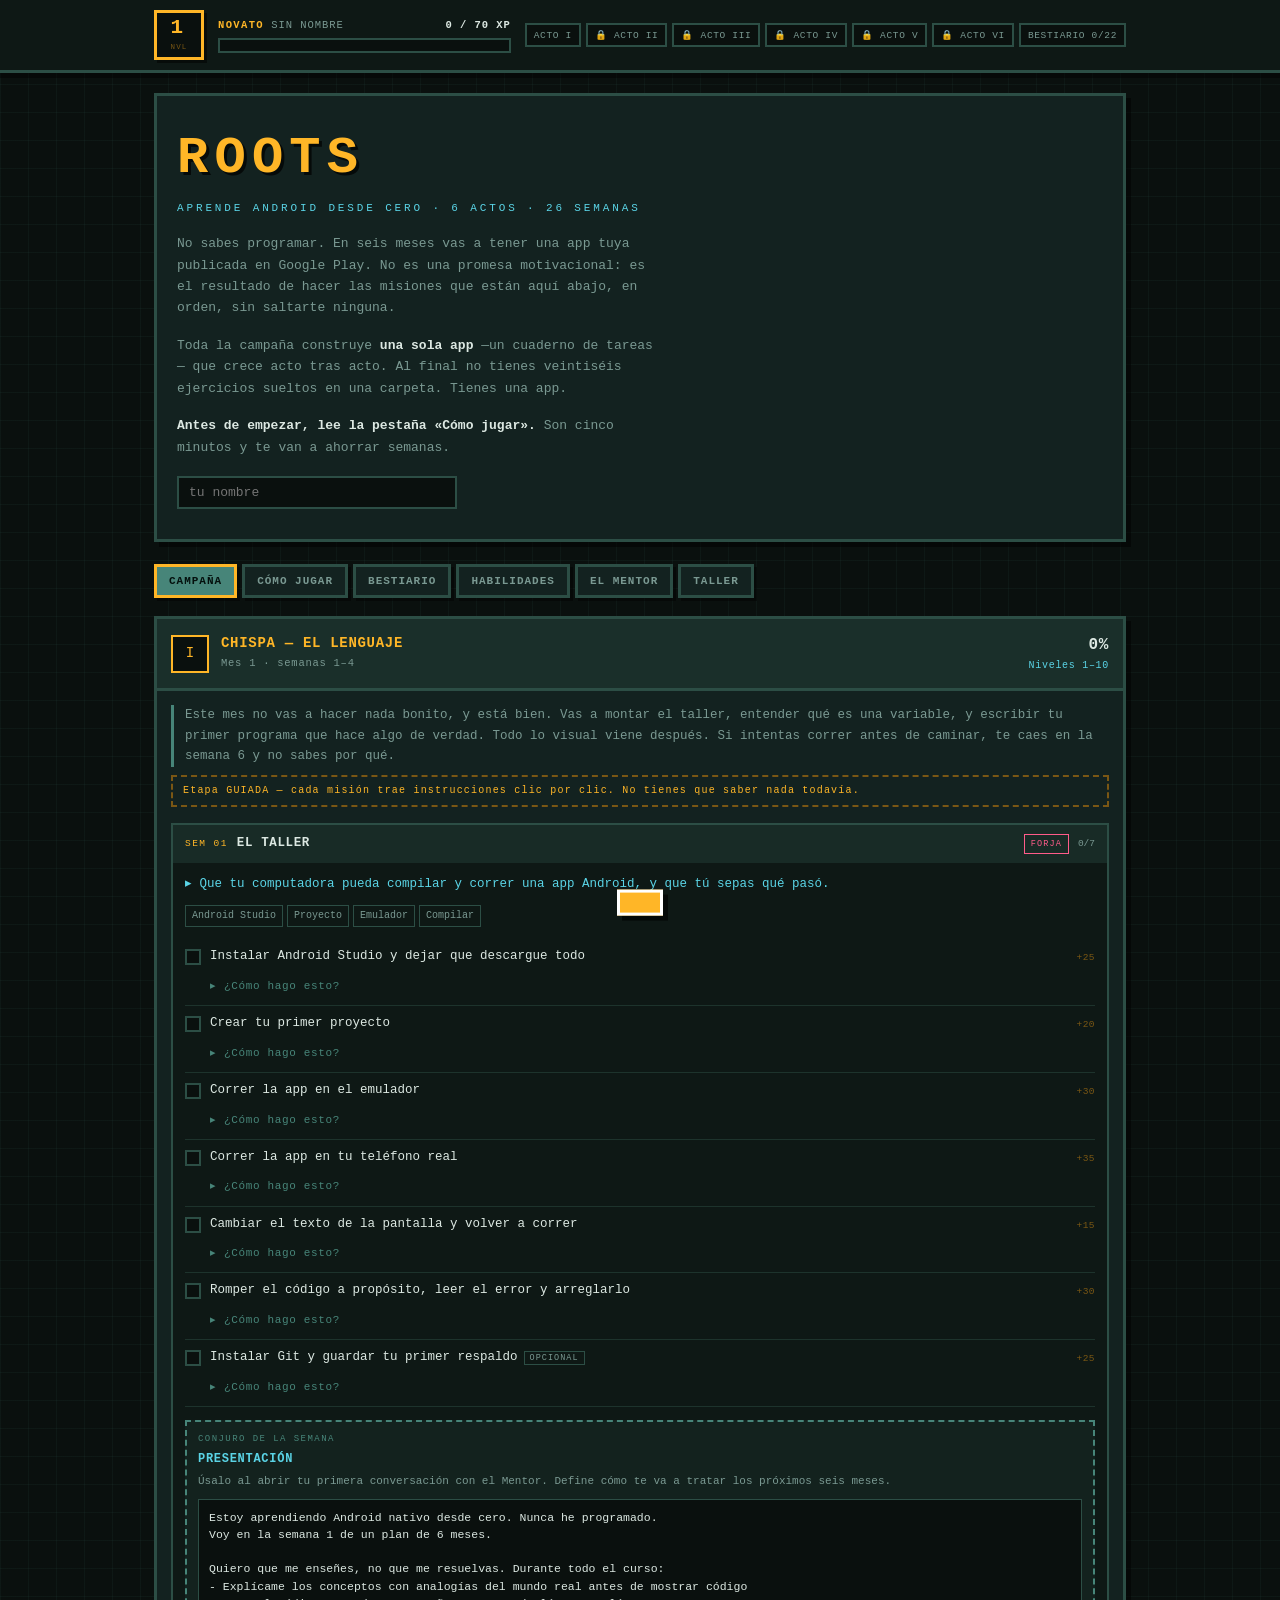
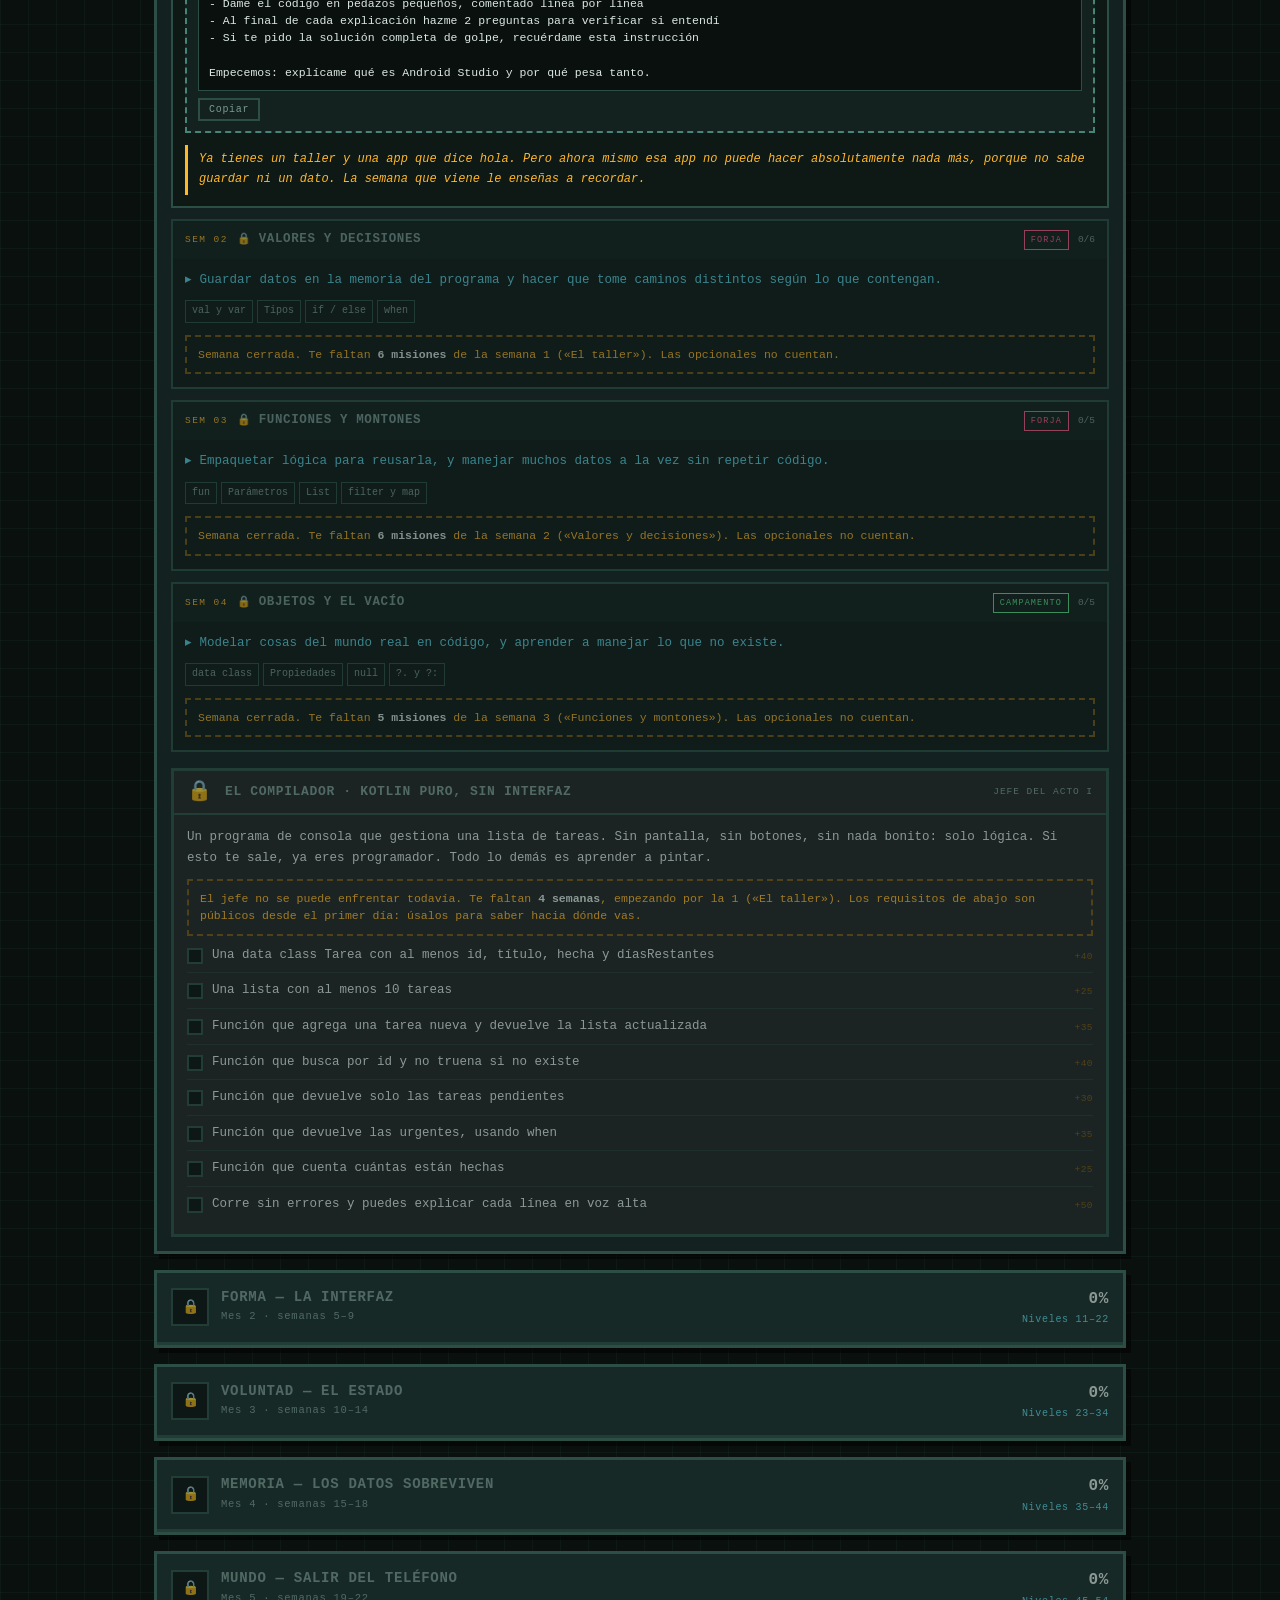
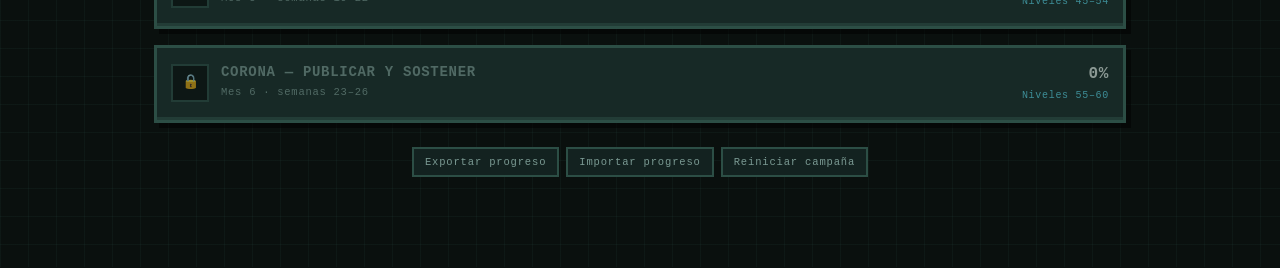
==== commit 28d8cd56: "Update andorid.html" ====
--- a/andorid.html
+++ b/andorid.html
@@ -3,7 +3,7 @@
 <head>
 <meta charset="utf-8">
 <meta name="viewport" content="width=device-width, initial-scale=1">
-<title>SENDA — aprende Android desde cero</title>
+<title>ROOTS — aprende Android desde cero</title>
 <style>
 :root{
   --noche:#0A100E; --fondo:#0E1815; --panel:#132220; --panel2:#1A2F2A;
@@ -282,7 +282,7 @@
 <div class="wrap">
 
 <div class="px hero">
-  <h1>SENDA</h1>
+  <h1>ROOTS</h1>
   <div class="sub">APRENDE ANDROID DESDE CERO · 6 ACTOS · 26 SEMANAS</div>
   <p>No sabes programar. En seis meses vas a tener una app tuya publicada en Google Play. No es una promesa motivacional: es el resultado de hacer las misiones que están aquí abajo, en orden, sin saltarte ninguna.</p>
   <p>Toda la campaña construye <b>una sola app</b> —un cuaderno de tareas— que crece acto tras acto. Al final no tienes veintiséis ejercicios sueltos en una carpeta. Tienes una app.</p>
@@ -2483,4 +2483,4 @@
 
 </script>
 </body>
-</html>+</html>
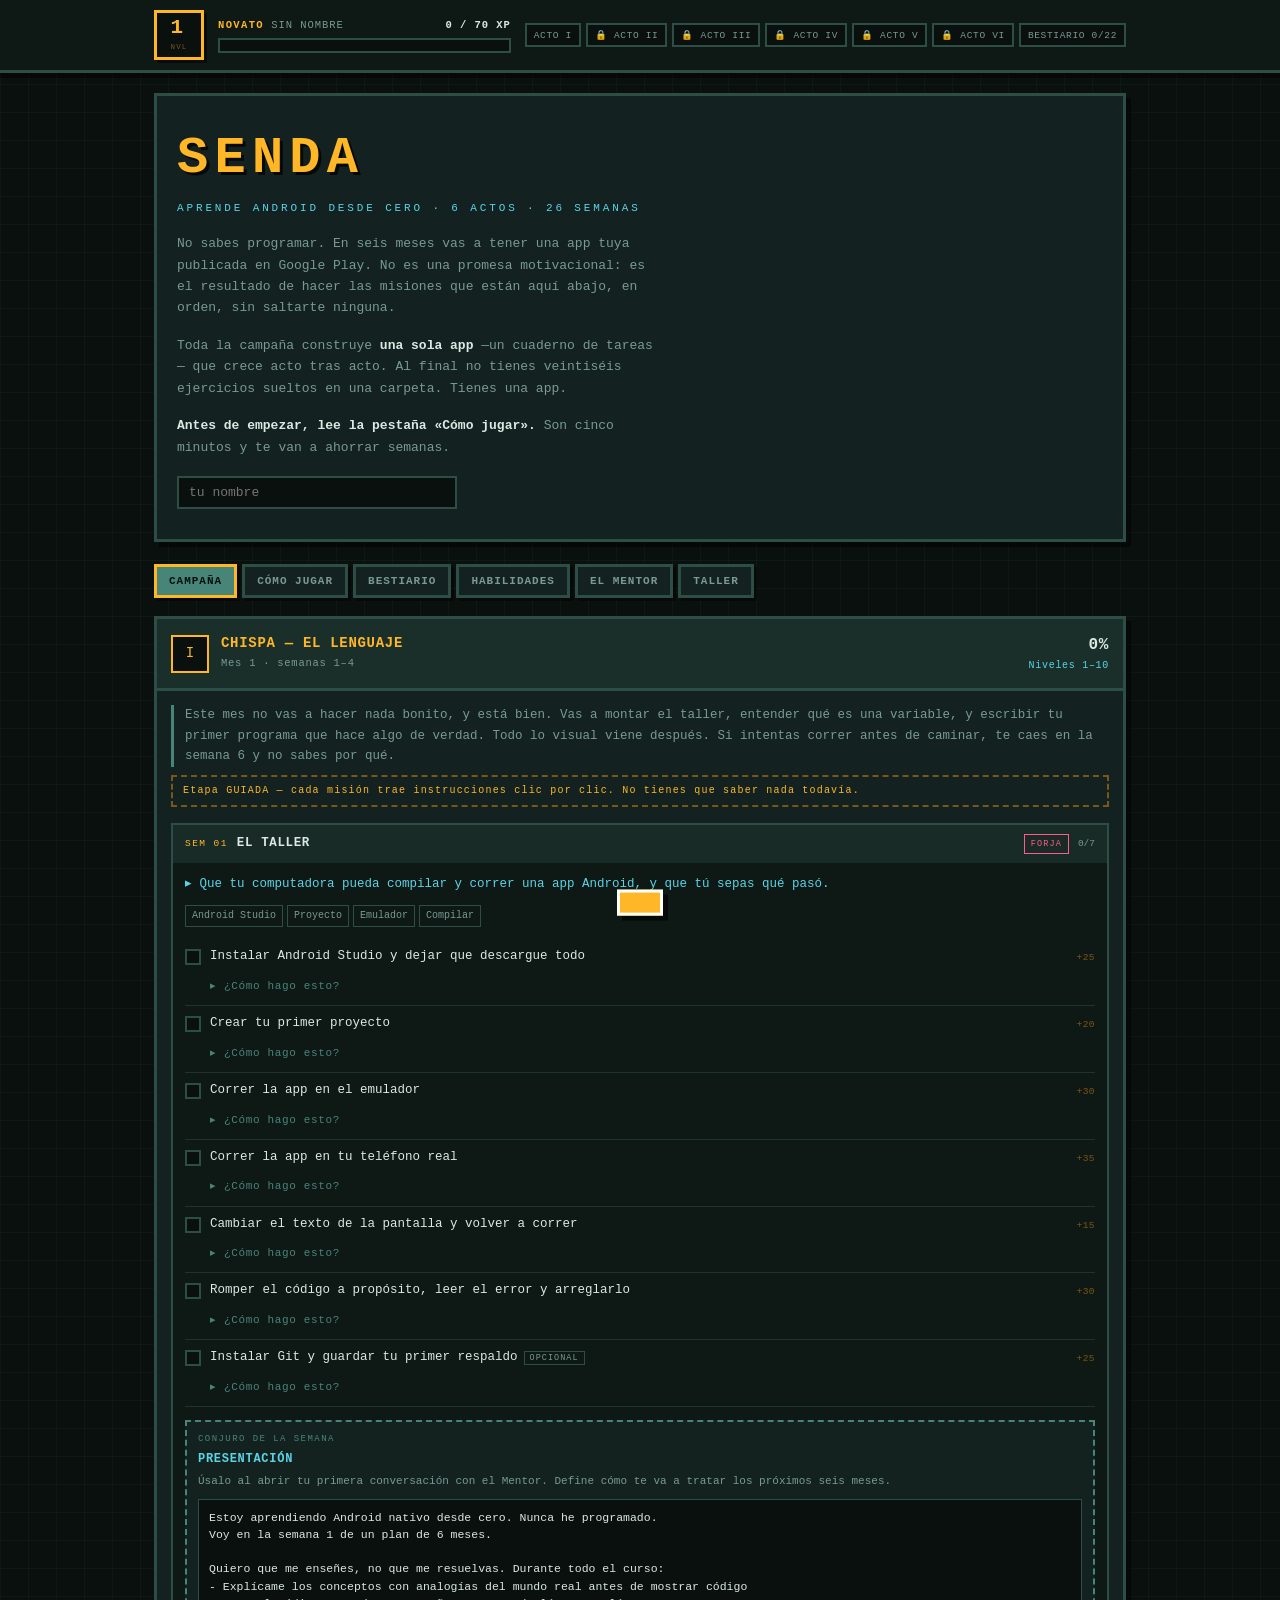
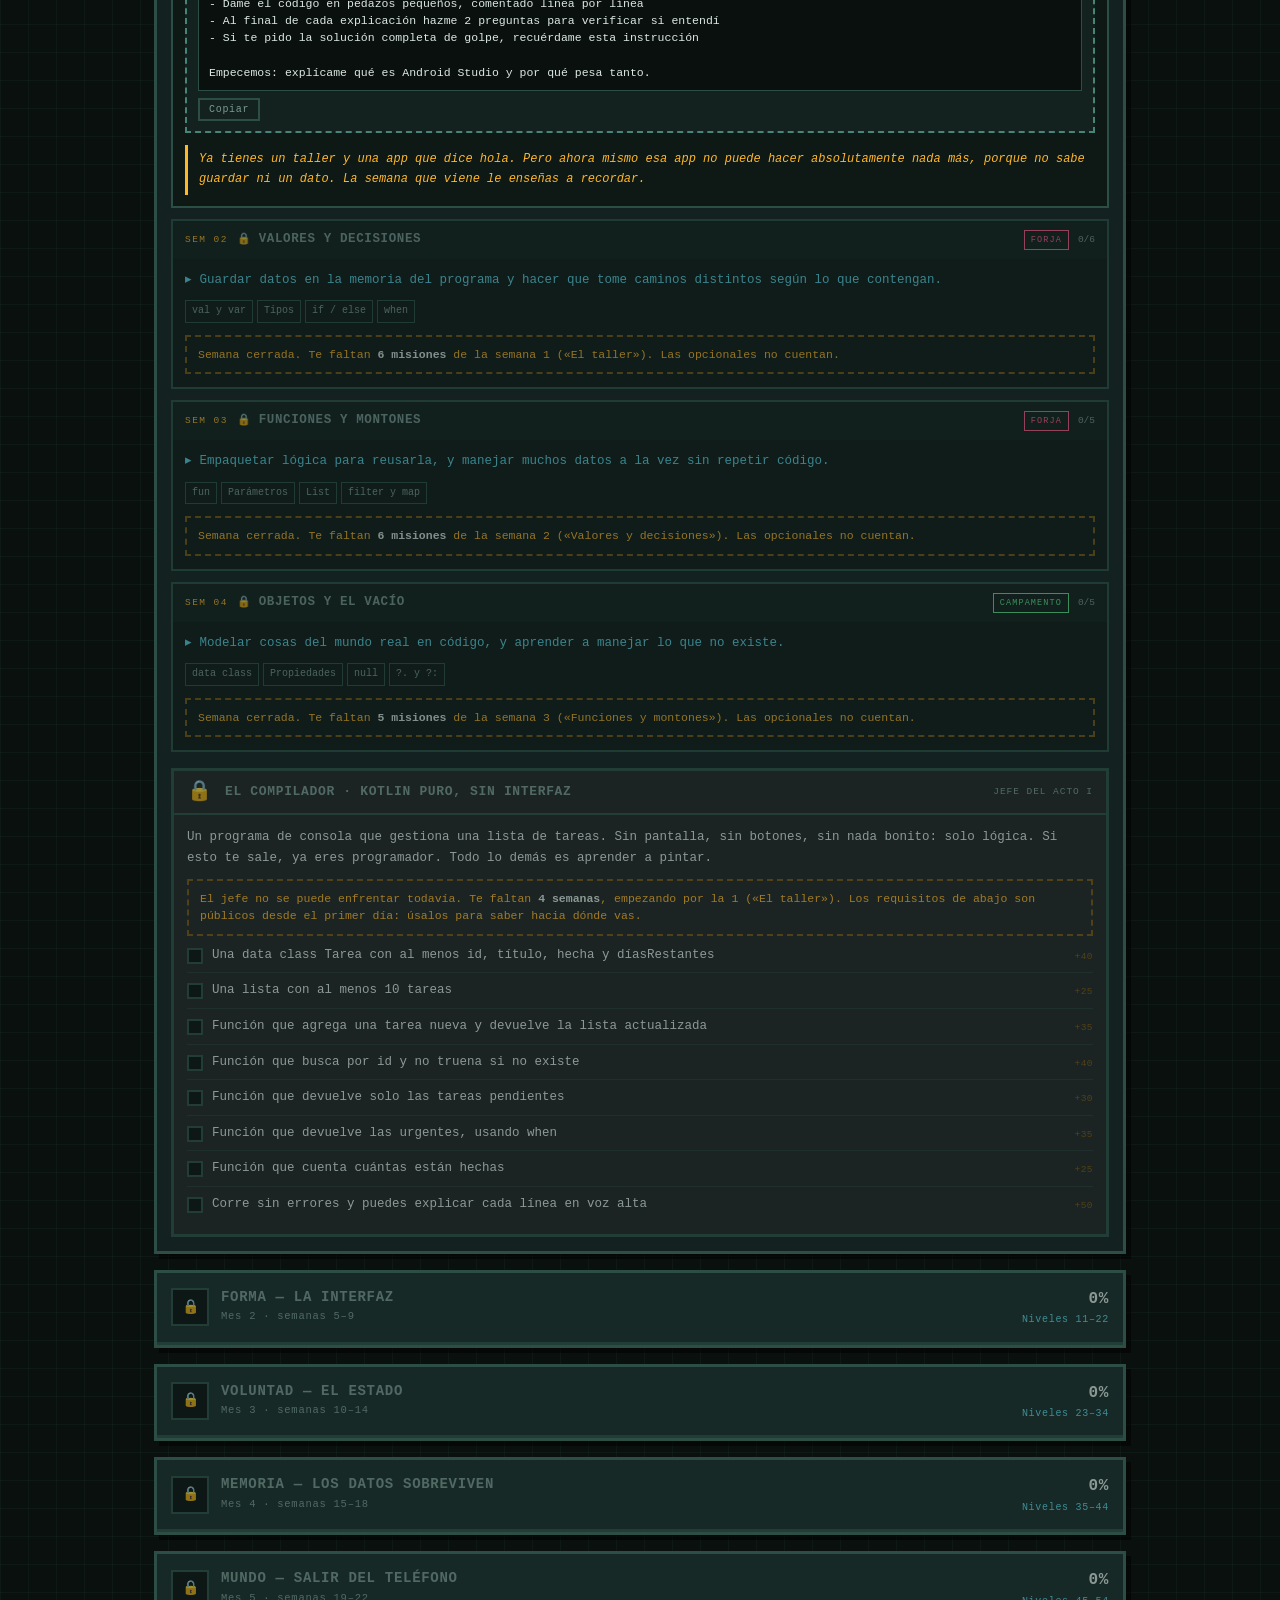
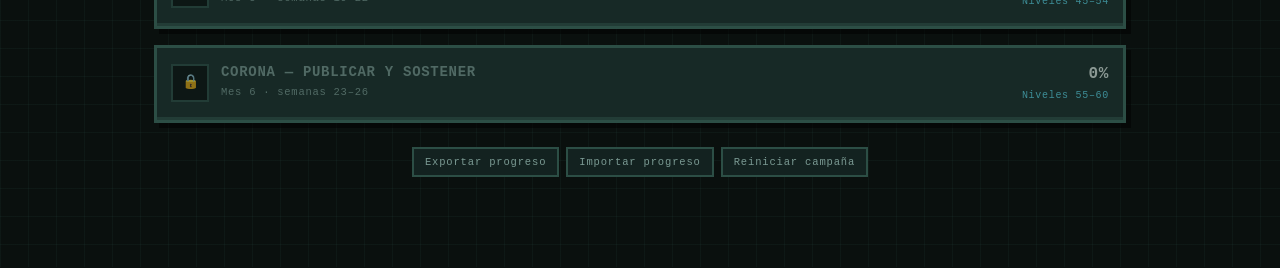
==== commit f3640c40: "Update andorid.html" ====
--- a/andorid.html
+++ b/andorid.html
@@ -3,7 +3,7 @@
 <head>
 <meta charset="utf-8">
 <meta name="viewport" content="width=device-width, initial-scale=1">
-<title>ROOTS — aprende Android desde cero</title>
+<title>SENDA — aprende Android desde cero</title>
 <style>
 :root{
   --noche:#0A100E; --fondo:#0E1815; --panel:#132220; --panel2:#1A2F2A;
@@ -282,7 +282,7 @@
 <div class="wrap">
 
 <div class="px hero">
-  <h1>ROOTS</h1>
+  <h1>SENDA</h1>
   <div class="sub">APRENDE ANDROID DESDE CERO · 6 ACTOS · 26 SEMANAS</div>
   <p>No sabes programar. En seis meses vas a tener una app tuya publicada en Google Play. No es una promesa motivacional: es el resultado de hacer las misiones que están aquí abajo, en orden, sin saltarte ninguna.</p>
   <p>Toda la campaña construye <b>una sola app</b> —un cuaderno de tareas— que crece acto tras acto. Al final no tienes veintiséis ejercicios sueltos en una carpeta. Tienes una app.</p>
